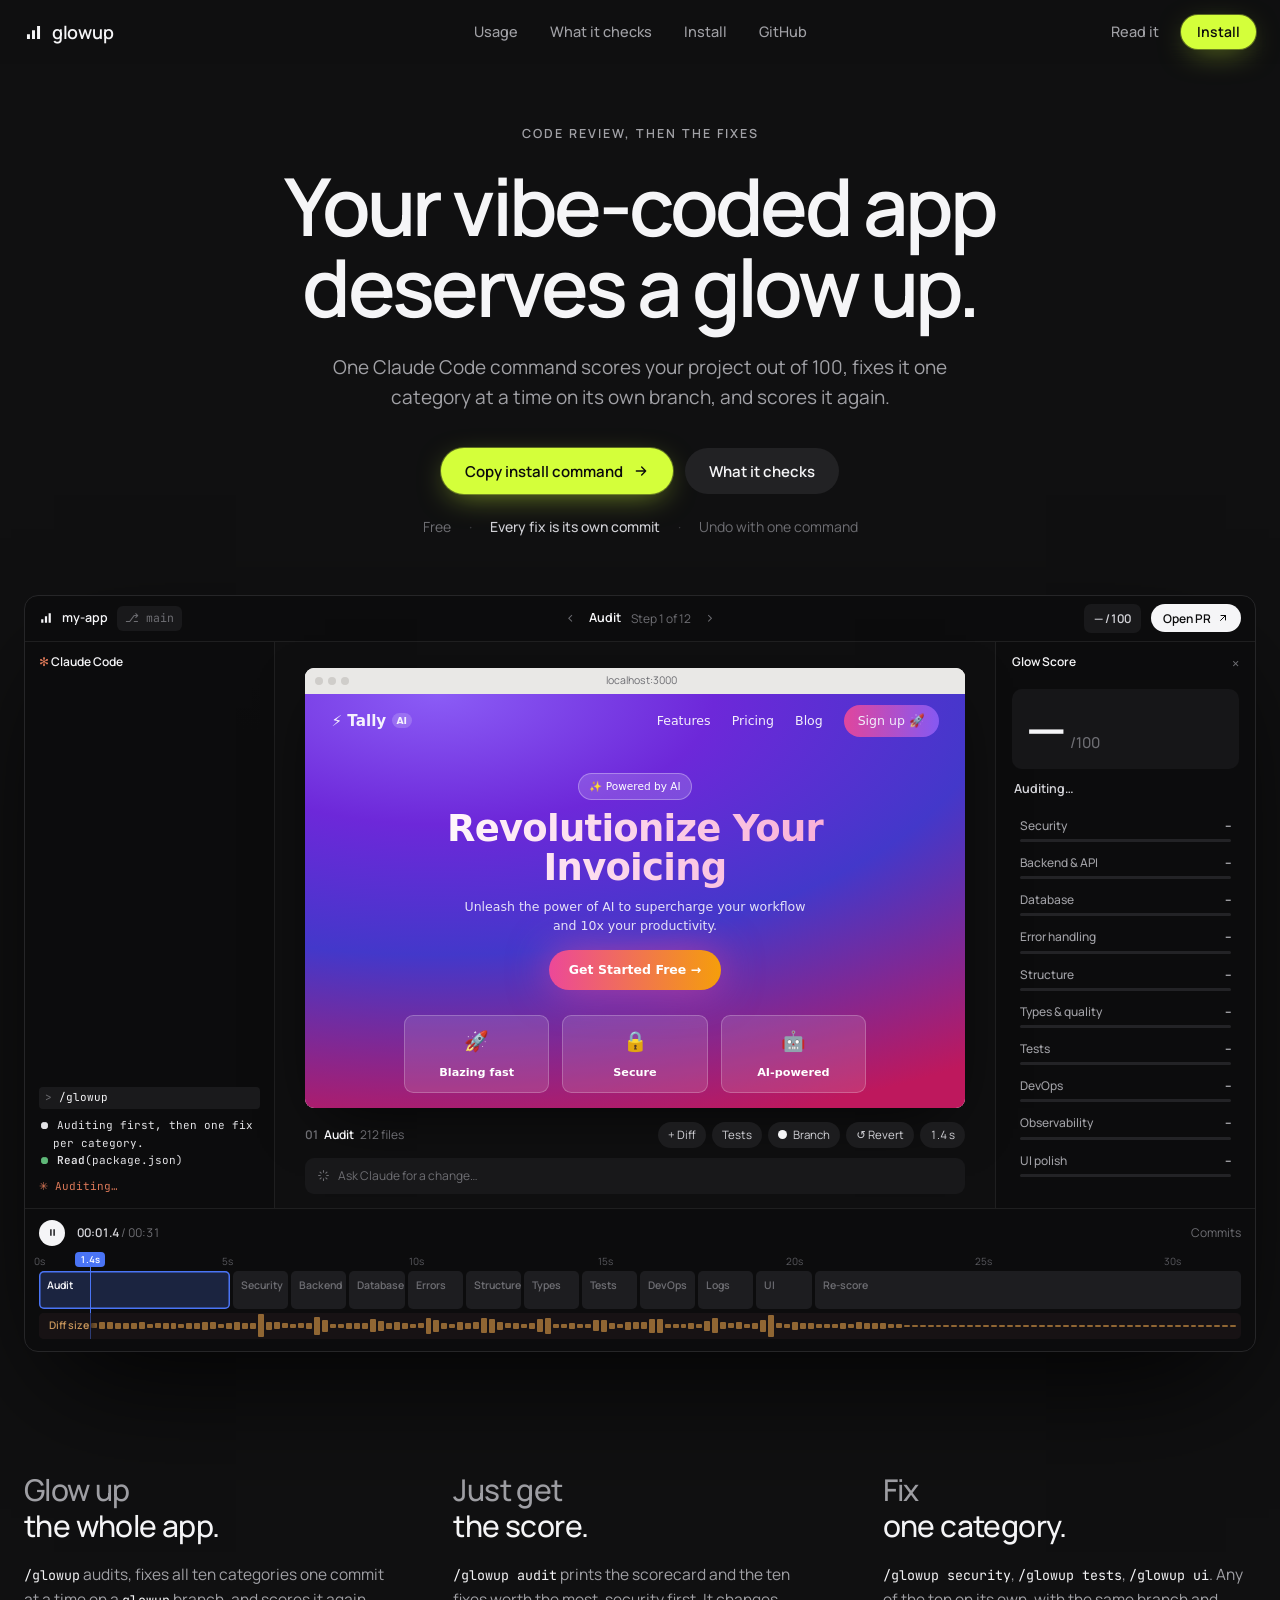
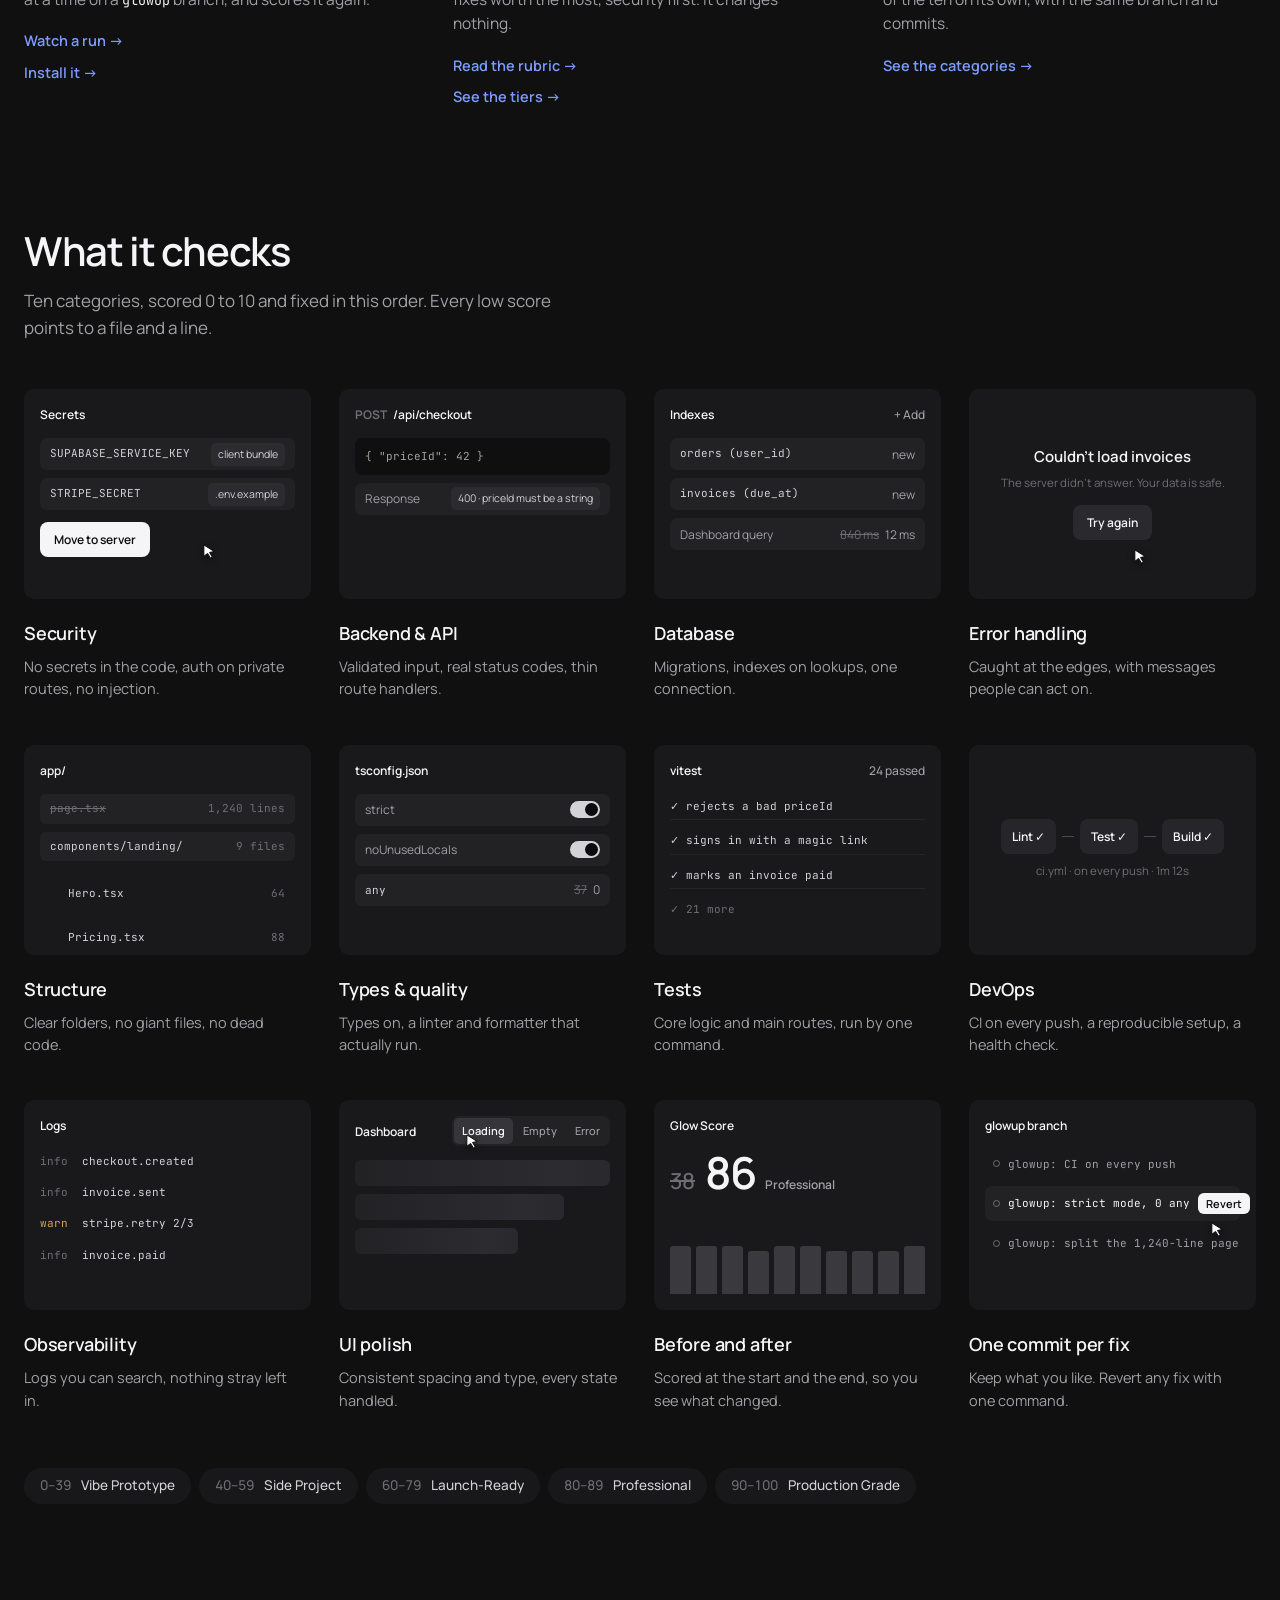
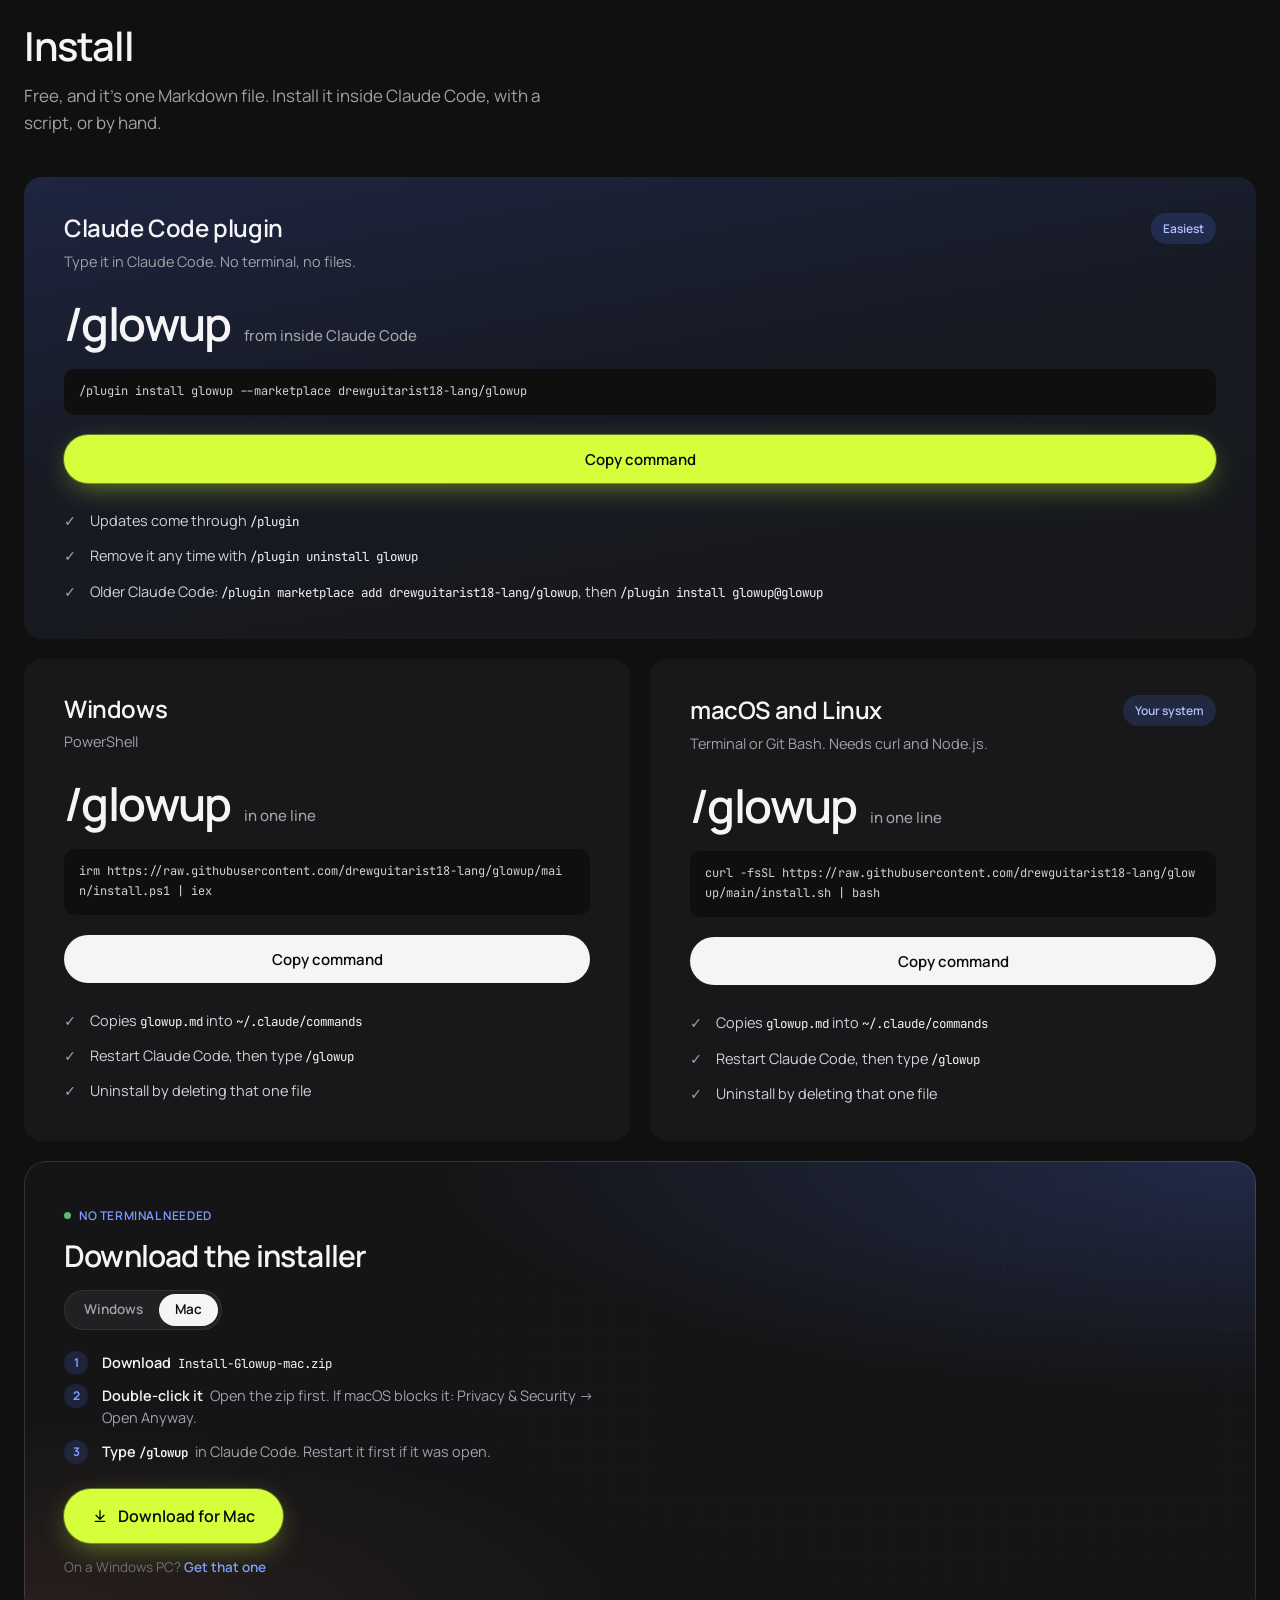
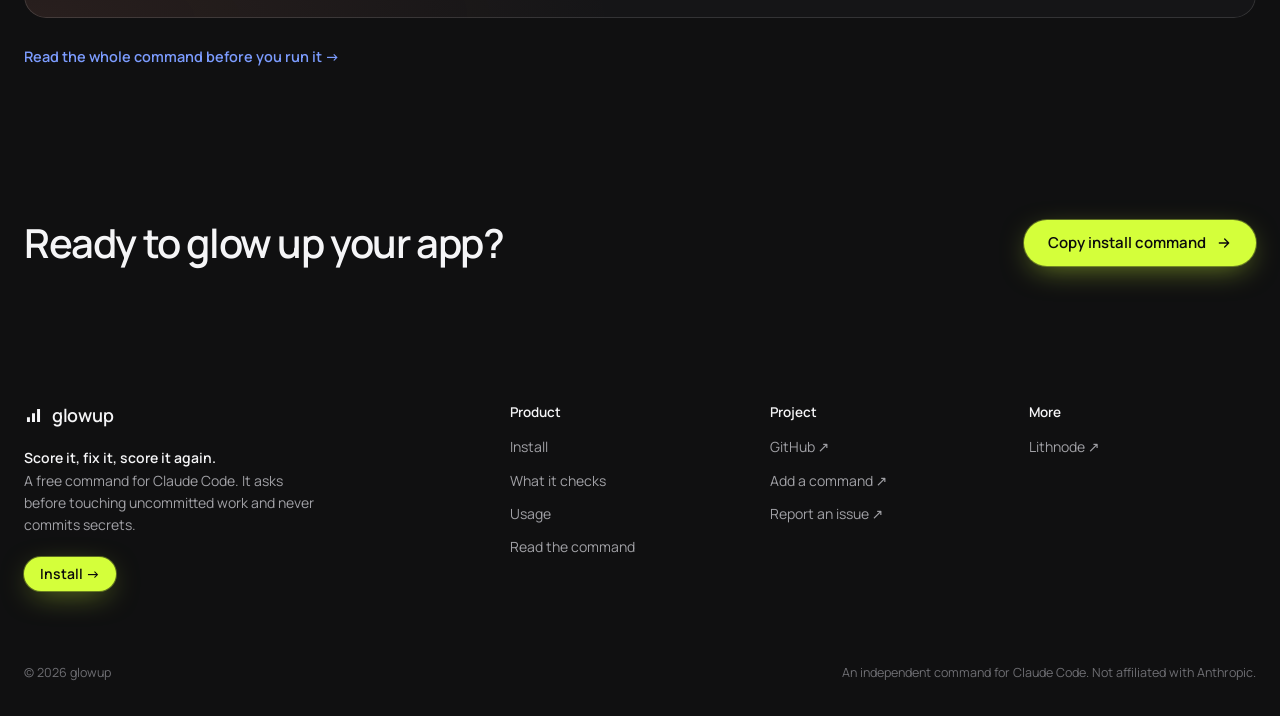
==== site/index.html @ 8f9631ab "Site: install buttons in an off-palette lime Every install call to action (header, hero, plugin card" ====
<!doctype html>
<html lang="en">
<head>
  <meta charset="utf-8">
  <meta name="viewport" content="width=device-width, initial-scale=1">
  <title>glowup · Your vibe-coded app deserves a glow up</title>
  <meta name="description" content="glowup is a Claude Code command that scores your project out of 100, fixes it one category at a time on its own git branch, and scores it again.">
  <meta property="og:type" content="website">
  <meta property="og:title" content="glowup · Your vibe-coded app deserves a glow up">
  <meta property="og:description" content="One Claude Code command scores your project out of 100, fixes it category by category on its own branch, and scores it again.">
  <meta property="og:url" content="https://glowup-swart-nu.vercel.app/">
  <meta name="theme-color" content="#101011">
  <link rel="icon" href="favicon.svg" type="image/svg+xml">
  <link rel="preconnect" href="https://fonts.googleapis.com">
  <link rel="preconnect" href="https://fonts.gstatic.com" crossorigin>
  <link rel="preconnect" href="https://api.fontshare.com" crossorigin>
  <link rel="stylesheet" href="https://api.fontshare.com/v2/css?f[]=general-sans@400,500,600&display=swap">
  <link rel="stylesheet" href="https://fonts.googleapis.com/css2?family=Manrope:wght@400..700&family=JetBrains+Mono:wght@400;500;600&display=swap">
  <link rel="stylesheet" href="styles.css?v=46">
</head>
<body>
<a class="skip" href="#main">Skip to content</a>

<header class="site">
  <div class="wrap">
    <a class="brand" href="./">
      <svg viewBox="0 0 32 32" aria-hidden="true"><path d="M5 19h5v8H5zM13.5 12h5v15h-5zM22 5h5v22h-5z" fill="currentColor"/></svg>
      glowup
    </a>
    <nav aria-label="Sections">
      <a href="#ways">Usage</a>
      <a href="#checks">What it checks</a>
      <a href="#install">Install</a>
      <a href="https://github.com/drewguitarist18-lang/glowup">GitHub</a>
    </nav>
    <div class="head-r">
      <a class="head-link" href="https://github.com/drewguitarist18-lang/glowup/blob/main/features/glowup.md">Read it</a>
      <a class="btn btn-go btn-sm" href="#install">Install</a>
    </div>
  </div>
</header>

<main id="main">

  <section class="hero">
    <div class="wrap">
      <p class="eyebrow">Code review, then the fixes</p>
      <h1>Your vibe-coded app<br> deserves a glow up.</h1>
      <p class="lede">One Claude Code command scores your project out of 100, fixes it one category at a time on its own branch, and scores it again.</p>
      <div class="actions">
        <button type="button" class="btn btn-go" data-copy-install><span>Copy install command</span><svg class="i" viewBox="0 0 24 24"><path d="M5 12h14M13 6l6 6-6 6"/></svg></button>
        <a class="btn btn-dark" href="#checks">What it checks</a>
      </div>
      <p class="trust"><span>Free</span><b>Every fix is its own commit</b><span>Undo with one command</span></p>
    </div>

    <!-- The product shot: Claude Code on the left, your app in the middle, the score on the
         right, the run on a timeline. site.js plays it on a loop; click the timeline to jump. -->
    <div class="wrap">
      <figure class="studio" id="studio">
        <div class="topbar">
          <div class="tb-l">
            <svg viewBox="0 0 32 32" aria-hidden="true"><path d="M5 19h5v8H5zM13.5 12h5v15h-5zM22 5h5v22h-5z" fill="currentColor"/></svg>
            <b>my-app</b>
            <span class="tb-br" data-branch>main</span>
          </div>
          <div class="tb-c"><span class="chev">‹</span><b data-step-name>Audit</b><span class="tb-of" data-step-of>Step 1 of 12</span><span class="chev">›</span></div>
          <div class="tb-r">
            <span class="tb-pill" data-score-pill>— /100</span>
            <span class="tb-btn">Open PR <svg class="i" viewBox="0 0 24 24"><path d="M7 17 17 7M8 7h9v9"/></svg></span>
          </div>
        </div>

        <div class="body">
          <!-- left: Claude Code -->
          <div class="cc" aria-hidden="true">
            <p class="rail-h"><span class="star">✻</span> Claude Code</p>
            <div class="cc-log"><div class="lines" data-lines></div></div>
            <div class="spin" data-spin><span class="star" data-star>✻</span> <span data-spin-text>Auditing…</span></div>
          </div>

          <!-- middle: your app -->
          <div class="stage">
            <div class="browser" aria-hidden="true">
              <div class="b-bar"><span class="b-dots"><i></i><i></i><i></i></span><span class="b-url">localhost:3000</span></div>
              <div class="app">
                <!-- before: the template look -->
                <div class="v v-before">
                  <div class="bn"><b>⚡ Tally<em>AI</em></b><span>Features</span><span>Pricing</span><span>Blog</span><i>Sign up 🚀</i></div>
                  <div class="bh">
                    <p class="bbadge">✨ Powered by AI</p>
                    <p class="bt">Revolutionize Your Invoicing</p>
                    <p class="bs">Unleash the power of AI to supercharge your workflow and 10x your productivity.</p>
                    <p class="bbtn">Get Started Free →</p>
                  </div>
                  <div class="bc"><p><span>🚀</span>Blazing fast</p><p><span>🔒</span>Secure</p><p><span>🤖</span>AI-powered</p></div>
                </div>
                <!-- after: the glowed-up look -->
                <div class="v v-after" data-after>
                  <div class="an"><b><i class="an-logo"></i>Tally</b><span class="an-nav"><span>Product</span><span>Pricing</span><span>Customers</span></span><span class="an-r"><span>Log in</span><i>Start free</i></span></div>
                  <div class="ah">
                    <p class="ae">Invoicing, without the chasing</p>
                    <p class="at">Your invoices deserve<br>to get paid on time.</p>
                    <p class="as">Send one in a minute. Tally chases the late ones for you.</p>
                    <p class="acta"><span>Start free →</span><em>See how it works</em></p>
                    <p class="atr">Free for 3 clients <i>·</i> <b>No card needed</b> <i>·</i> Cancel anytime</p>
                  </div>
                  <div class="ashot">
                    <p class="arh"><b>Invoices</b><span>March</span><em>New invoice</em></p>
                    <p class="row"><span>Northwind</span><b>$4,200</b><i class="ok">Paid</i></p>
                    <p class="row"><span>Bluebird Co.</span><b>$1,850</b><i class="due">Due Fri</i></p>
                    <p class="row"><span>Harbor Studio</span><b>$960</b><i class="ok">Paid</i></p>
                  </div>
                </div>
                <div class="pins" data-pins></div>
              </div>
            </div>
            <div class="toolbar" aria-hidden="true">
              <span class="tl-name"><b data-tool-num>01</b> <span data-tool-name>Audit</span> <em data-tool-files>212 files</em></span>
              <span class="chip">+ Diff</span><span class="chip">Tests</span><span class="chip"><i class="sw"></i>Branch</span><span class="chip">↺ Revert</span><span class="chip" data-tool-time>0.0 s</span>
            </div>
            <div class="ask" aria-hidden="true"><svg class="i" viewBox="0 0 24 24"><path d="M12 3v3M12 18v3M3 12h3M18 12h3M5.6 5.6l2.1 2.1M16.3 16.3l2.1 2.1M5.6 18.4l2.1-2.1M16.3 7.7l2.1-2.1"/></svg>Ask Claude for a change…</div>
          </div>

          <!-- right: the score -->
          <aside class="panel" aria-label="Glow Score">
            <p class="panel-h"><span>Glow Score</span><span class="x">×</span></p>
            <div class="total"><b data-score>—</b><span>/100</span></div>
            <p class="tier"><span data-tier>Auditing</span><em data-delta></em></p>
            <ol class="rows" data-rows></ol>
          </aside>
        </div>

        <div class="timeline">
          <div class="transport">
            <button type="button" class="play" data-play aria-label="Pause">
              <svg class="i" viewBox="0 0 24 24" data-icon-pause><path d="M7 5h3v14H7zM14 5h3v14h-3z" fill="currentColor" stroke="none"/></svg>
              <svg class="i" viewBox="0 0 24 24" data-icon-play hidden><path d="M8 5v14l11-7z" fill="currentColor" stroke="none"/></svg>
            </button>
            <span class="clock"><b data-clock>00:00.0</b> / <span data-total>00:42</span></span>
            <span class="tr-r">Commits</span>
          </div>
          <div class="tracks">
            <div class="ruler" data-ruler></div>
            <ol class="clips" data-cells></ol>
            <div class="wave" data-wave><span class="wave-l">Diff size</span></div>
            <span class="playhead" data-playhead aria-hidden="true"><em data-ph-label>0.0s</em></span>
          </div>
        </div>
      </figure>
    </div>
  </section>

  <section class="sec" id="ways">
    <div class="wrap">
      <div class="ways">
        <div>
          <h2><span>Glow up</span> the whole app.</h2>
          <p><code>/glowup</code> audits, fixes all ten categories one commit at a time on a <code>glowup</code> branch, and scores it again.</p>
          <p class="links"><a href="#studio">Watch a run</a><a href="#install">Install it</a></p>
        </div>
        <div>
          <h2><span>Just get</span> the score.</h2>
          <p><code>/glowup audit</code> prints the scorecard and the ten fixes worth the most, security first. It changes nothing.</p>
          <p class="links"><a href="https://github.com/drewguitarist18-lang/glowup/blob/main/features/glowup.md">Read the rubric</a><a href="#tiers">See the tiers</a></p>
        </div>
        <div>
          <h2><span>Fix</span> one category.</h2>
          <p><code>/glowup security</code>, <code>/glowup tests</code>, <code>/glowup ui</code>. Any of the ten on its own, with the same branch and commits.</p>
          <p class="links"><a href="#checks">See the categories</a></p>
        </div>
      </div>
    </div>
  </section>

  <section class="sec" id="checks">
    <div class="wrap">
      <h2 class="h2">What it checks</h2>
      <p class="sub">Ten categories, scored 0 to 10 and fixed in this order. Every low score points to a file and a line.</p>
      <ol class="tiles">
        <li>
          <div class="tile" aria-hidden="true">
            <p class="t-h">Secrets</p>
            <p class="t-row"><code>SUPABASE_SERVICE_KEY</code><span class="t-tag">client bundle</span></p>
            <p class="t-row"><code>STRIPE_SECRET</code><span class="t-tag">.env.example</span></p>
            <p class="t-btn hot">Move to server</p>
            <svg class="cur" style="left:62%;top:74%" viewBox="0 0 16 16"><path d="M2 1l11 7-5 1 3 5-2 1-3-5-4 3z"/></svg>
          </div>
          <h3>Security</h3><p>No secrets in the code, auth on private routes, no injection.</p>
        </li>
        <li>
          <div class="tile" aria-hidden="true">
            <p class="t-h"><span><b class="t-verb">POST</b>/api/checkout</span></p>
            <p class="t-code">{ "priceId": 42 }</p>
            <p class="t-row"><span>Response</span><span class="t-tag">400 · priceId must be a string</span></p>
          </div>
          <h3>Backend &amp; API</h3><p>Validated input, real status codes, thin route handlers.</p>
        </li>
        <li>
          <div class="tile" aria-hidden="true">
            <p class="t-h">Indexes <span class="t-add">+ Add</span></p>
            <p class="t-row"><code>orders (user_id)</code><span>new</span></p>
            <p class="t-row"><code>invoices (due_at)</code><span>new</span></p>
            <p class="t-row"><span>Dashboard query</span><span><s>840 ms</s> 12 ms</span></p>
          </div>
          <h3>Database</h3><p>Migrations, indexes on lookups, one connection.</p>
        </li>
        <li>
          <div class="tile t-center" aria-hidden="true">
            <p class="t-big">Couldn’t load invoices</p>
            <p class="t-small">The server didn’t answer. Your data is safe.</p>
            <p class="t-btn">Try again</p>
            <svg class="cur" style="left:57%;top:76%" viewBox="0 0 16 16"><path d="M2 1l11 7-5 1 3 5-2 1-3-5-4 3z"/></svg>
          </div>
          <h3>Error handling</h3><p>Caught at the edges, with messages people can act on.</p>
        </li>
        <li>
          <div class="tile" aria-hidden="true">
            <p class="t-h">app/</p>
            <p class="t-file"><s>page.tsx</s><span>1,240 lines</span></p>
            <p class="t-file">components/landing/<span>9 files</span></p>
            <p class="t-file sub">Hero.tsx<span>64</span></p>
            <p class="t-file sub">Pricing.tsx<span>88</span></p>
          </div>
          <h3>Structure</h3><p>Clear folders, no giant files, no dead code.</p>
        </li>
        <li>
          <div class="tile" aria-hidden="true">
            <p class="t-h">tsconfig.json</p>
            <p class="t-row"><span>strict</span><span class="t-sw on"><i></i></span></p>
            <p class="t-row"><span>noUnusedLocals</span><span class="t-sw on"><i></i></span></p>
            <p class="t-row"><span><code>any</code></span><span><s>37</s> 0</span></p>
          </div>
          <h3>Types &amp; quality</h3><p>Types on, a linter and formatter that actually run.</p>
        </li>
        <li>
          <div class="tile" aria-hidden="true">
            <p class="t-h">vitest <span class="t-add">24 passed</span></p>
            <p class="t-test">✓ rejects a bad priceId</p>
            <p class="t-test">✓ signs in with a magic link</p>
            <p class="t-test">✓ marks an invoice paid</p>
            <p class="t-test dim">✓ 21 more</p>
          </div>
          <h3>Tests</h3><p>Core logic and main routes, run by one command.</p>
        </li>
        <li>
          <div class="tile t-center" aria-hidden="true">
            <p class="t-pipe"><span>Lint ✓</span><i></i><span>Test ✓</span><i></i><span>Build ✓</span></p>
            <p class="t-small">ci.yml · on every push · 1m 12s</p>
          </div>
          <h3>DevOps</h3><p>CI on every push, a reproducible setup, a health check.</p>
        </li>
        <li>
          <div class="tile" aria-hidden="true">
            <p class="t-h">Logs</p>
            <p class="t-log"><span>info</span>checkout.created</p>
            <p class="t-log"><span>info</span>invoice.sent</p>
            <p class="t-log warn"><span>warn</span>stripe.retry 2/3</p>
            <p class="t-log"><span>info</span>invoice.paid</p>
          </div>
          <h3>Observability</h3><p>Logs you can search, nothing stray left in.</p>
        </li>
        <li>
          <div class="tile" aria-hidden="true">
            <p class="t-h">Dashboard <span class="t-seg"><b>Loading</b><span>Empty</span><span>Error</span></span></p>
            <p class="t-skel w1"></p><p class="t-skel w2"></p><p class="t-skel w3"></p>
            <svg class="cur" style="left:44%;top:16%" viewBox="0 0 16 16"><path d="M2 1l11 7-5 1 3 5-2 1-3-5-4 3z"/></svg>
          </div>
          <h3>UI polish</h3><p>Consistent spacing and type, every state handled.</p>
        </li>
        <li>
          <div class="tile" aria-hidden="true">
            <p class="t-h">Glow Score</p>
            <p class="t-score"><s>38</s><b>86</b><span>Professional</span></p>
            <p class="t-bars"><i style="--v:.9"></i><i style="--v:.9"></i><i style="--v:.9"></i><i style="--v:.8"></i><i style="--v:.9"></i><i style="--v:.9"></i><i style="--v:.8"></i><i style="--v:.8"></i><i style="--v:.8"></i><i style="--v:.9"></i></p>
          </div>
          <h3>Before and after</h3><p>Scored at the start and the end, so you see what changed.</p>
        </li>
        <li>
          <div class="tile" aria-hidden="true">
            <p class="t-h">glowup branch</p>
            <p class="t-commit"><i></i>glowup: CI on every push</p>
            <p class="t-commit hl"><i></i>glowup: strict mode, 0 any<span>Revert</span></p>
            <p class="t-commit"><i></i>glowup: split the 1,240-line page</p>
            <svg class="cur" style="left:84%;top:58%" viewBox="0 0 16 16"><path d="M2 1l11 7-5 1 3 5-2 1-3-5-4 3z"/></svg>
          </div>
          <h3>One commit per fix</h3><p>Keep what you like. Revert any fix with one command.</p>
        </li>
      </ol>
      <ol class="tiers" id="tiers" aria-label="Tiers">
        <li><span>0–39</span>Vibe Prototype</li>
        <li><span>40–59</span>Side Project</li>
        <li><span>60–79</span>Launch-Ready</li>
        <li><span>80–89</span>Professional</li>
        <li><span>90–100</span>Production Grade</li>
      </ol>
    </div>
  </section>

  <section class="sec" id="install">
    <div class="wrap">
      <h2 class="h2">Install</h2>
      <p class="sub">Free, and it’s one Markdown file. Install it inside Claude Code, with a script, or by hand.</p>
      <div class="plans">
        <div class="plan plan-rec">
          <p class="plan-top"><b>Claude Code plugin</b><span class="badge">Easiest</span></p>
          <p class="plan-sub">Type it in Claude Code. No terminal, no files.</p>
          <p class="plan-big">/glowup <span>from inside Claude Code</span></p>
          <pre><code data-cmd="plugin">/plugin install glowup --marketplace drewguitarist18-lang/glowup</code></pre>
          <button type="button" class="btn btn-wide btn-go" data-copy="plugin"><span>Copy command</span></button>
          <ul>
            <li>Updates come through <code>/plugin</code></li>
            <li>Remove it any time with <code>/plugin uninstall glowup</code></li>
            <li>Older Claude Code: <code>/plugin marketplace add drewguitarist18-lang/glowup</code>, then <code>/plugin install glowup@glowup</code></li>
          </ul>
        </div>
        <div class="plan" data-os-card="win">
          <p class="plan-top"><b>Windows</b><span class="badge" hidden>Your system</span></p>
          <p class="plan-sub">PowerShell</p>
          <p class="plan-big">/glowup <span>in one line</span></p>
          <pre><code data-cmd="win">irm https://raw.githubusercontent.com/drewguitarist18-lang/glowup/main/install.ps1 | iex</code></pre>
          <button type="button" class="btn btn-wide" data-copy="win"><span>Copy command</span></button>
          <ul>
            <li>Copies <code>glowup.md</code> into <code>~/.claude/commands</code></li>
            <li>Restart Claude Code, then type <code>/glowup</code></li>
            <li>Uninstall by deleting that one file</li>
          </ul>
        </div>
        <div class="plan" data-os-card="unix">
          <p class="plan-top"><b>macOS and Linux</b><span class="badge" hidden>Your system</span></p>
          <p class="plan-sub">Terminal or Git Bash. Needs curl and Node.js.</p>
          <p class="plan-big">/glowup <span>in one line</span></p>
          <pre><code data-cmd="unix">curl -fsSL https://raw.githubusercontent.com/drewguitarist18-lang/glowup/main/install.sh | bash</code></pre>
          <button type="button" class="btn btn-wide" data-copy="unix"><span>Copy command</span></button>
          <ul>
            <li>Copies <code>glowup.md</code> into <code>~/.claude/commands</code></li>
            <li>Restart Claude Code, then type <code>/glowup</code></li>
            <li>Uninstall by deleting that one file</li>
          </ul>
        </div>
      </div>
      <div class="dl" data-os="win">
        <div class="dl-copy">
          <span class="dl-eye"><i></i>No terminal needed</span>
          <h3>Download the installer</h3>
          <div class="dl-tabs" role="tablist" aria-label="Your system">
            <button type="button" role="tab" data-dl-tab="win" aria-selected="true">Windows</button>
            <button type="button" role="tab" data-dl-tab="mac" aria-selected="false">Mac</button>
          </div>
          <ol class="dl-steps">
            <li><b>Download</b> <span data-dl-only="win"><code>Install-Glowup.cmd</code></span><span data-dl-only="mac"><code>Install-Glowup-mac.zip</code></span></li>
            <li><b>Double-click it</b> <span data-dl-only="win">If Windows warns you, click More info → Run anyway.</span><span data-dl-only="mac">Open the zip first. If macOS blocks it: Privacy &amp; Security → Open Anyway.</span></li>
            <li><b>Type <code>/glowup</code></b> in Claude Code. Restart it first if it was open.</li>
          </ol>
          <a class="btn btn-go dl-go" href="downloads/Install-Glowup.cmd" download data-dl-go>
            <span class="dl-fill" aria-hidden="true"></span>
            <svg class="i" viewBox="0 0 24 24"><path d="M12 4v12M6 11l6 6 6-6M5 20h14"/></svg>
            <span data-dl-label>Download for Windows</span>
          </a>
          <p class="dl-alt">On a <span data-dl-only="win">Mac</span><span data-dl-only="mac">Windows PC</span>? <button type="button" data-dl-swap>Get that one</button></p>
        </div>
        <div class="dl-viz" aria-hidden="true">
          <div class="dl-win">
            <div class="dl-bar"><i></i><i></i><i></i><span>Installing Glowup</span></div>
            <div class="dl-stage">
              <div class="dl-node dl-src">
                <div class="dl-file"><span data-dl-only="win">.cmd</span><span data-dl-only="mac">.zip</span></div>
                <small>Downloads</small>
              </div>
              <div class="dl-path"><span class="dl-dot"></span></div>
              <div class="dl-node dl-dst">
                <div class="dl-folder"><span class="dl-md">.md</span><svg class="dl-ok" viewBox="0 0 24 24"><path d="M5 12.5l4.5 4.5L19 7.5"/></svg></div>
                <small>~/.claude/commands</small>
              </div>
            </div>
            <div class="dl-term"><span class="dl-p">&gt;</span> <span class="dl-type">/glowup</span><span class="dl-caret"></span></div>
          </div>
        </div>
      </div>
      <p class="fine-l"><a href="https://github.com/drewguitarist18-lang/glowup/blob/main/features/glowup.md">Read the whole command before you run it</a></p>
    </div>
  </section>

  <section class="cta">
    <div class="wrap">
      <h2>Ready to glow up your app?</h2>
      <button type="button" class="btn btn-go" data-copy-install><span>Copy install command</span><svg class="i" viewBox="0 0 24 24"><path d="M5 12h14M13 6l6 6-6 6"/></svg></button>
    </div>
  </section>
</main>

<footer class="foot">
  <div class="wrap">
    <div class="foot-brand">
      <a class="brand" href="./"><svg viewBox="0 0 32 32" aria-hidden="true"><path d="M5 19h5v8H5zM13.5 12h5v15h-5zM22 5h5v22h-5z" fill="currentColor"/></svg>glowup</a>
      <p><b>Score it, fix it, score it again.</b><br>A free command for Claude Code. It asks before touching uncommitted work and never commits secrets.</p>
      <a class="btn btn-go btn-sm" href="#install">Install →</a>
    </div>
    <div class="foot-col">
      <h2>Product</h2>
      <a href="#install">Install</a>
      <a href="#checks">What it checks</a>
      <a href="#ways">Usage</a>
      <a href="https://github.com/drewguitarist18-lang/glowup/blob/main/features/glowup.md">Read the command</a>
    </div>
    <div class="foot-col">
      <h2>Project</h2>
      <a href="https://github.com/drewguitarist18-lang/glowup">GitHub ↗</a>
      <a href="https://github.com/drewguitarist18-lang/glowup/blob/main/CONTRIBUTING.md">Add a command ↗</a>
      <a href="https://github.com/drewguitarist18-lang/glowup/issues">Report an issue ↗</a>
    </div>
    <div class="foot-col">
      <h2>More</h2>
      <a href="https://lithnode.com">Lithnode ↗</a>
    </div>
  </div>
  <div class="wrap foot-base">
    <span>© 2026 glowup</span>
    <span>An independent command for Claude Code. Not affiliated with Anthropic.</span>
  </div>
</footer>

<script src="site.js?v=45"></script>
</body>
</html>
---- site/styles.css ----
/* glowup. Monochrome page, one blue for links and the highlighted card; the colour lives
   inside the product shot. Plain CSS, no build step. */
:root {
  --bg: #101011;
  --card: #18181a;
  --tile: #19191b;
  --line: rgba(255, 255, 255, .08);
  --line-2: rgba(255, 255, 255, .13);
  --fg: #f5f5f7;
  --fg-2: #d2d2d7;
  --mute: #a1a1a6;
  --mute-2: #6e6e73;
  --blue: #4a74f5;
  --link: #7c9cff;
  --head: "General Sans", "Manrope", system-ui, sans-serif;
  --body: "Manrope", system-ui, -apple-system, "Segoe UI", sans-serif;
  --mono: "JetBrains Mono", ui-monospace, "Cascadia Mono", Consolas, monospace;
  --cc-orange: #d97757;
  --green: #5fb878;
  --red: #e06c6c;
  /* Install buttons only. Deliberately off-palette: nothing else on the page is this colour, so they're what the eye lands on. */
  --go: #d4ff3a;
  --go-hover: #e3ff75;
  color-scheme: dark;
}

* { box-sizing: border-box; }
html { -webkit-text-size-adjust: 100%; }
body { margin: 0; background: var(--bg); color: var(--fg); font: 400 16px/1.6 var(--body); -webkit-font-smoothing: antialiased; -moz-osx-font-smoothing: grayscale; overflow-x: hidden; }
a { color: inherit; text-decoration: none; }
code { font-family: var(--mono); font-size: .86em; color: var(--fg); }
h1, h2, h3 { font-family: var(--head); margin: 0; }
p { margin: 0; }
ol, ul { margin: 0; padding: 0; list-style: none; }
button { font: inherit; color: inherit; cursor: pointer; }
[hidden] { display: none !important; }
:focus-visible { outline: 2px solid var(--fg); outline-offset: 3px; border-radius: 6px; }
.i { width: 16px; height: 16px; fill: none; stroke: currentColor; stroke-width: 2; stroke-linecap: round; stroke-linejoin: round; flex: none; }
.skip { position: absolute; left: -9999px; top: 8px; background: var(--fg); color: var(--bg); padding: 8px 14px; border-radius: 999px; z-index: 10; }
.skip:focus { left: 16px; }

.wrap { width: 100%; max-width: 1280px; margin: 0 auto; padding: 0 24px; }

/* buttons */
.btn { display: inline-flex; align-items: center; justify-content: center; gap: 10px; height: 46px; padding: 0 24px; border-radius: 999px; border: 0; font: 600 15px/1 var(--body); white-space: nowrap; transition: background-color .15s, transform .15s; }
.btn:active { transform: scale(.98); }
.btn-light { background: var(--fg); color: #0b0b0c; }
.btn-light:hover { background: #fff; }
.btn-dark { background: #222224; color: var(--fg); }
.btn-dark:hover { background: #2b2b2e; }
.btn-sm { height: 34px; padding: 0 16px; font-size: 14px; }
.btn-wide { width: 100%; height: 48px; background: var(--fg); color: #0b0b0c; }
.btn-wide:hover { background: #fff; }
.btn.btn-go { background: var(--go); color: #0b0b0c; box-shadow: 0 0 0 1px rgba(212, 255, 58, .35), 0 8px 30px -8px rgba(212, 255, 58, .55); }
.btn.btn-go:hover { background: var(--go-hover); transform: translateY(-1px); }
.btn.btn-go.done { background: var(--go-hover); }
.btn.done span::after { content: " ✓"; }

/* header */
header.site { position: sticky; top: 0; z-index: 20; background: rgba(16, 16, 17, .8); backdrop-filter: saturate(1.4) blur(14px); -webkit-backdrop-filter: saturate(1.4) blur(14px); }
header.site .wrap { display: grid; grid-template-columns: 1fr auto 1fr; align-items: center; height: 64px; }
.brand { display: inline-flex; align-items: center; gap: 9px; font: 600 18px/1 var(--head); letter-spacing: -.3px; }
.brand svg { width: 19px; height: 19px; }
header nav { display: flex; gap: 32px; font-size: 14.5px; font-weight: 500; color: var(--mute); }
header nav a:hover, .head-link:hover { color: var(--fg); }
.head-r { display: flex; align-items: center; justify-content: flex-end; gap: 22px; }
.head-link { font-size: 14.5px; font-weight: 500; color: var(--mute); }

/* hero */
.hero { padding: 64px 0 0; text-align: center; }
.eyebrow { font: 600 12.5px/1 var(--body); letter-spacing: 2px; text-transform: uppercase; color: var(--mute); margin-bottom: 24px; }
.hero h1 { font-size: 80px; font-weight: 600; letter-spacing: -3.6px; line-height: 1.02; }
.lede { max-width: 640px; margin: 24px auto 0; font-size: 19px; line-height: 1.6; color: var(--mute); }
.actions { display: flex; justify-content: center; gap: 12px; margin-top: 36px; flex-wrap: wrap; }
.trust { display: flex; justify-content: center; gap: 18px; margin-top: 22px; font-size: 14px; color: var(--mute-2); flex-wrap: wrap; }
.trust b { font-weight: 500; color: var(--fg-2); }
.trust > * + *::before { content: "·"; margin-right: 18px; color: #3a3a3d; }

/* ============ the studio ============ */
.studio { position: relative; margin: 56px 0 0; border-radius: 14px; overflow: hidden; background: #0c0c0d; border: 1px solid #262628; box-shadow: 0 50px 120px -30px rgba(0, 0, 0, .9); text-align: left; font-size: 12px; }
.topbar { display: grid; grid-template-columns: 1fr auto 1fr; align-items: center; height: 46px; padding: 0 14px; border-bottom: 1px solid var(--line); }
.tb-l { display: flex; align-items: center; gap: 9px; }
.tb-l svg { width: 14px; height: 14px; }
.tb-l b { font-weight: 600; font-size: 12.5px; }
.tb-br { color: var(--mute-2); font-size: 11.5px; padding: 3px 8px; border-radius: 6px; background: #19191b; font-family: var(--mono); }
.tb-br::before { content: "⎇ "; }
.tb-c { display: flex; align-items: center; gap: 10px; color: var(--mute); }
.tb-c b { color: var(--fg); font-weight: 600; font-size: 12.5px; }
.tb-of { color: var(--mute-2); }
.chev { color: var(--mute-2); font-size: 15px; padding: 0 4px; }
.tb-r { display: flex; justify-content: flex-end; align-items: center; gap: 10px; }
.tb-pill { padding: 5px 10px; border-radius: 7px; background: #19191b; color: var(--fg-2); font-weight: 600; font-variant-numeric: tabular-nums; }
.tb-btn { display: inline-flex; align-items: center; gap: 6px; height: 28px; padding: 0 12px; border-radius: 999px; background: var(--fg); color: #0b0b0c; font-weight: 600; }
.tb-btn .i { width: 12px; height: 12px; }

.studio .body { display: grid; grid-template-columns: 250px minmax(0, 1fr) 260px; height: 566px; }

/* left rail: Claude Code */
.cc { display: flex; flex-direction: column; min-width: 0; min-height: 0; padding: 14px 14px 12px; border-right: 1px solid var(--line); font: 400 11px/1.6 var(--mono); color: #e2e2e5; }
.rail-h { font: 600 12px/1 var(--body); color: var(--fg); margin-bottom: 12px; }
.star { color: var(--cc-orange); }
.cc-log { position: relative; flex: 1; min-height: 0; overflow: hidden; display: flex; flex-direction: column; justify-content: flex-end; }
.cc-log::before { content: ""; position: absolute; inset: 0 0 auto; height: 50px; background: linear-gradient(#0c0c0d, transparent); z-index: 1; }
.lines p { white-space: pre-wrap; word-break: break-word; }
.lines .gap { height: 8px; }
.lines .you { background: #1a1a1c; border-radius: 4px; padding: 2px 6px; color: var(--fg); }
.lines .you::before { content: "> "; color: var(--mute-2); }
.lines .dot { padding-left: 2ch; text-indent: -2ch; }
.lines .dot::before { content: "⏺ "; color: var(--green); }
.lines .dot.say::before { color: #e2e2e5; }
.lines .out { color: #7c7c82; padding-left: 4ch; text-indent: -2ch; }
.lines .out::before { content: "⎿ "; }
.lines .add { color: var(--green); padding-left: 2ch; }
.lines .del { color: var(--red); padding-left: 2ch; }
.lines .tool { font-weight: 600; }
.lines .hl { font-weight: 600; color: var(--fg); }
.lines .up { color: var(--green); }
.lines .new { animation: rise .26s ease-out; }
@keyframes rise { from { opacity: 0; transform: translateY(5px); } }
.spin { margin-top: 8px; color: var(--cc-orange); min-height: 18px; }
.spin.idle { visibility: hidden; }

/* middle: the stage */
.stage { display: flex; flex-direction: column; min-width: 0; padding: 26px 30px 14px; background: #0f0f10; }
.browser { flex: 1; min-height: 0; display: flex; flex-direction: column; border-radius: 9px; overflow: hidden; background: #fff; box-shadow: 0 20px 60px -20px rgba(0, 0, 0, .8); }
.b-bar { display: flex; align-items: center; height: 26px; padding: 0 10px; background: #e9e8e6; color: #6b6b70; gap: 12px; flex: none; }
.b-dots { display: flex; gap: 5px; }
.b-dots i { width: 8px; height: 8px; border-radius: 50%; background: #cfcdca; }
.b-url { flex: 1; text-align: center; font-size: 10.5px; margin-right: 34px; }
.app { position: relative; flex: 1; min-height: 0; container-type: size; overflow: hidden; }
.v { position: absolute; inset: 0; }

/* before: the AI-template look */
.v-before { background: radial-gradient(120% 90% at 20% 0%, #8b5cf6 0%, #6d28d9 35%, #4338ca 70%, #be185d 120%); color: #fff; font-family: system-ui, "Segoe UI", sans-serif; text-align: center; }
.bn { display: flex; align-items: center; gap: 3.2cqw; padding: 2.6cqh 4cqw; font-size: 1.9cqw; opacity: .92; }
.bn b { margin-right: auto; font-size: 2.3cqw; }
.bn em { font-style: normal; font-size: 1.4cqw; padding: .2em .5em; margin-left: .6em; border-radius: 99px; background: rgba(255, 255, 255, .2); vertical-align: middle; }
.bn i { font-style: normal; padding: .5em 1.1em; border-radius: 99px; background: linear-gradient(90deg, #ec4899, #8b5cf6); }
.bh { padding-top: 6cqh; }
.bbadge { display: inline-block; font-size: 1.6cqw; padding: .4em 1em; border-radius: 99px; background: rgba(255, 255, 255, .16); border: 1px solid rgba(255, 255, 255, .3); }
.bt { font-size: 5.6cqw; font-weight: 800; letter-spacing: -.02em; line-height: 1.05; margin: 2.4cqh auto 0; max-width: 70%; background: linear-gradient(90deg, #fff, #f9a8d4); -webkit-background-clip: text; background-clip: text; color: transparent; }
.bs { font-size: 1.9cqw; opacity: .85; max-width: 52%; margin: 2.4cqh auto 0; line-height: 1.5; }
.bbtn { display: inline-block; margin-top: 3.6cqh; font-size: 1.9cqw; font-weight: 700; padding: .8em 1.6em; border-radius: 99px; background: linear-gradient(90deg, #ec4899, #f59e0b); box-shadow: 0 0 40px rgba(236, 72, 153, .6); }
.bc { display: flex; justify-content: center; gap: 2cqw; margin-top: 6cqh; }
.bc p { width: 22cqw; padding: 2.4cqh 0; border-radius: 1.4cqw; background: rgba(255, 255, 255, .12); border: 1px solid rgba(255, 255, 255, .22); font-size: 1.7cqw; font-weight: 600; }
.bc span { display: block; font-size: 3cqw; margin-bottom: .3em; }

/* after: the glowed-up look */
.v-after { background: #101011; color: #f5f5f7; font-family: var(--body); text-align: center; clip-path: inset(0 calc(100% - var(--wipe, 0) * 100%) 0 0); }
.v-after::after { content: ""; position: absolute; top: 0; bottom: 0; left: calc(var(--wipe, 0) * 100%); width: 2px; background: var(--blue); box-shadow: 0 0 18px var(--blue); opacity: var(--edge, 0); }
.v-after::before { content: ""; position: absolute; inset: 0; z-index: 3; pointer-events: none; background: radial-gradient(70% 60% at 50% 38%, rgba(124, 156, 255, .5), transparent 70%), rgba(255, 255, 255, .14); opacity: var(--flash, 0); }
.ah, .ashot { transform: translateY(calc((1 - var(--pop, 1)) * 5cqh)) scale(calc(.96 + .04 * var(--pop, 1))); opacity: calc(.15 + .85 * var(--pop, 1)); }
.an { display: grid; grid-template-columns: 1fr auto 1fr; align-items: center; padding: 2.6cqh 4.4cqw; font-size: 1.55cqw; color: #a1a1a6; }
.an b { display: flex; align-items: center; gap: .5em; font: 600 2.1cqw/1 var(--head); color: #f5f5f7; letter-spacing: -.02em; }
.an-logo { width: 1.1em; height: 1.1em; border-radius: .3em; background: #f5f5f7; display: inline-block; }
.an-nav { display: flex; gap: 2.8cqw; }
.an-r { display: flex; justify-content: flex-end; align-items: center; gap: 2cqw; }
.an-r i { font-style: normal; font-weight: 600; color: #0b0b0c; background: #f5f5f7; padding: .55em 1.1em; border-radius: 99px; }
.ah { padding-top: 6cqh; }
.ae { font-size: 1.15cqw; font-weight: 600; letter-spacing: .16em; text-transform: uppercase; color: #a1a1a6; }
.at { margin-top: 2.4cqh; font: 600 5.4cqw/1.02 var(--head); letter-spacing: -.045em; }
.as { margin: 2.4cqh auto 0; max-width: 56%; font-size: 1.75cqw; line-height: 1.55; color: #a1a1a6; }
.acta { display: flex; justify-content: center; gap: 1.2cqw; margin-top: 3.6cqh; font-size: 1.6cqw; font-weight: 600; }
.acta span, .acta em { font-style: normal; padding: .8em 1.5em; border-radius: 99px; }
.acta span { background: #f5f5f7; color: #0b0b0c; }
.acta em { background: #222224; color: #f5f5f7; }
.atr { margin-top: 2.6cqh; font-size: 1.3cqw; color: #6e6e73; }
.atr b { font-weight: 500; color: #d2d2d7; }
.atr i { font-style: normal; margin: 0 .8em; color: #3a3a3d; }
.ashot { position: absolute; left: 12cqw; right: 12cqw; top: 76cqh; height: 40cqh; border-radius: 1.2cqw 1.2cqw 0 0; background: #0c0c0d; border: 1px solid #262628; border-bottom: 0; padding: 2cqh 2.4cqw; font-size: 1.45cqw; text-align: left; box-shadow: 0 -2cqw 6cqw -2cqw rgba(0, 0, 0, .6); }
.arh { display: flex; align-items: center; gap: 1.4cqw; padding-bottom: 1.6cqh; color: #6e6e73; }
.arh b { color: #f5f5f7; font-weight: 600; }
.arh em { margin-left: auto; font-style: normal; font-weight: 600; color: #0b0b0c; background: #f5f5f7; padding: .4em .9em; border-radius: 99px; }
.row { display: grid; grid-template-columns: 1fr auto 8cqw; gap: 1.6cqw; align-items: center; padding: 1.4cqh 0; border-top: 1px solid rgba(255, 255, 255, .07); color: #d2d2d7; }
.row b { font-weight: 600; color: #f5f5f7; font-variant-numeric: tabular-nums; }
.row i { font-style: normal; font-size: 1.2cqw; font-weight: 600; text-align: center; padding: .3em 0; border-radius: 99px; background: #1f1f22; color: #a1a1a6; }
.row .ok { color: #f5f5f7; }

/* issue pins on the app */
.pins { position: absolute; inset: 0; pointer-events: none; }
.pin { position: absolute; transform: translate(-50%, -50%) scale(var(--s, 0)); transition: transform .3s cubic-bezier(.3, 1.5, .5, 1), opacity .4s; display: flex; align-items: center; }
.pin i { width: 2.6cqw; height: 2.6cqw; min-width: 16px; min-height: 16px; border-radius: 50%; display: grid; place-items: center; font: 700 10px/1 var(--body); font-style: normal; color: #fff; background: #e5484d; box-shadow: 0 0 0 3px rgba(229, 72, 77, .28), 0 4px 10px rgba(0, 0, 0, .35); }
.pin b { position: absolute; left: calc(100% + 6px); white-space: nowrap; font: 600 11px/1 var(--body); color: #fff; background: #111113; padding: 6px 9px; border-radius: 7px; opacity: 0; transform: translateX(-4px); transition: opacity .2s, transform .2s; box-shadow: 0 6px 18px rgba(0, 0, 0, .4); }
.pin b span { color: var(--mute); font-weight: 500; margin-left: 6px; }
.pin.left b { left: auto; right: calc(100% + 6px); transform: translateX(4px); }
.pin.open { --s: 1; }
.pin.on b { opacity: 1; transform: none; }
.pin.on i { background: var(--blue); box-shadow: 0 0 0 4px rgba(74, 116, 245, .3), 0 4px 10px rgba(0, 0, 0, .35); }
.pin.fixed { --s: .0; opacity: 0; }

.toolbar { display: flex; align-items: center; gap: 6px; margin-top: 14px; flex: none; color: var(--fg-2); }
.tl-name { margin-right: auto; display: flex; gap: 6px; align-items: baseline; white-space: nowrap; overflow: hidden; }
.tl-name b { color: var(--mute-2); font-weight: 600; }
.tl-name > span { font-weight: 600; color: var(--fg); }
.tl-name em { font-style: normal; color: var(--mute-2); }
.chip { display: inline-flex; align-items: center; gap: 6px; height: 26px; padding: 0 10px; border-radius: 999px; background: #1c1c1e; color: var(--fg-2); white-space: nowrap; font-size: 11.5px; font-variant-numeric: tabular-nums; }
.chip .sw { width: 9px; height: 9px; border-radius: 50%; background: var(--fg); }
.ask { display: flex; align-items: center; gap: 8px; margin-top: 10px; height: 36px; padding: 0 12px; border-radius: 9px; background: #18181a; color: var(--mute-2); flex: none; }
.ask .i { width: 13px; height: 13px; }

/* right: the score */
.panel { display: flex; flex-direction: column; min-height: 0; padding: 14px 16px 14px; border-left: 1px solid var(--line); }
.panel-h { display: flex; justify-content: space-between; font: 600 12px/1 var(--body); color: var(--fg); }
.panel-h .x { color: var(--mute-2); font-weight: 400; font-size: 15px; }
.total { display: flex; align-items: baseline; gap: 5px; margin-top: 18px; padding: 14px; border-radius: 10px; background: #161618; }
.total b { font: 600 52px/1 var(--head); letter-spacing: -2px; font-variant-numeric: tabular-nums; }
.total span { font: 500 15px/1 var(--head); color: var(--mute-2); }
.tier { display: flex; justify-content: space-between; margin: 10px 2px 0; font-weight: 600; color: var(--fg-2); font-size: 12.5px; }
.tier em { font-style: normal; color: var(--green); }
.panel { overflow: hidden; }
.rows { margin-top: 12px; display: flex; flex-direction: column; gap: 1px; flex: 1; min-height: 0; }
.rows li { display: grid; grid-template-columns: 1fr auto; gap: 4px 8px; align-items: center; padding: 5px 8px; border-radius: 7px; color: var(--mute); font-weight: 500; transition: background-color .2s; }
.rows li b { color: var(--fg-2); font-weight: 600; font-variant-numeric: tabular-nums; }
.rows li b s { color: var(--mute-2); font-weight: 500; margin-right: 4px; text-decoration: none; }
.rows li b s::after { content: " →"; }
.track { grid-column: 1 / -1; height: 3px; border-radius: 3px; background: #232326; overflow: hidden; }
.fill { display: block; height: 100%; border-radius: inherit; background: #55555a; transition: width .6s cubic-bezier(.2, .8, .2, 1), background-color .3s; }
.rows li.done { color: var(--fg-2); }
.rows li.done .fill { background: var(--fg); }
.rows li.now { background: #18213a; color: var(--fg); box-shadow: inset 0 0 0 1px rgba(74, 116, 245, .55); }
.rows li.now .fill { background: var(--blue); }

/* timeline */
.timeline { border-top: 1px solid var(--line); padding: 8px 14px 12px; }
.transport { display: flex; align-items: center; gap: 12px; height: 32px; }
.play { width: 26px; height: 26px; display: grid; place-items: center; border: 0; border-radius: 50%; background: var(--fg); color: #0b0b0c; }
.play .i { width: 11px; height: 11px; }
.clock { color: var(--mute-2); font-variant-numeric: tabular-nums; }
.clock b { color: var(--fg-2); font-weight: 600; }
.tr-r { margin-left: auto; color: var(--mute-2); }
.tracks { position: relative; margin-top: 4px; }
.ruler { position: relative; height: 18px; color: #5a5a5f; font-size: 10px; }
.ruler span { position: absolute; top: 0; transform: translateX(-50%); }
.clips { display: flex; gap: 3px; height: 38px; }
.clips li { min-width: 0; }
.clips button { width: 100%; height: 100%; border: 0; border-radius: 5px; padding: 0 8px; text-align: left; background: #1d1d20; color: var(--mute-2); font: 600 10.5px/1 var(--body); white-space: nowrap; overflow: hidden; text-overflow: ellipsis; display: flex; flex-direction: column; justify-content: center; gap: 6px; transition: background-color .2s, color .2s, box-shadow .2s; }
.clips button i { display: block; height: 4px; border-radius: 2px; background: repeating-linear-gradient(90deg, #333337 0 6px, transparent 6px 9px); }
.clips button:hover { background: #26262a; color: var(--fg-2); }
.clips button.past { background: #232327; color: var(--fg-2); }
.clips button.past i { background: repeating-linear-gradient(90deg, #6a6a70 0 6px, transparent 6px 9px); }
.clips button.now { background: #1b2440; color: var(--fg); box-shadow: inset 0 0 0 1.5px var(--blue); }
.clips button.now i { background: repeating-linear-gradient(90deg, #8aa5ff 0 6px, transparent 6px 9px); }
.wave { position: relative; display: flex; align-items: center; gap: 2px; height: 26px; margin-top: 4px; padding: 0 4px; border-radius: 5px; background: #171214; overflow: hidden; }
.wave-l { position: absolute; left: 0; top: 0; bottom: 0; z-index: 1; display: flex; align-items: center; padding: 0 10px; background: linear-gradient(90deg, #171214 75%, transparent); color: #c7955a; font-weight: 600; font-size: 10.5px; }
.wave i { flex: 1; min-width: 1px; background: #b8823e; border-radius: 1px; opacity: .75; }
.playhead { position: absolute; top: 0; bottom: 0; left: 0; width: 1.5px; background: var(--blue); pointer-events: none; }
.playhead em { position: absolute; top: -1px; left: 50%; transform: translateX(-50%); font: 600 9.5px/1 var(--body); font-style: normal; color: #fff; background: var(--blue); padding: 3px 5px; border-radius: 4px; white-space: nowrap; font-variant-numeric: tabular-nums; }

/* ============ sections ============ */
.sec { padding: 120px 0 0; }
.h2 { font-size: 40px; font-weight: 600; letter-spacing: -1.4px; line-height: 1.1; }
.sub { max-width: 560px; margin-top: 14px; color: var(--mute); font-size: 17px; }

.ways { display: grid; grid-template-columns: repeat(3, 1fr); gap: 56px; }
.ways h2 { font-size: 30px; font-weight: 500; letter-spacing: -.6px; line-height: 1.2; }
.ways h2 span { display: block; color: var(--mute); }
.ways p { margin-top: 18px; color: var(--mute); font-size: 15.5px; max-width: 360px; }
.links { display: flex; flex-direction: column; gap: 8px; }
.links a { color: var(--link); font-weight: 600; font-size: 14.5px; }
.links a::after { content: " →"; }
.links a:hover { color: #a9bdff; }

.tiles { display: grid; grid-template-columns: repeat(4, minmax(0, 1fr)); gap: 44px 28px; margin-top: 48px; }
.tiles h3 { margin-top: 20px; font-size: 18px; font-weight: 600; letter-spacing: -.2px; }
.tiles li > p { margin-top: 8px; font-size: 14.5px; line-height: 1.55; color: var(--mute); max-width: 280px; }
.tile { position: relative; height: 210px; border-radius: 10px; background: var(--tile); padding: 16px; overflow: hidden; display: flex; flex-direction: column; gap: 8px; font-size: 12px; color: var(--fg-2); }
.tile.t-center { align-items: center; justify-content: center; text-align: center; }
.t-h { display: flex; align-items: center; justify-content: space-between; font-weight: 600; color: var(--fg); margin-bottom: 6px; }
.t-verb { color: var(--mute-2); margin-right: 6px; }
.t-add { color: var(--mute); font-weight: 500; }
.t-row { display: flex; align-items: center; justify-content: space-between; gap: 8px; height: 32px; padding: 0 10px; border-radius: 7px; background: #222225; color: var(--fg-2); }
.t-row code { font-size: 11px; color: var(--fg-2); white-space: nowrap; overflow: hidden; text-overflow: ellipsis; }
.t-row span { color: var(--mute); white-space: nowrap; }
.t-row s { color: var(--mute-2); margin-right: 4px; }
.t-tag { font-size: 10.5px; padding: 3px 7px; border-radius: 5px; background: #2c2c30; color: var(--fg-2) !important; }
.t-code { font: 11px/1.5 var(--mono); padding: 10px; border-radius: 7px; background: #0f0f10; color: var(--mute); }
.t-btn { align-self: flex-start; margin-top: 4px; padding: 8px 14px; border-radius: 8px; background: #2a2a2e; color: var(--fg); font-weight: 600; }
.t-center .t-btn { align-self: center; }
.t-btn.hot { background: var(--fg); color: #0b0b0c; }
.t-big { font: 600 15px/1.2 var(--head); color: var(--fg); }
.t-small { color: var(--mute-2); font-size: 11.5px; }
.t-file { display: flex; justify-content: space-between; padding: 6px 10px; border-radius: 6px; font-family: var(--mono); font-size: 11px; color: var(--fg-2); background: #222225; }
.t-file s { color: var(--mute-2); }
.t-file span { color: var(--mute-2); }
.t-file.sub { margin-left: 18px; background: transparent; padding-top: 2px; padding-bottom: 2px; }
.t-sw { width: 30px; height: 17px; border-radius: 99px; background: #3a3a3e; position: relative; }
.t-sw i { position: absolute; top: 2px; left: 2px; width: 13px; height: 13px; border-radius: 50%; background: #fff; }
.t-sw.on { background: var(--fg-2); }
.t-sw.on i { left: 15px; background: #0b0b0c; }
.t-test { font: 11px/1.4 var(--mono); padding: 5px 0; border-bottom: 1px solid #242427; color: var(--fg-2); }
.t-test.dim { color: var(--mute-2); border: 0; }
.t-pipe { display: flex; align-items: center; gap: 6px; }
.t-pipe span { padding: 8px 11px; border-radius: 8px; background: #26262a; font-weight: 600; color: var(--fg); }
.t-pipe i { width: 12px; height: 1px; background: #4a4a4f; }
.t-log { font: 11px/1.4 var(--mono); color: var(--fg-2); padding: 4px 0; }
.t-log span { display: inline-block; width: 42px; color: var(--mute-2); }
.t-log.warn span { color: #d9a557; }
.t-seg { display: inline-flex; gap: 2px; padding: 2px; border-radius: 7px; background: #222225; font-weight: 500; font-size: 11px; }
.t-seg > * { padding: 4px 8px; border-radius: 5px; color: var(--mute); }
.t-seg b { background: #36363a; color: var(--fg); font-weight: 600; }
.t-skel { height: 26px; border-radius: 6px; background: linear-gradient(90deg, #222225 0%, #2c2c30 40%, #222225 80%); background-size: 200% 100%; animation: shimmer 1.8s linear infinite; }
.t-skel.w2 { width: 82%; }
.t-skel.w3 { width: 64%; }
@keyframes shimmer { to { background-position: -200% 0; } }
.t-score { display: flex; align-items: baseline; gap: 10px; }
.t-score s { color: var(--mute-2); font: 500 22px/1 var(--head); }
.t-score b { font: 600 44px/1 var(--head); letter-spacing: -1.5px; color: var(--fg); }
.t-score span { color: var(--mute); font-weight: 600; }
.t-bars { display: flex; align-items: flex-end; gap: 5px; height: 54px; margin-top: auto; }
.t-bars i { flex: 1; height: calc(var(--v) * 100%); border-radius: 3px 3px 0 0; background: #3a3a3e; }
.t-commit { display: flex; align-items: center; gap: 8px; padding: 7px 8px; border-radius: 7px; font: 11px/1.3 var(--mono); color: var(--mute); white-space: nowrap; }
.t-commit i { width: 7px; height: 7px; border-radius: 50%; border: 1.5px solid var(--mute-2); flex: none; }
.t-commit.hl { background: #222225; color: var(--fg); }
.t-commit span { margin-left: auto; font: 600 11px/1 var(--body); padding: 5px 8px; border-radius: 6px; background: var(--fg); color: #0b0b0c; }
.cur { position: absolute; width: 15px; height: 15px; fill: #fff; stroke: #0b0b0c; stroke-width: 1; filter: drop-shadow(0 2px 3px rgba(0, 0, 0, .5)); }

.tiers { display: flex; flex-wrap: wrap; gap: 8px; margin-top: 56px; }
.tiers li { display: inline-flex; gap: 10px; align-items: center; height: 36px; padding: 0 16px; border-radius: 999px; background: #18181a; font-size: 13.5px; font-weight: 500; color: var(--fg-2); }
.tiers span { color: var(--mute-2); font-variant-numeric: tabular-nums; }

/* install, laid out like pricing cards */
.plans { display: grid; grid-template-columns: repeat(2, minmax(0, 1fr)); gap: 20px; margin-top: 40px; }
.plan { position: relative; display: flex; flex-direction: column; min-width: 0; padding: 36px 40px; border-radius: 18px; background: #18181a; }
.plan-rec { grid-column: 1 / -1; background: linear-gradient(170deg, #1d2540 0%, #171a24 45%, #18181a 100%); }
.plan-rec li::before { color: var(--link); }
.plan.mine .badge { display: inline-block !important; }
/* The installer download: copy and steps on the left, a looping "file lands in the folder" scene on the right. */
.dl { position: relative; display: grid; grid-template-columns: 1fr 1fr; gap: 40px; align-items: center; margin-top: 20px; padding: 40px; border-radius: 22px; overflow: hidden; isolation: isolate;
  background: radial-gradient(120% 90% at 100% 0%, rgba(74, 116, 245, .22), transparent 55%), radial-gradient(80% 70% at 0% 100%, rgba(217, 119, 87, .10), transparent 60%), #151517;
  box-shadow: inset 0 0 0 1px var(--line-2); }
.dl::before { content: ""; position: absolute; inset: 0; z-index: -1; opacity: .35; background-image: linear-gradient(var(--line) 1px, transparent 1px), linear-gradient(90deg, var(--line) 1px, transparent 1px); background-size: 28px 28px; mask-image: radial-gradient(70% 80% at 80% 40%, #000, transparent 75%); -webkit-mask-image: radial-gradient(70% 80% at 80% 40%, #000, transparent 75%); }
.dl [data-dl-only] { display: none; }
.dl[data-os="win"] [data-dl-only="win"], .dl[data-os="mac"] [data-dl-only="mac"] { display: inline; }
.dl-eye { display: inline-flex; align-items: center; gap: 8px; font: 600 12px/1 var(--body); letter-spacing: .6px; text-transform: uppercase; color: var(--link); }
.dl-eye i { width: 7px; height: 7px; border-radius: 50%; background: var(--green); box-shadow: 0 0 0 0 rgba(95, 184, 120, .6); animation: dl-ping 2s infinite; }
.dl h3 { margin: 12px 0 18px; font: 600 30px/1.1 var(--head); letter-spacing: -.8px; }
.dl-tabs { display: inline-flex; padding: 4px; border-radius: 999px; background: rgba(255, 255, 255, .05); box-shadow: inset 0 0 0 1px var(--line); }
.dl-tabs button { height: 32px; padding: 0 16px; border: 0; border-radius: 999px; background: none; color: var(--mute); font: 600 13.5px/1 var(--body); cursor: pointer; transition: background-color .2s, color .2s; }
.dl-tabs button[aria-selected="true"] { background: var(--fg); color: #0b0b0c; }
.dl-steps { list-style: none; counter-reset: s; margin: 22px 0 26px; padding: 0; display: grid; gap: 12px; }
.dl-steps li { counter-increment: s; position: relative; padding-left: 38px; color: var(--mute); font-size: 14.5px; line-height: 1.5; }
.dl-steps li::before { content: counter(s); position: absolute; left: 0; top: -1px; width: 24px; height: 24px; display: grid; place-items: center; border-radius: 50%; background: rgba(74, 116, 245, .16); color: var(--link); font: 700 12px/1 var(--body); }
.dl-steps b { color: var(--fg); font-weight: 600; margin-right: 4px; }
.dl-go { position: relative; overflow: hidden; height: 54px; padding: 0 28px; background: var(--blue); color: #fff; font-size: 16px; box-shadow: 0 10px 40px -10px rgba(74, 116, 245, .8); }
.dl-go:hover { background: #5b82ff; transform: translateY(-1px); }
.dl-go > :not(.dl-fill) { position: relative; }
.dl-fill { position: absolute; inset: 0; transform: scaleX(0); transform-origin: left; background: rgba(255, 255, 255, .22); }
.btn.btn-go.dl-go .dl-fill { background: rgba(255, 255, 255, .45); }
.btn.btn-go.dl-go.done { background: var(--green); color: #0b0b0c; box-shadow: 0 10px 40px -10px rgba(95, 184, 120, .8); }
.dl-go.going .dl-fill { transition: transform .9s cubic-bezier(.3, .7, .2, 1); transform: scaleX(1); }
.dl-go.done { background: var(--green); box-shadow: 0 10px 40px -10px rgba(95, 184, 120, .8); }
.dl-alt { margin-top: 14px; color: var(--mute-2); font-size: 13.5px; }
.dl-alt button { border: 0; padding: 0; background: none; color: var(--link); font: inherit; font-weight: 600; cursor: pointer; }

.dl-win { border-radius: 14px; background: rgba(12, 12, 13, .85); box-shadow: inset 0 0 0 1px var(--line-2), 0 30px 80px -20px rgba(0, 0, 0, .8); backdrop-filter: blur(6px); }
.dl-bar { display: flex; align-items: center; gap: 6px; height: 36px; padding: 0 14px; border-bottom: 1px solid var(--line); font: 600 11.5px/1 var(--body); color: var(--mute); }
.dl-bar i { width: 9px; height: 9px; border-radius: 50%; background: #2c2c30; }
.dl-bar span { margin-left: 8px; }
.dl-stage { display: grid; grid-template-columns: auto 1fr auto; align-items: center; gap: 10px; padding: 34px 26px 26px; }
.dl-node { display: grid; justify-items: center; gap: 10px; }
.dl-node small { font: 500 11px/1 var(--mono); color: var(--mute-2); white-space: nowrap; }
.dl-file { position: relative; width: 54px; height: 66px; border-radius: 8px 16px 8px 8px; display: grid; place-items: end center; padding-bottom: 10px; background: linear-gradient(160deg, #2a2a2f, #1c1c20); box-shadow: inset 0 0 0 1px var(--line-2); font: 700 11px/1 var(--mono); color: var(--fg-2); animation: dl-lift 4.8s infinite; }
.dl-path { position: relative; height: 2px; background: repeating-linear-gradient(90deg, var(--line-2) 0 6px, transparent 6px 12px); }
.dl-dot { position: absolute; top: 50%; left: 0; width: 12px; height: 12px; margin: -6px 0 0 -6px; border-radius: 50%; background: var(--link); box-shadow: 0 0 14px 4px rgba(124, 156, 255, .7); opacity: 0; animation: dl-fly 4.8s infinite; }
.dl-folder { position: relative; width: 78px; height: 58px; border-radius: 6px 10px 10px 10px; background: linear-gradient(170deg, #2b3555, #1d2440); box-shadow: inset 0 0 0 1px rgba(124, 156, 255, .3); animation: dl-glow 4.8s infinite; }
.dl-folder::before { content: ""; position: absolute; left: 0; top: -8px; width: 32px; height: 10px; border-radius: 5px 5px 0 0; background: #2b3555; }
.dl-md { position: absolute; left: 50%; top: 50%; translate: -50% -50%; padding: 4px 7px; border-radius: 5px; background: var(--fg); color: #0b0b0c; font: 700 11px/1 var(--mono); opacity: 0; animation: dl-drop 4.8s infinite; }
.dl-ok { position: absolute; right: -8px; bottom: -8px; width: 24px; height: 24px; padding: 4px; border-radius: 50%; background: var(--green); fill: none; stroke: #0b0b0c; stroke-width: 3; stroke-linecap: round; stroke-linejoin: round; opacity: 0; transform: scale(.4); animation: dl-check 4.8s infinite; }
.dl-term { display: flex; align-items: center; gap: 8px; margin: 0 14px 14px; padding: 12px 14px; border-radius: 9px; background: #18181a; font: 500 13px/1 var(--mono); color: var(--fg); }
.dl-p { color: var(--cc-orange); }
.dl-type { display: inline-block; overflow: hidden; white-space: nowrap; width: 0; animation: dl-type 4.8s steps(7) infinite; }
.dl-caret { width: 7px; height: 15px; margin-left: -4px; background: var(--fg-2); animation: dl-blink 1s steps(1) infinite; }

@keyframes dl-ping { 70%, 100% { box-shadow: 0 0 0 8px rgba(95, 184, 120, 0); } }
@keyframes dl-lift { 0%, 8% { transform: none; } 14% { transform: translateY(-6px); } 22%, 100% { transform: none; } }
@keyframes dl-fly { 0%, 12% { left: 0; opacity: 0; } 15% { opacity: 1; } 40% { left: 100%; opacity: 1; } 44%, 100% { left: 100%; opacity: 0; } }
@keyframes dl-glow { 0%, 40% { box-shadow: inset 0 0 0 1px rgba(124, 156, 255, .3); } 46% { box-shadow: inset 0 0 0 1px rgba(124, 156, 255, .9), 0 0 30px rgba(74, 116, 245, .6); } 60%, 100% { box-shadow: inset 0 0 0 1px rgba(124, 156, 255, .3); } }
@keyframes dl-drop { 0%, 40% { opacity: 0; translate: -50% -110%; } 48% { opacity: 1; translate: -50% -50%; } 92% { opacity: 1; translate: -50% -50%; } 100% { opacity: 0; translate: -50% -50%; } }
@keyframes dl-check { 0%, 48% { opacity: 0; transform: scale(.4); } 54% { opacity: 1; transform: scale(1.15); } 58%, 92% { opacity: 1; transform: scale(1); } 100% { opacity: 0; transform: scale(1); } }
@keyframes dl-type { 0%, 58% { width: 0; } 74%, 94% { width: 7ch; } 100% { width: 0; } }
@keyframes dl-blink { 50% { opacity: 0; } }
.plan-top { display: flex; justify-content: space-between; align-items: center; }
.plan-top b { font: 600 24px/1.2 var(--head); letter-spacing: -.4px; }
.badge { font-size: 12px; font-weight: 600; color: #aebfff; padding: 6px 12px; border-radius: 999px; background: rgba(74, 116, 245, .18); }
.plan-sub { margin-top: 6px; color: var(--mute); font-size: 14.5px; }
.plan-big { margin-top: 28px; font: 600 46px/1 var(--head); letter-spacing: -1.6px; }
.plan-big span { font: 500 15px/1 var(--body); letter-spacing: 0; color: var(--mute); margin-left: 6px; }
.plan pre { margin: 22px 0 20px; padding: 13px 15px; border-radius: 10px; background: #0f0f10; font-size: 12px; line-height: 1.6; }
.plan pre code { font-size: inherit; white-space: pre-wrap; word-break: break-all; color: var(--fg-2); }
.plan ul { margin-top: 26px; display: flex; flex-direction: column; gap: 12px; font-size: 14.5px; color: var(--fg-2); }
.plan li { position: relative; padding-left: 26px; }
.plan li::before { content: "✓"; position: absolute; left: 0; color: var(--mute); }
.fine-l { margin-top: 26px; }
.fine-l a { color: var(--link); font-weight: 600; font-size: 14.5px; }
.fine-l a::after { content: " →"; }

.cta { padding: 150px 0 140px; }
.cta .wrap { display: flex; align-items: center; justify-content: space-between; gap: 32px; }
.cta h2 { font-size: 40px; font-weight: 600; letter-spacing: -1.4px; line-height: 1.1; }

/* footer */
.foot { padding: 0 0 36px; font-size: 14px; }
.foot > .wrap:first-child { display: grid; grid-template-columns: 2fr 1fr 1fr 1fr; gap: 32px; }
.foot-brand p { margin: 16px 0 20px; color: var(--mute); line-height: 1.6; max-width: 300px; }
.foot-brand p b { color: var(--fg); font-weight: 600; }
.foot-col { display: flex; flex-direction: column; gap: 11px; }
.foot-col h2 { font: 600 13.5px/1 var(--body); color: var(--fg); margin-bottom: 6px; }
.foot-col a { color: var(--mute); }
.foot-col a:hover { color: var(--fg); }
.foot-base { display: flex; justify-content: space-between; gap: 16px; margin-top: 72px; color: var(--mute-2); font-size: 12.5px; flex-wrap: wrap; }

/* ============ responsive ============ */
@media (max-width: 1180px) {
  .studio .body { grid-template-columns: 220px minmax(0, 1fr) 230px; }
  .stage { padding: 20px; }
  .tiles { grid-template-columns: repeat(3, minmax(0, 1fr)); }
}
@media (max-width: 960px) {
  header nav { display: none; }
  header.site .wrap { grid-template-columns: 1fr auto; }
  .hero h1 { font-size: 56px; letter-spacing: -2.2px; }
  .studio .body { grid-template-columns: 1fr; height: auto; }
  .cc { display: none; }
  .stage { padding: 16px; }
  .browser { flex: none; aspect-ratio: 16 / 10.5; }
  .panel { border-left: 0; border-top: 1px solid var(--line); }
  .rows { display: grid; grid-template-columns: 1fr 1fr; }
  .tb-c .tb-of, .tb-c .chev { display: none; }
  .ruler, .wave { display: none; }
  .clips { height: 32px; }
  .playhead em { display: none; }
  .ways { grid-template-columns: 1fr; gap: 48px; }
  .tiles { grid-template-columns: repeat(2, minmax(0, 1fr)); }
  .plans { grid-template-columns: 1fr; }
  .cta .wrap { flex-direction: column; align-items: flex-start; }
  .foot > .wrap:first-child { grid-template-columns: 1fr 1fr 1fr; }
  .foot-brand { grid-column: 1 / -1; }
}
@media (max-width: 600px) {
  .wrap { padding: 0 16px; }
  .head-link { display: none; }
  .hero { padding-top: 48px; }
  .hero h1 { font-size: 40px; letter-spacing: -1.4px; line-height: 1.06; }
  .hero h1 br { display: none; }
  .lede { font-size: 16px; }
  .actions .btn { width: 100%; }
  .trust { flex-direction: column; gap: 4px; }
  .trust > * + *::before { content: none; }
  .studio { margin-top: 44px; border-radius: 12px; }
  .topbar { grid-template-columns: 1fr auto; }
  .tb-c, .tb-btn { display: none; }
  .stage { padding: 10px; }
  .browser { aspect-ratio: 4 / 3.3; }
  .pin i { min-width: 13px; min-height: 13px; font-size: 8px; }
  .toolbar .chip:not([data-tool-time]) { display: none; }
  .ask { display: none; }
  .rows { grid-template-columns: 1fr; }
  .total b { font-size: 44px; }
  .clips button { font-size: 0; padding: 0 4px; }
  .pin b { font-size: 10px; padding: 5px 7px; }
  .sec { padding-top: 96px; }
  .h2, .cta h2 { font-size: 32px; letter-spacing: -1px; }
  .ways h2 { font-size: 26px; }
  .tiles { grid-template-columns: 1fr; gap: 36px; }
  .plan { padding: 28px 22px; }
  .dl { grid-template-columns: 1fr; gap: 28px; padding: 28px 20px; }
  .dl h3 { font-size: 26px; }
  .dl-go { width: 100%; }
  .dl-stage { padding: 28px 16px 22px; }
  .plan-big { font-size: 38px; }
  .foot > .wrap:first-child { grid-template-columns: 1fr 1fr; }
}

@media (prefers-reduced-motion: reduce) {
  *, *::before, *::after { animation: none !important; transition: none !important; }
}
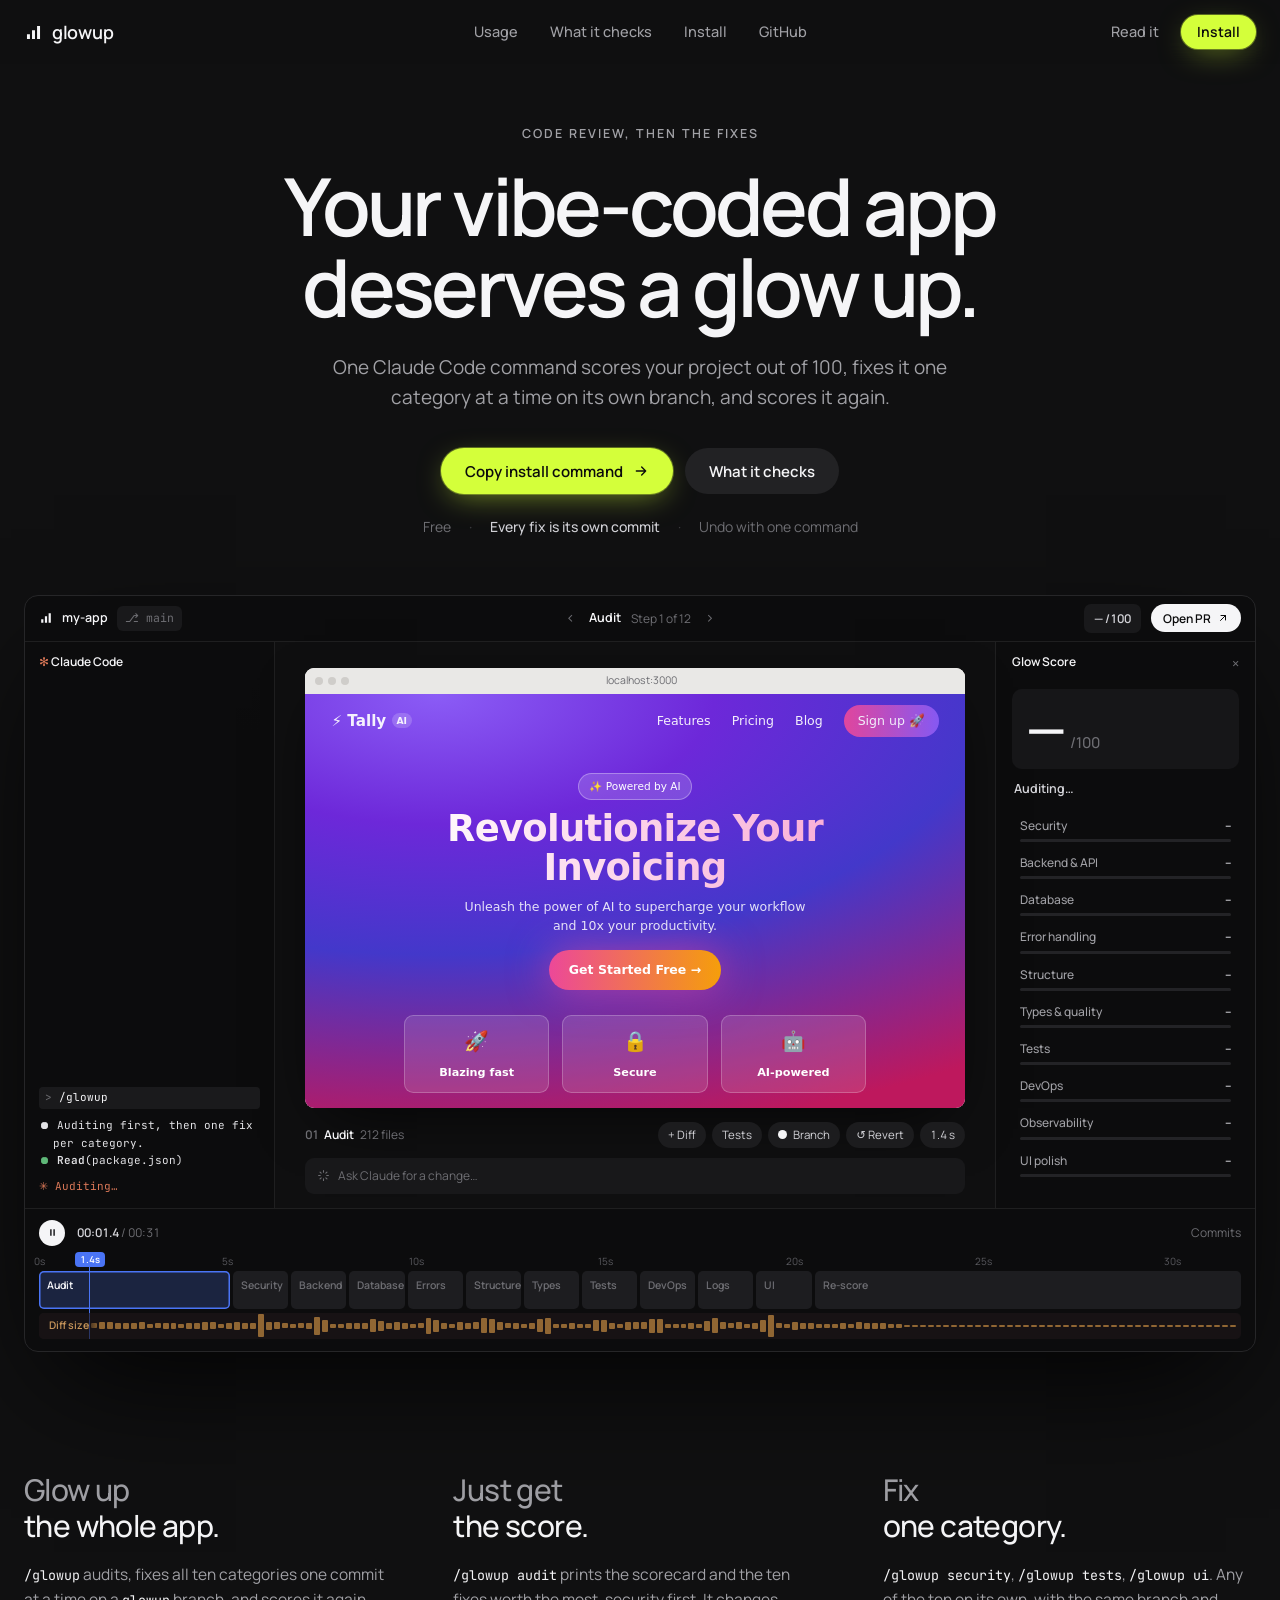
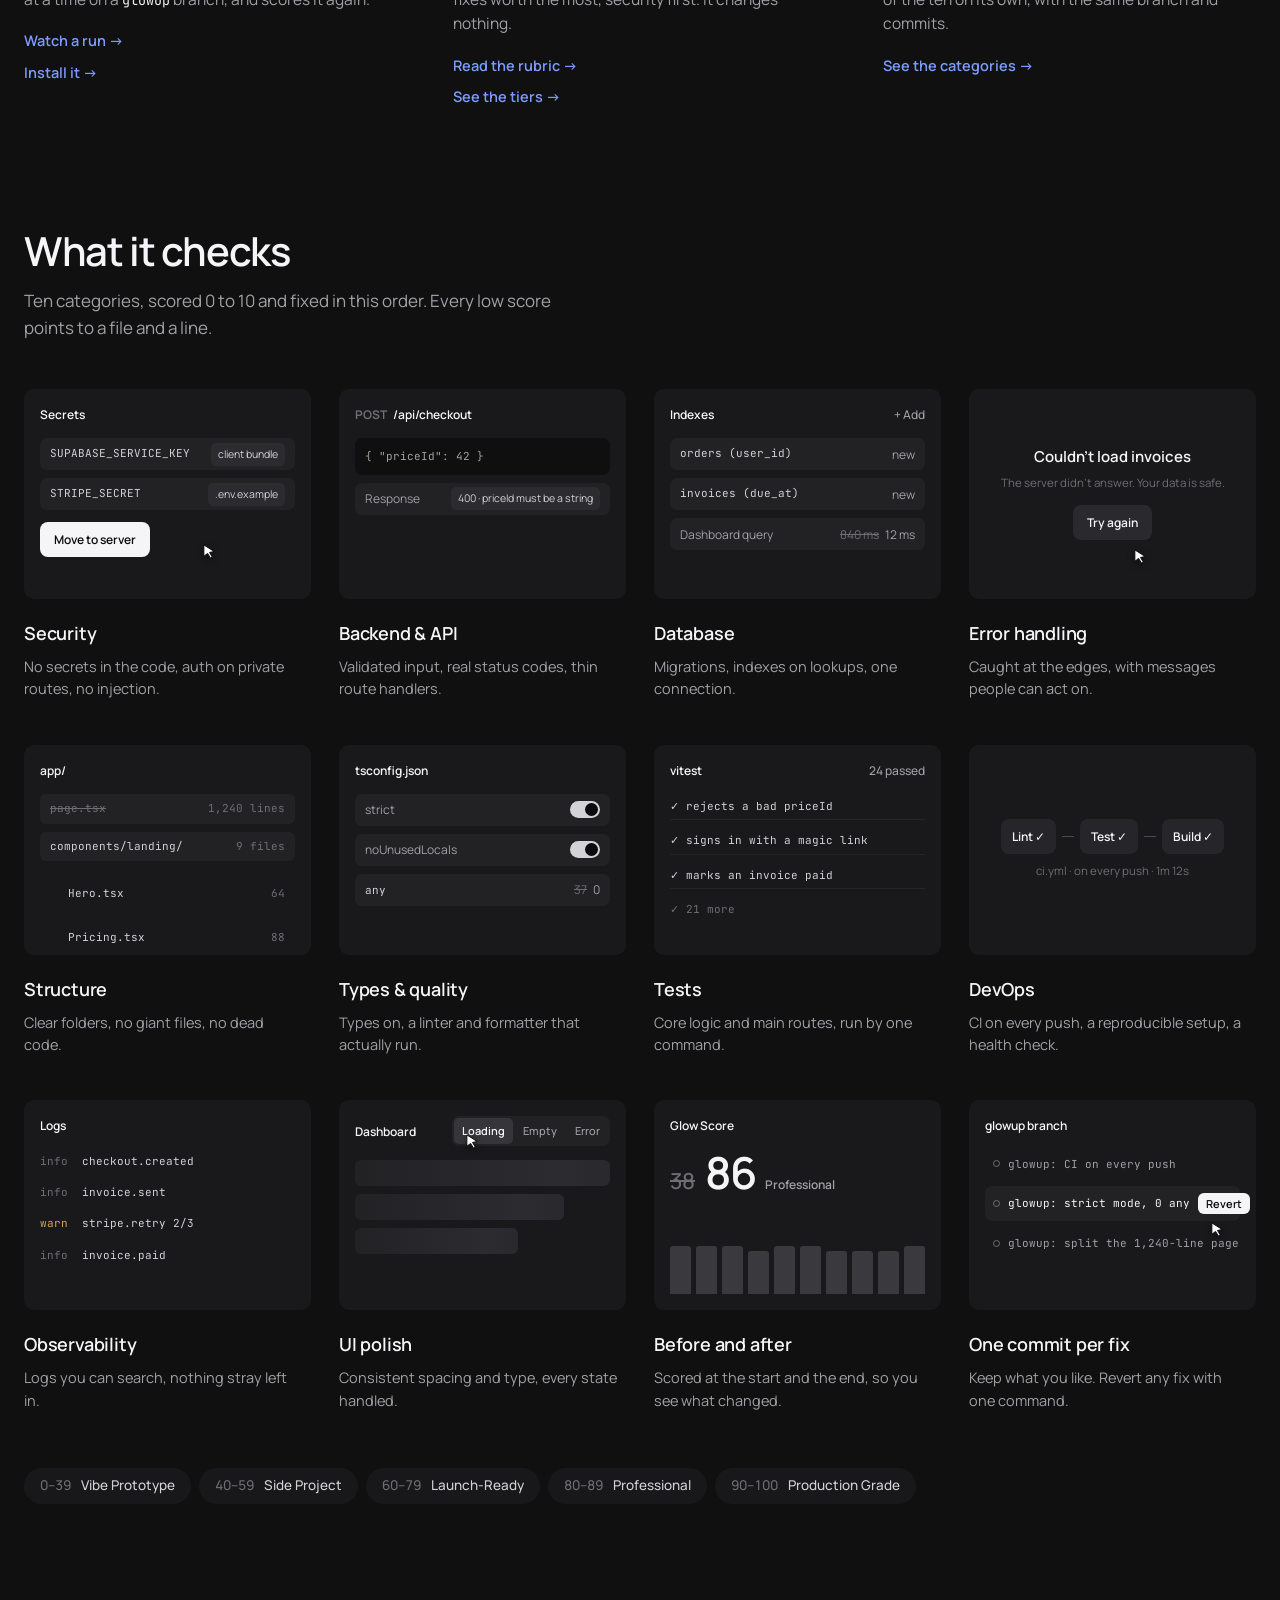
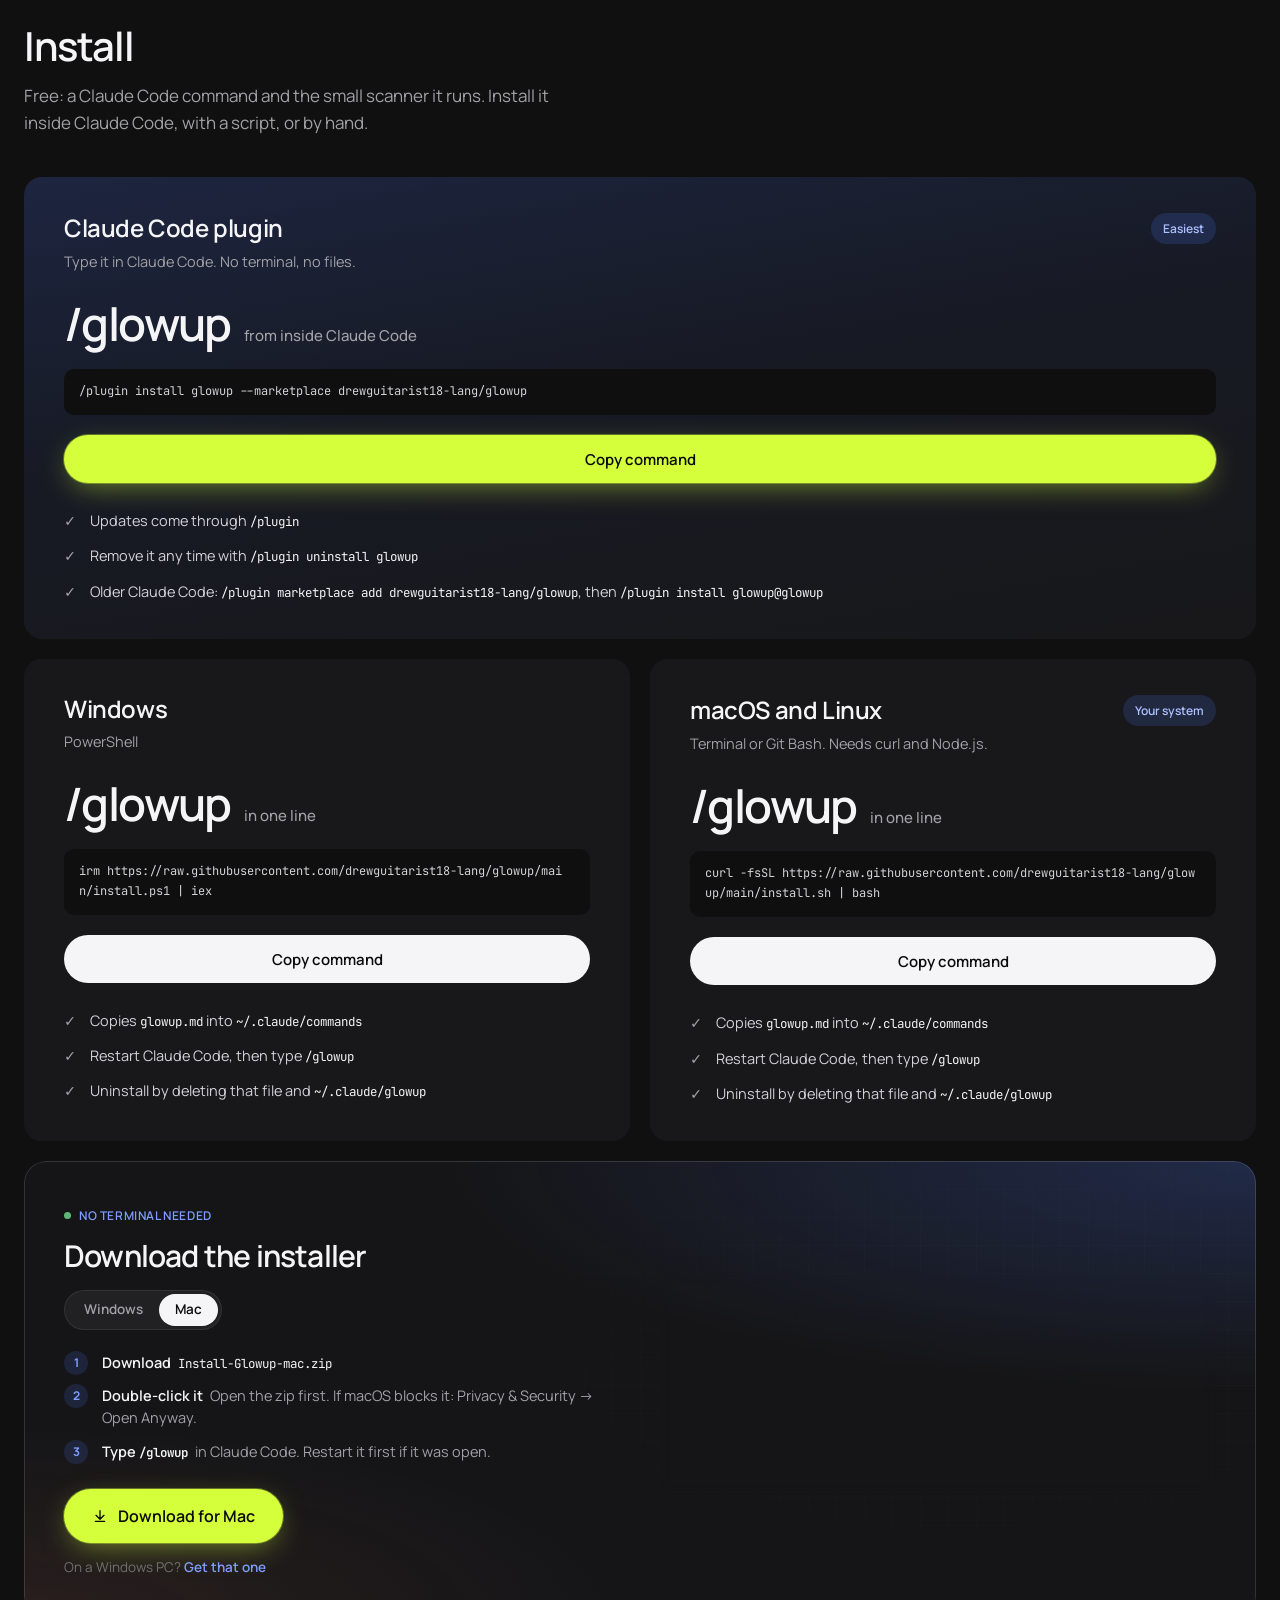
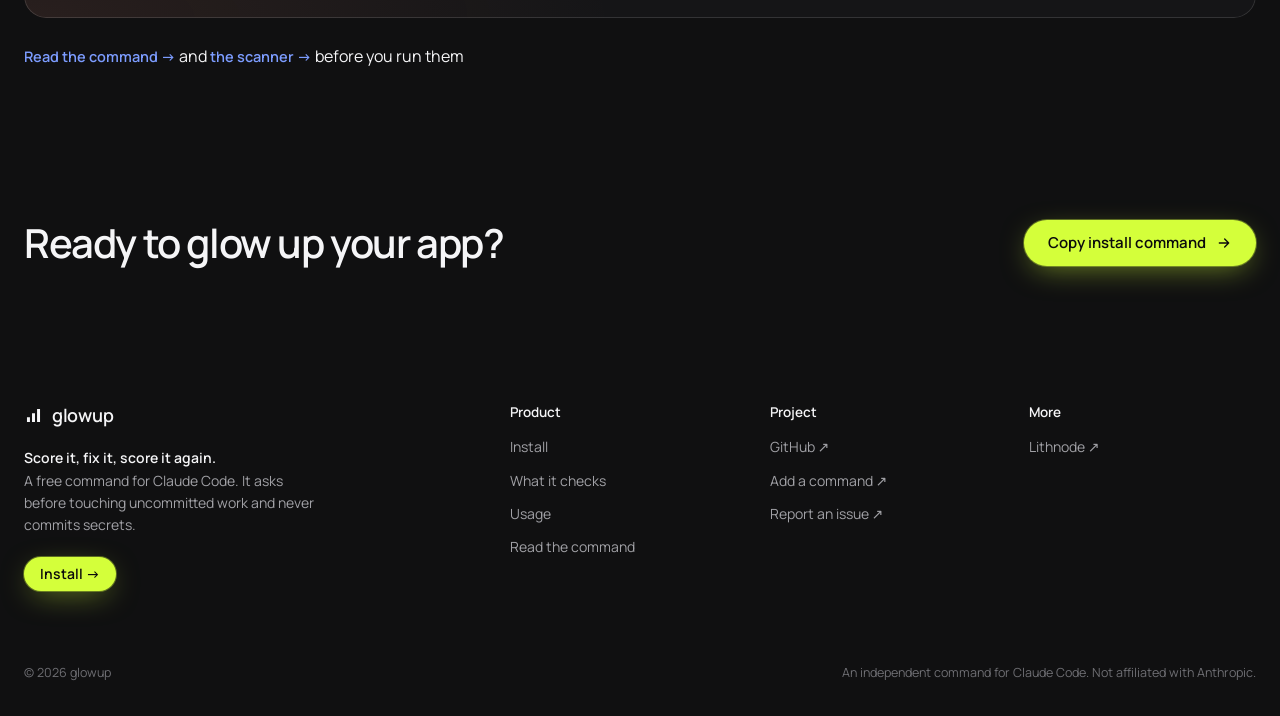
==== commit a1629f66: "glowup 1.1: a real scanner behind the score features/glowup-scan.mjs scores a project out of 100 wit" ====
--- a/site/index.html
+++ b/site/index.html
@@ -300,7 +300,7 @@
   <section class="sec" id="install">
     <div class="wrap">
       <h2 class="h2">Install</h2>
-      <p class="sub">Free, and it’s one Markdown file. Install it inside Claude Code, with a script, or by hand.</p>
+      <p class="sub">Free: a Claude Code command and the small scanner it runs. Install it inside Claude Code, with a script, or by hand.</p>
       <div class="plans">
         <div class="plan plan-rec">
           <p class="plan-top"><b>Claude Code plugin</b><span class="badge">Easiest</span></p>
@@ -323,7 +323,7 @@
           <ul>
             <li>Copies <code>glowup.md</code> into <code>~/.claude/commands</code></li>
             <li>Restart Claude Code, then type <code>/glowup</code></li>
-            <li>Uninstall by deleting that one file</li>
+            <li>Uninstall by deleting that file and <code>~/.claude/glowup</code></li>
           </ul>
         </div>
         <div class="plan" data-os-card="unix">
@@ -335,7 +335,7 @@
           <ul>
             <li>Copies <code>glowup.md</code> into <code>~/.claude/commands</code></li>
             <li>Restart Claude Code, then type <code>/glowup</code></li>
-            <li>Uninstall by deleting that one file</li>
+            <li>Uninstall by deleting that file and <code>~/.claude/glowup</code></li>
           </ul>
         </div>
       </div>
@@ -377,7 +377,7 @@
           </div>
         </div>
       </div>
-      <p class="fine-l"><a href="https://github.com/drewguitarist18-lang/glowup/blob/main/features/glowup.md">Read the whole command before you run it</a></p>
+      <p class="fine-l"><a href="https://github.com/drewguitarist18-lang/glowup/blob/main/features/glowup.md">Read the command</a> and <a href="https://github.com/drewguitarist18-lang/glowup/blob/main/features/glowup-scan.mjs">the scanner</a> before you run them</p>
     </div>
   </section>
 
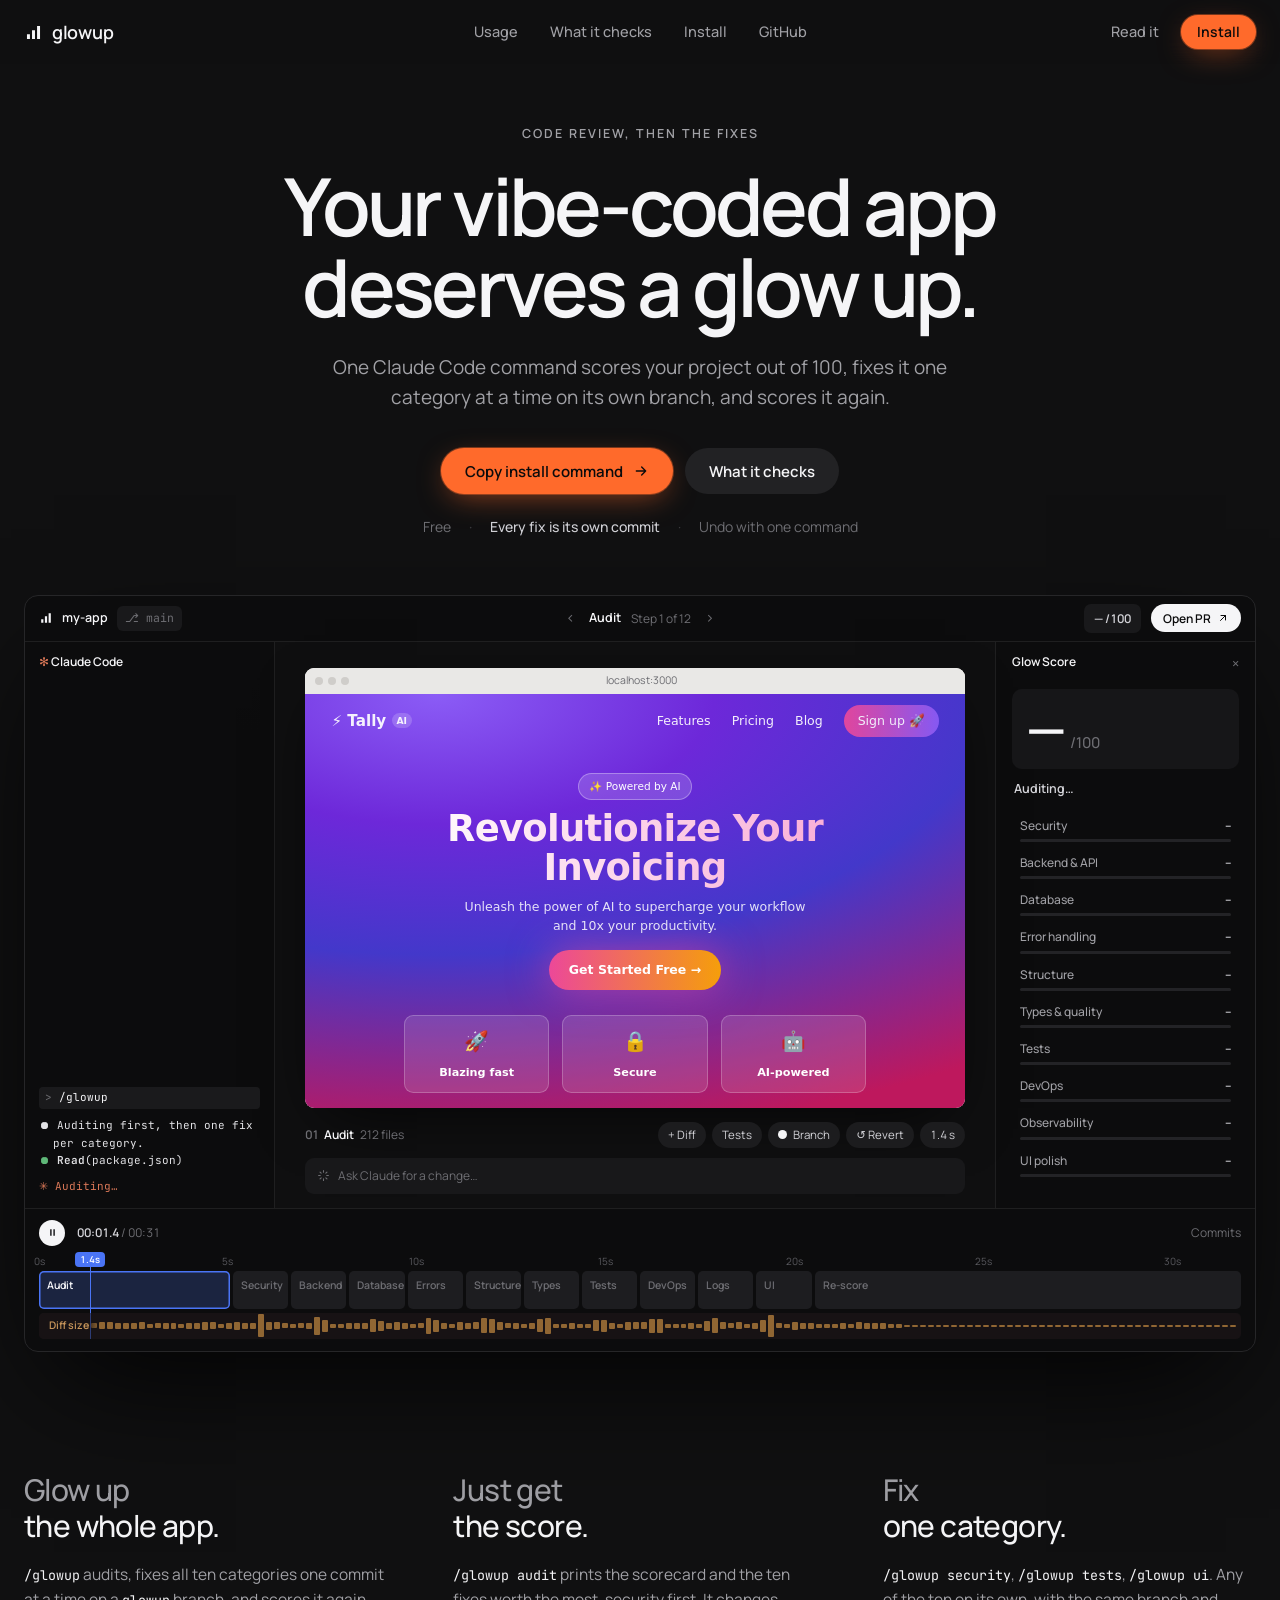
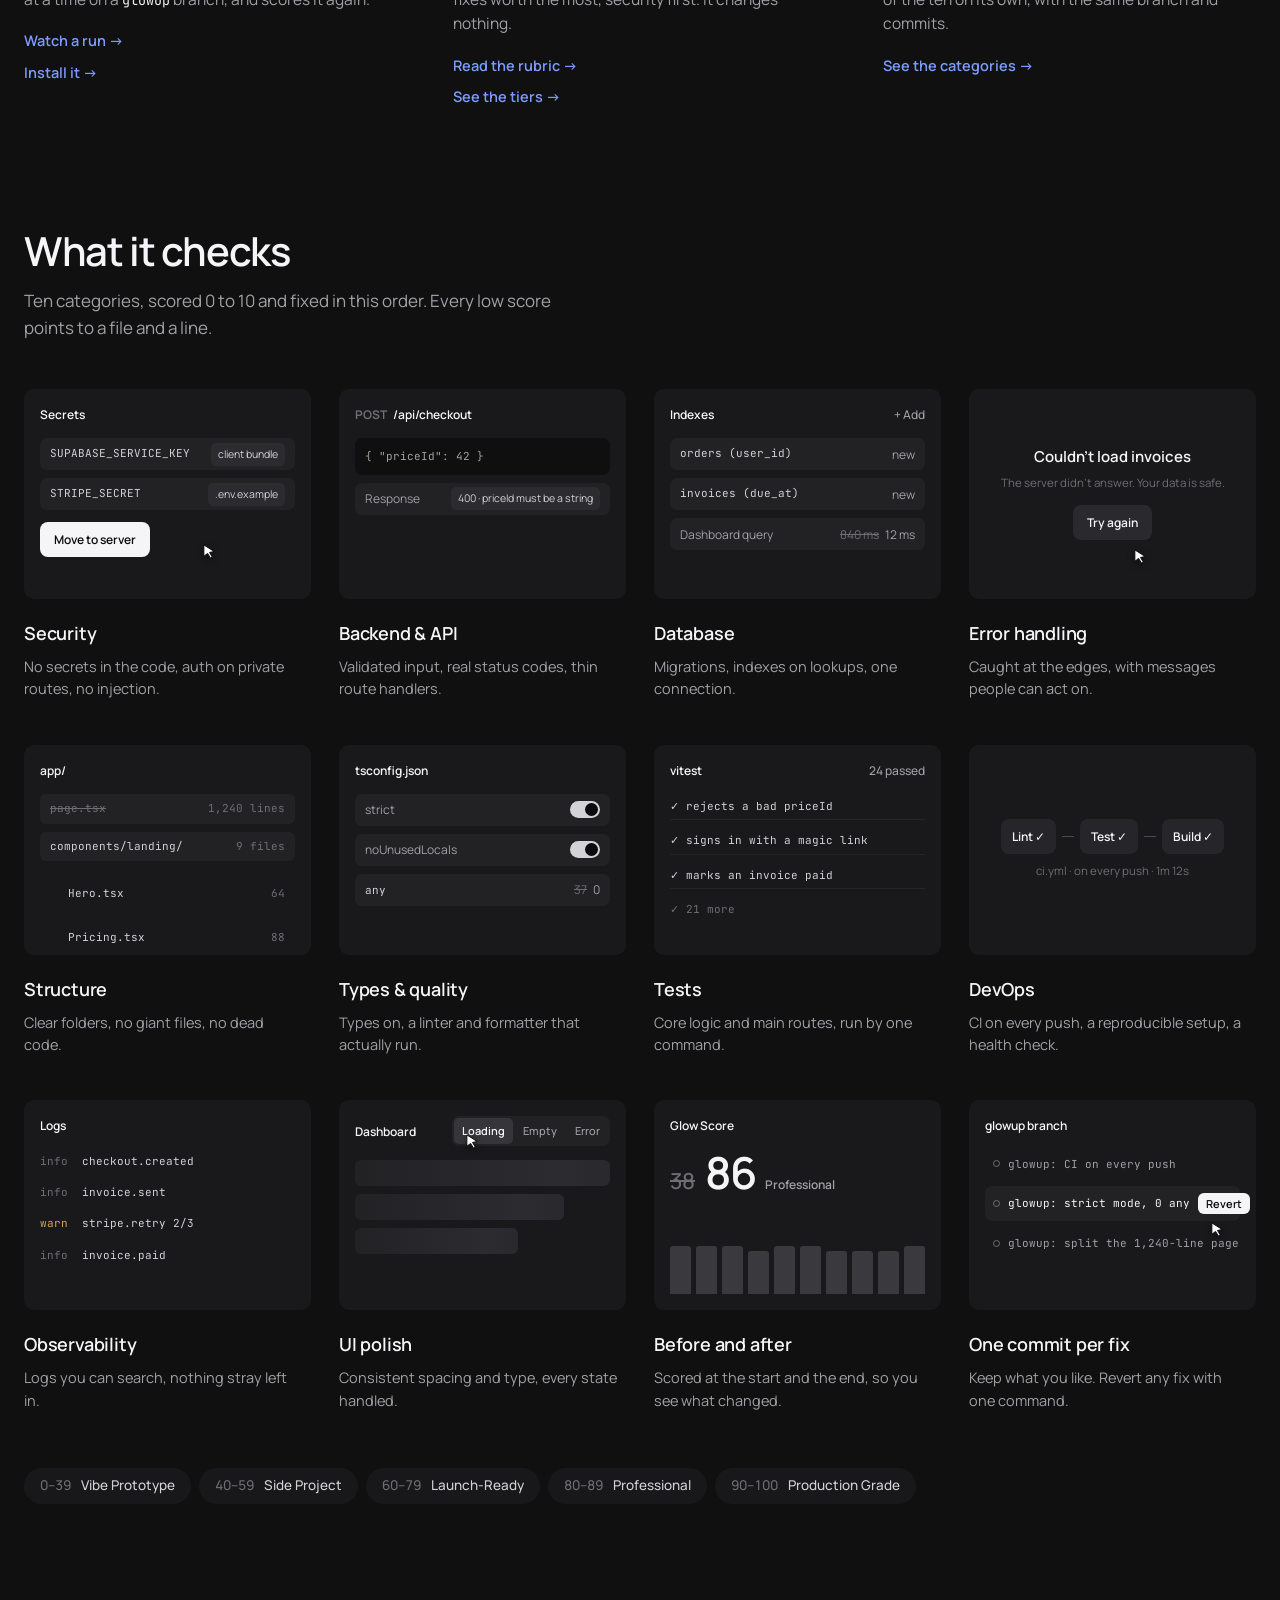
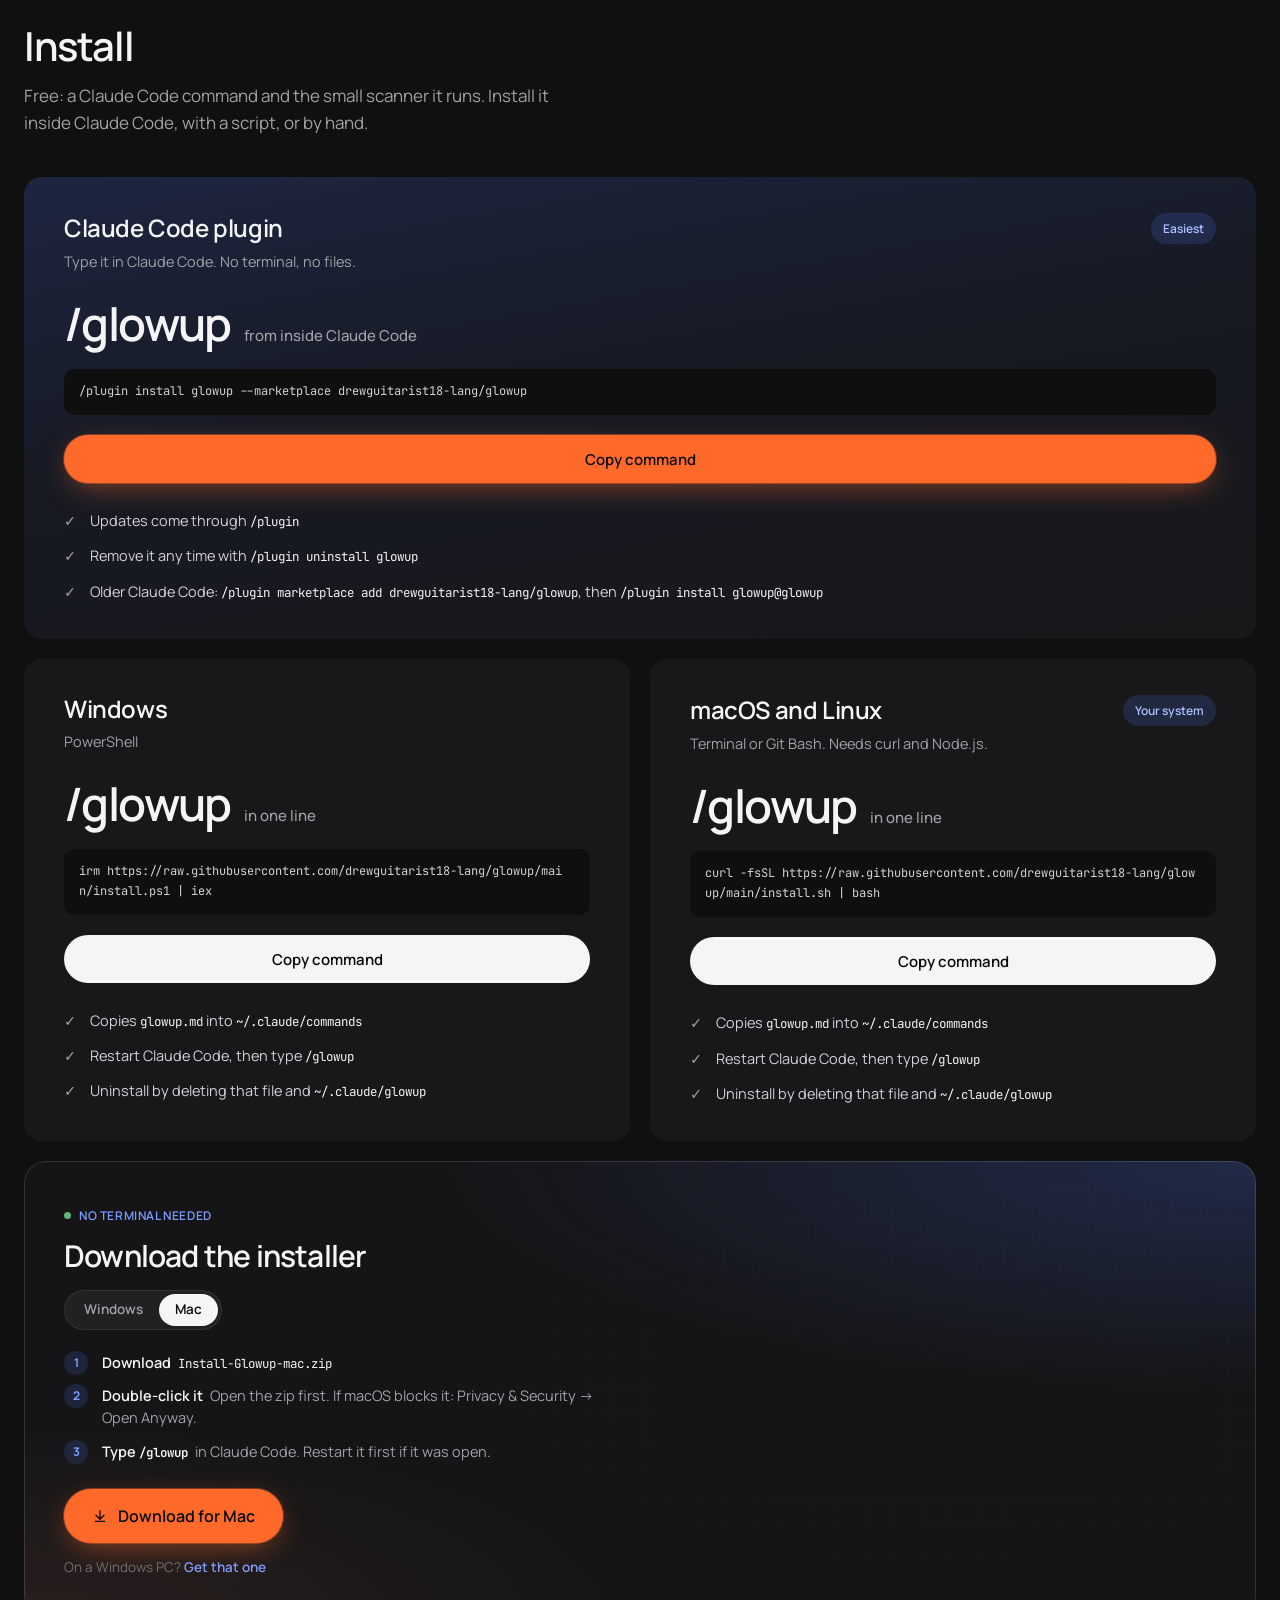
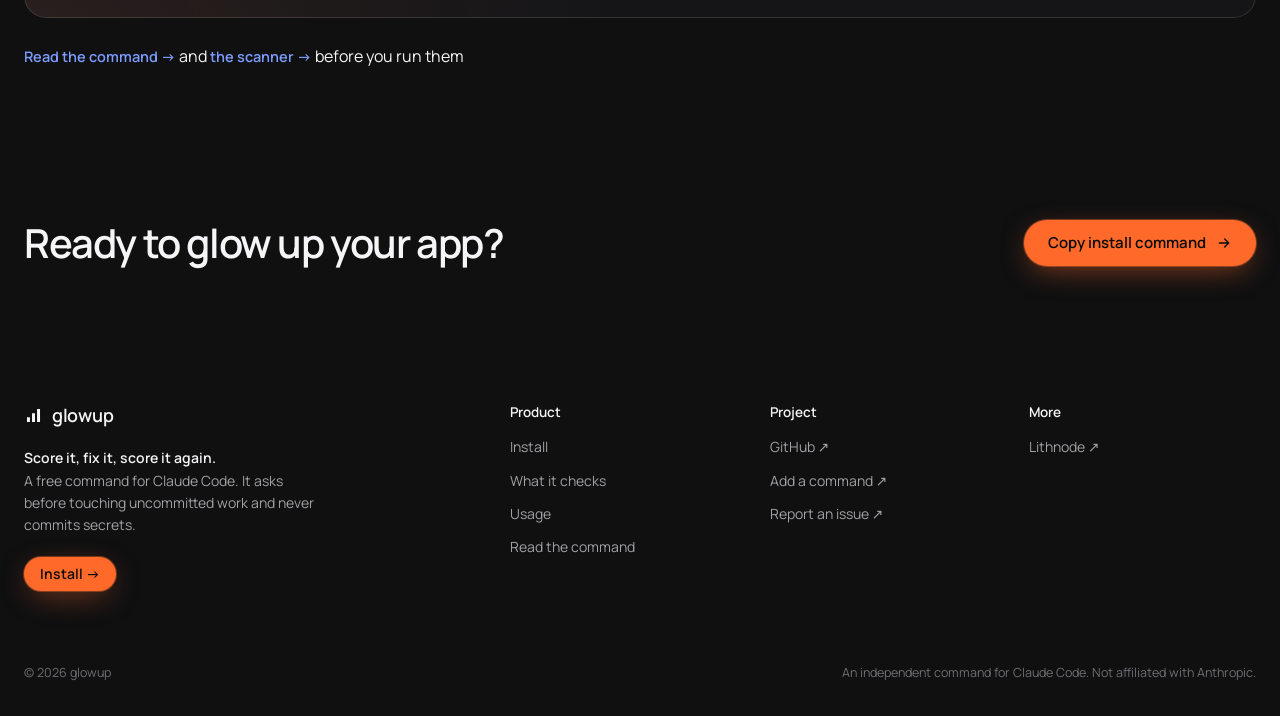
==== commit 655e706c: "Site: bump the stylesheet version so the new button colour loads Co-Authored-By: Claude Fable 5.2 <n" ====
--- a/site/index.html
+++ b/site/index.html
@@ -16,7 +16,7 @@
   <link rel="preconnect" href="https://api.fontshare.com" crossorigin>
   <link rel="stylesheet" href="https://api.fontshare.com/v2/css?f[]=general-sans@400,500,600&display=swap">
   <link rel="stylesheet" href="https://fonts.googleapis.com/css2?family=Manrope:wght@400..700&family=JetBrains+Mono:wght@400;500;600&display=swap">
-  <link rel="stylesheet" href="styles.css?v=46">
+  <link rel="stylesheet" href="styles.css?v=47">
 </head>
 <body>
 <a class="skip" href="#main">Skip to content</a>
--- a/site/styles.css
+++ b/site/styles.css
@@ -19,8 +19,8 @@
   --green: #5fb878;
   --red: #e06c6c;
   /* Install buttons only. Deliberately off-palette: nothing else on the page is this colour, so they're what the eye lands on. */
-  --go: #d4ff3a;
-  --go-hover: #e3ff75;
+  --go: #ff6a2b;
+  --go-hover: #ff8750;
   color-scheme: dark;
 }
 
@@ -51,7 +51,7 @@
 .btn-sm { height: 34px; padding: 0 16px; font-size: 14px; }
 .btn-wide { width: 100%; height: 48px; background: var(--fg); color: #0b0b0c; }
 .btn-wide:hover { background: #fff; }
-.btn.btn-go { background: var(--go); color: #0b0b0c; box-shadow: 0 0 0 1px rgba(212, 255, 58, .35), 0 8px 30px -8px rgba(212, 255, 58, .55); }
+.btn.btn-go { background: var(--go); color: #0b0b0c; box-shadow: 0 0 0 1px rgba(255, 106, 43, .4), 0 8px 30px -8px rgba(255, 106, 43, .6); }
 .btn.btn-go:hover { background: var(--go-hover); transform: translateY(-1px); }
 .btn.btn-go.done { background: var(--go-hover); }
 .btn.done span::after { content: " ✓"; }
@@ -346,7 +346,7 @@
 .dl-go > :not(.dl-fill) { position: relative; }
 .dl-fill { position: absolute; inset: 0; transform: scaleX(0); transform-origin: left; background: rgba(255, 255, 255, .22); }
 .btn.btn-go.dl-go .dl-fill { background: rgba(255, 255, 255, .45); }
-.btn.btn-go.dl-go.done { background: var(--green); color: #0b0b0c; box-shadow: 0 10px 40px -10px rgba(95, 184, 120, .8); }
+.btn.btn-go.dl-go.done { background: var(--go-hover); color: #0b0b0c; box-shadow: 0 10px 40px -10px rgba(255, 106, 43, .8); }
 .dl-go.going .dl-fill { transition: transform .9s cubic-bezier(.3, .7, .2, 1); transform: scaleX(1); }
 .dl-go.done { background: var(--green); box-shadow: 0 10px 40px -10px rgba(95, 184, 120, .8); }
 .dl-alt { margin-top: 14px; color: var(--mute-2); font-size: 13.5px; }
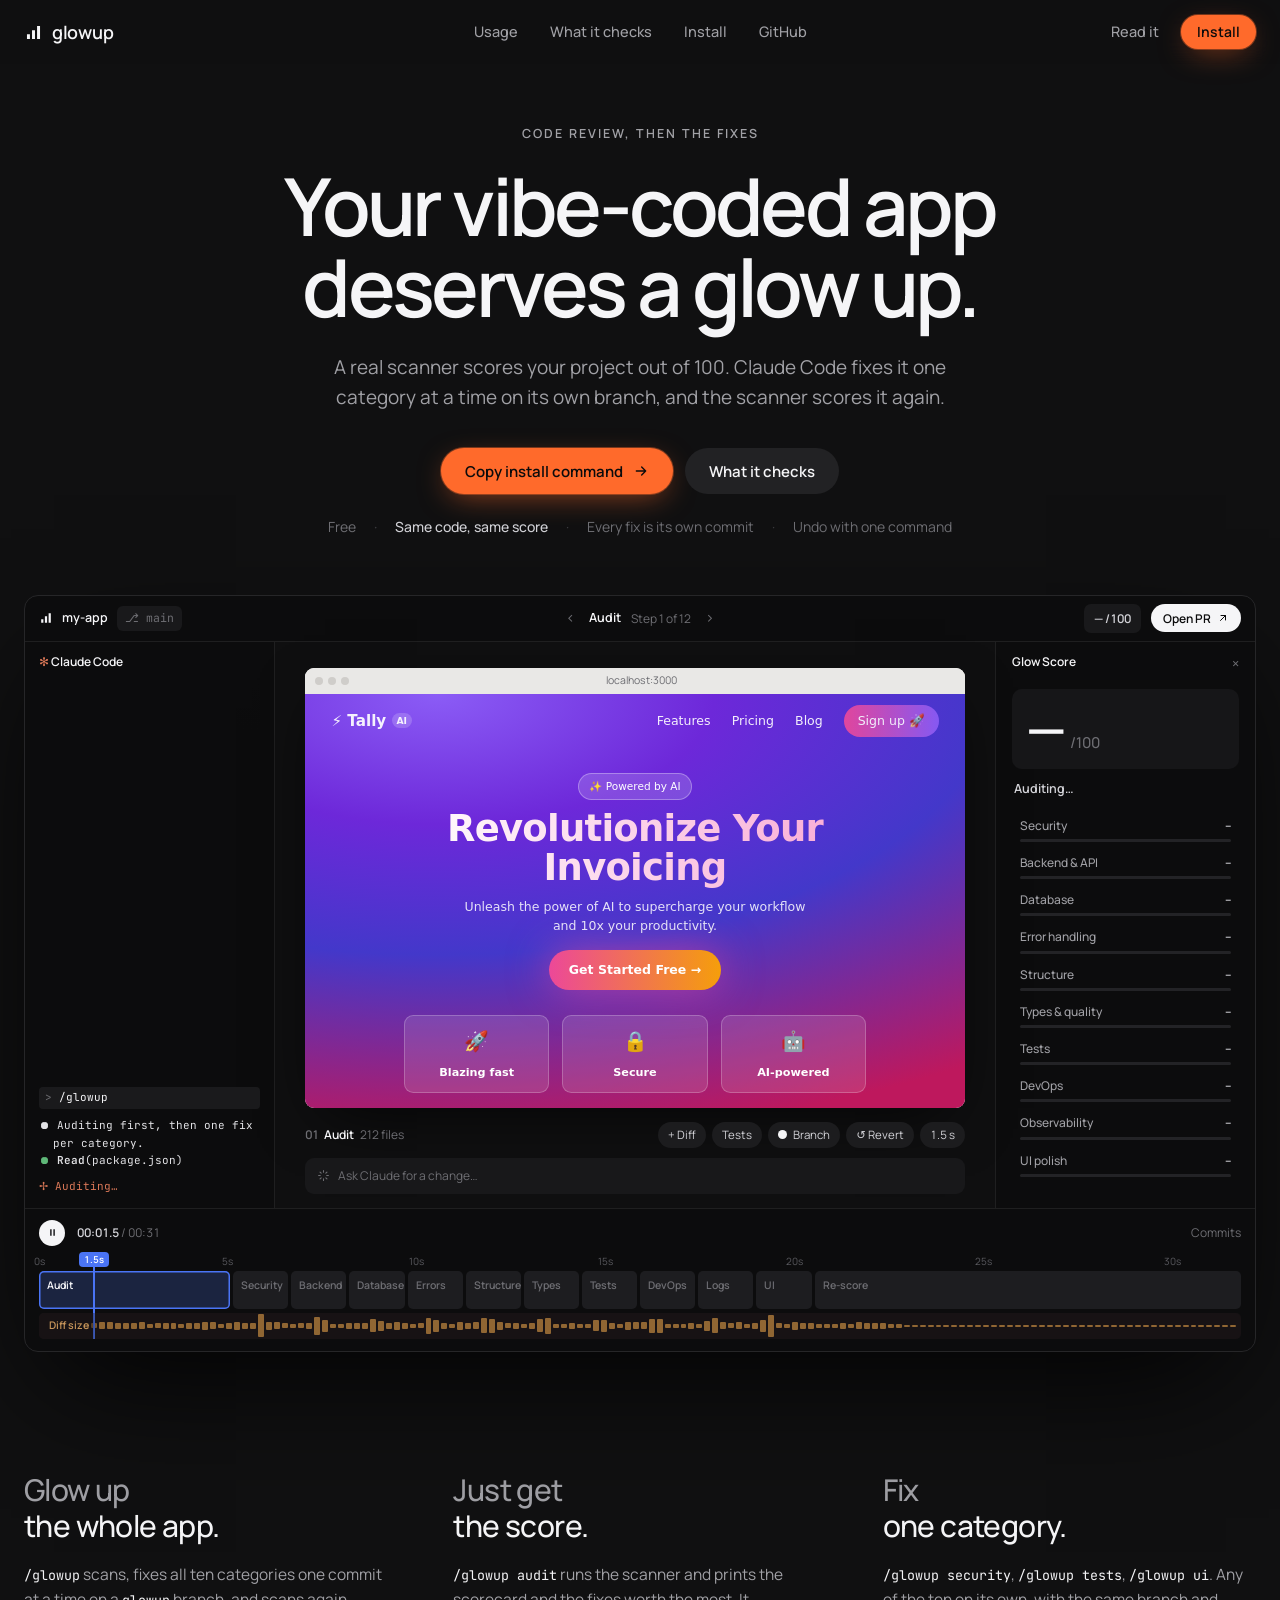
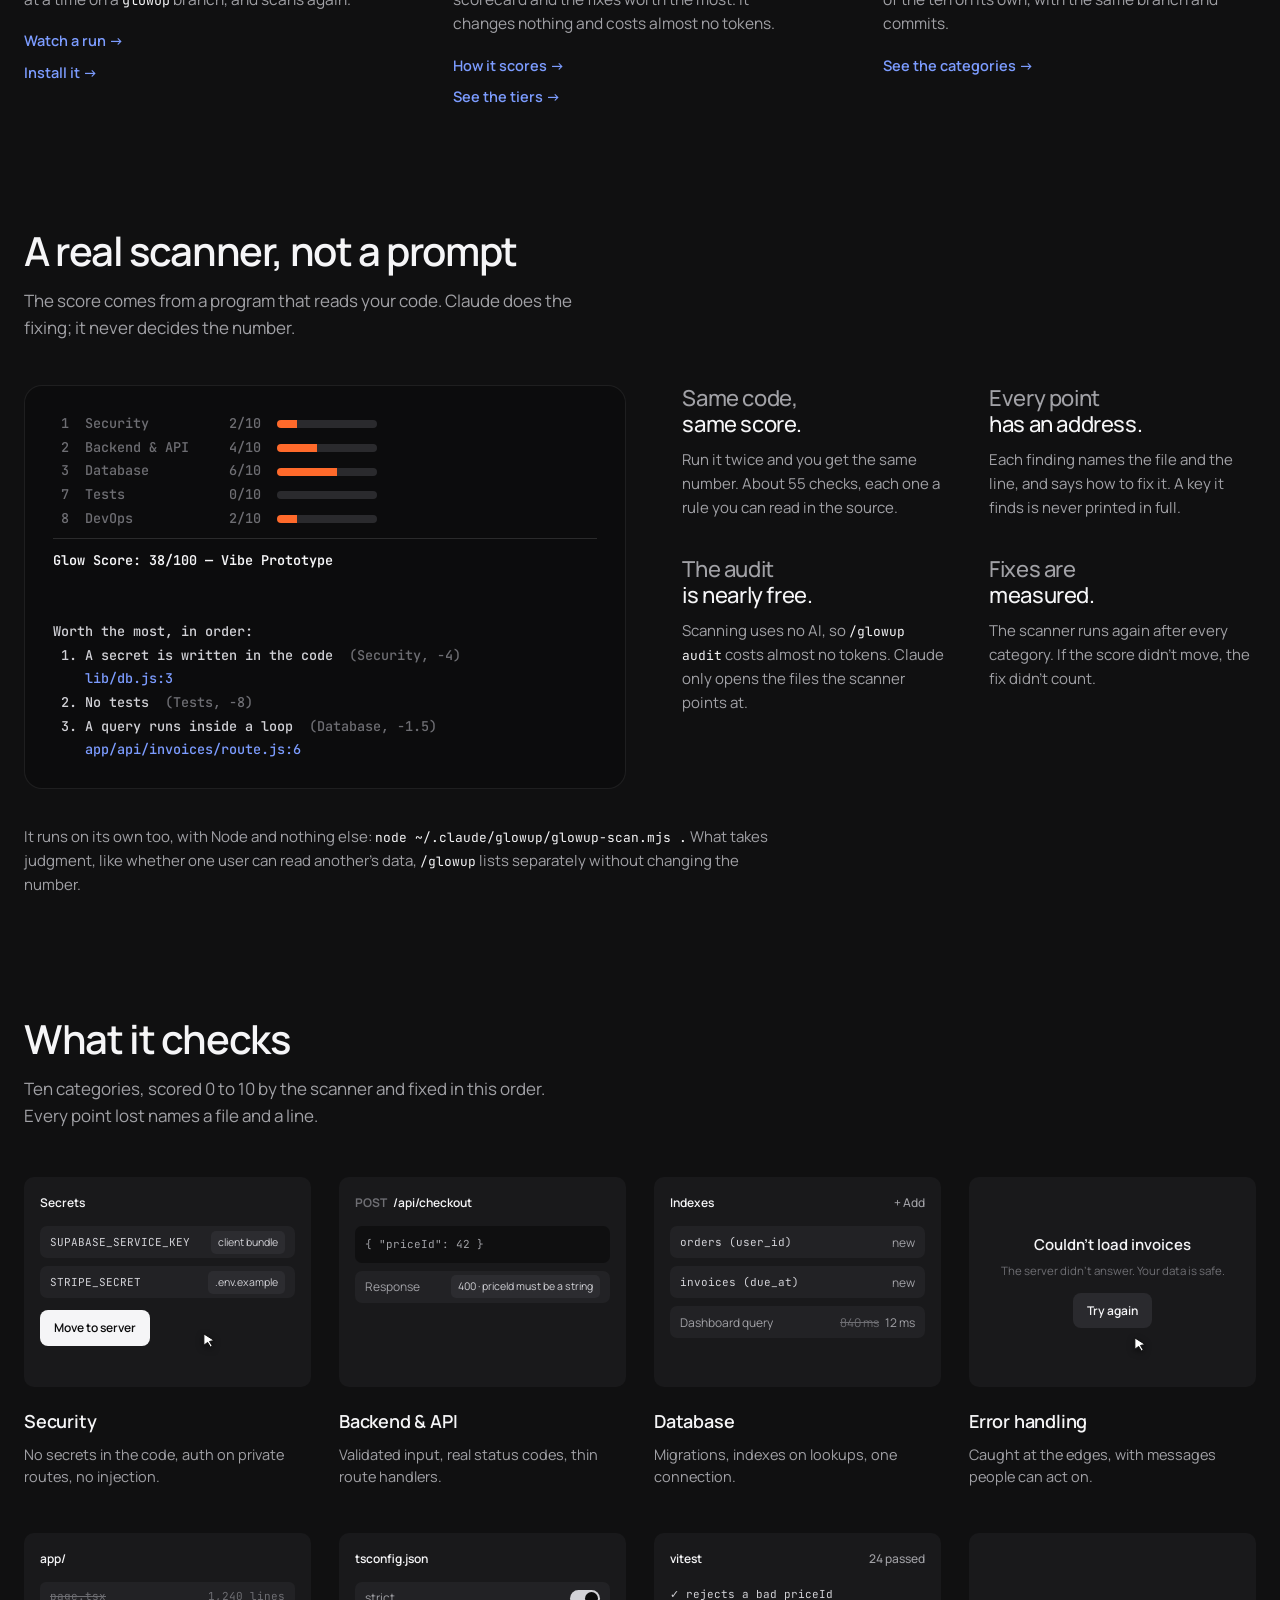
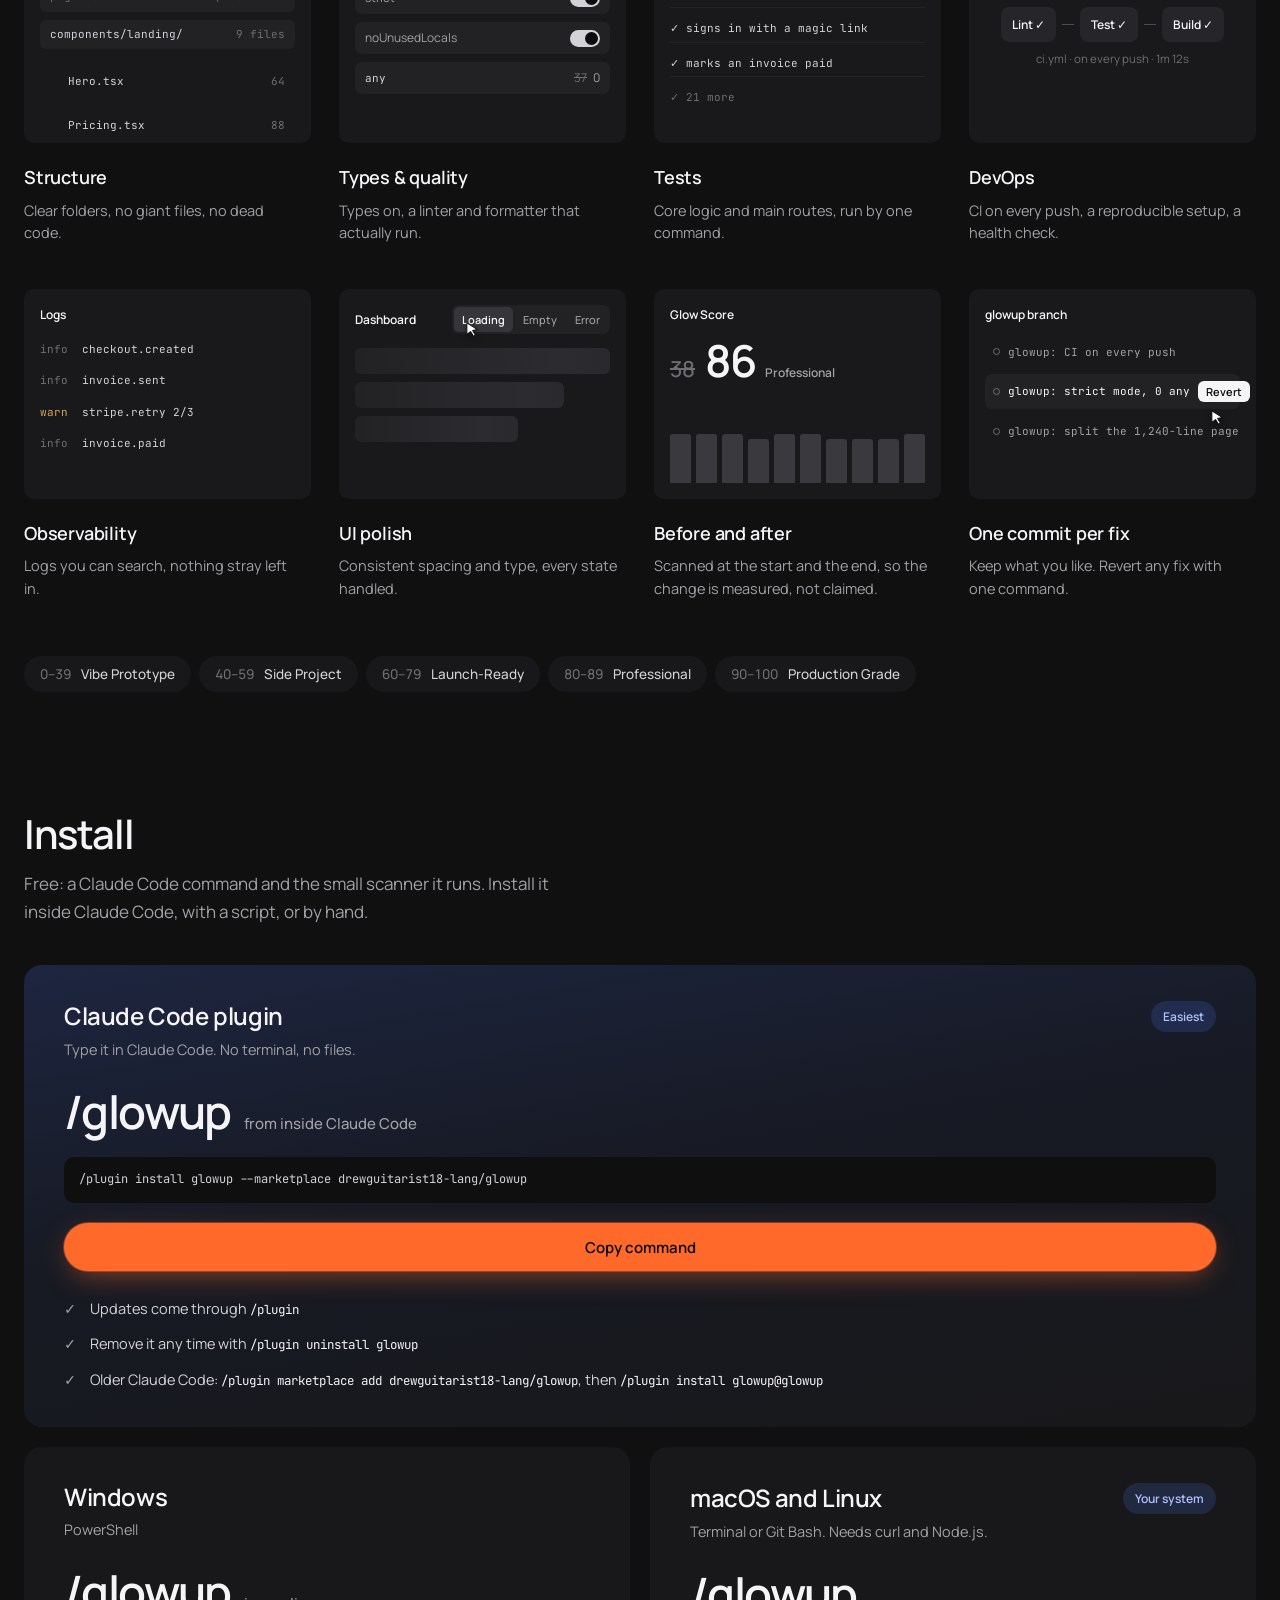
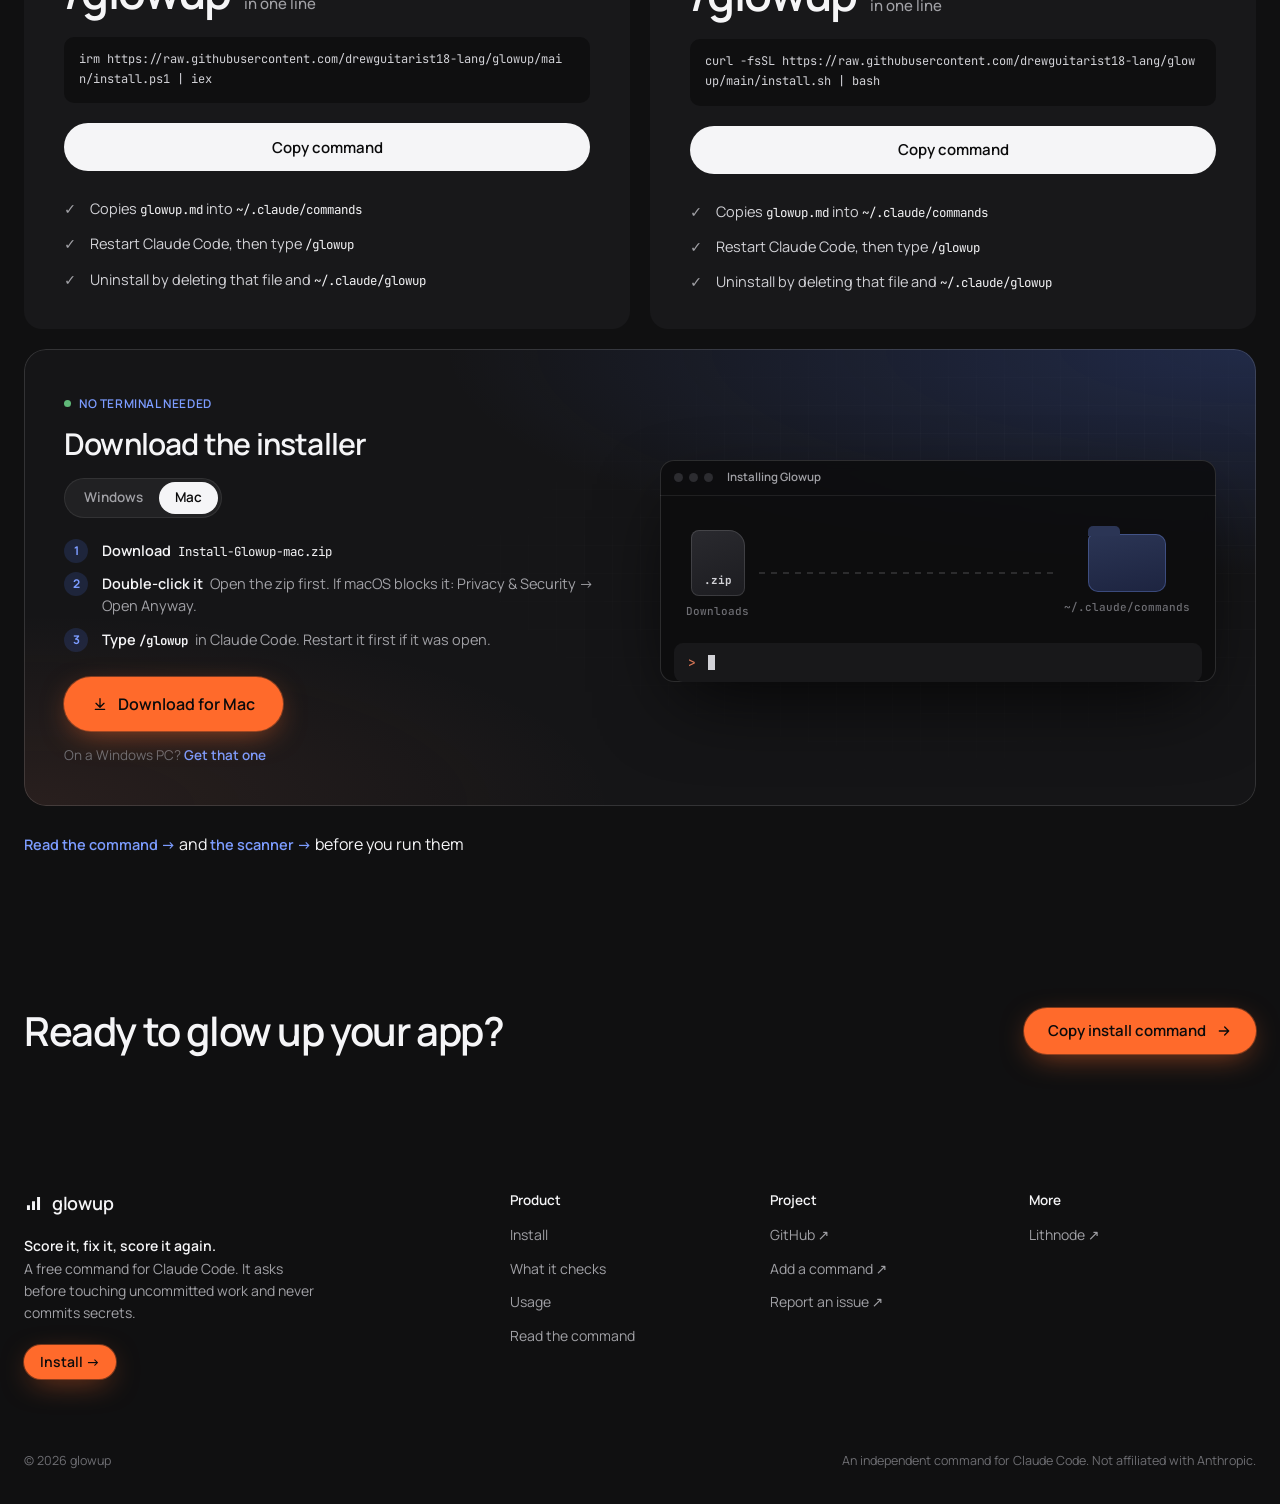
==== commit 06a31b0a: "Site: say how the scanner works, with what it prints Co-Authored-By: Claude Fable 5.2 <noreply@anthr" ====
--- a/site/index.html
+++ b/site/index.html
@@ -4,10 +4,10 @@
   <meta charset="utf-8">
   <meta name="viewport" content="width=device-width, initial-scale=1">
   <title>glowup · Your vibe-coded app deserves a glow up</title>
-  <meta name="description" content="glowup is a Claude Code command that scores your project out of 100, fixes it one category at a time on its own git branch, and scores it again.">
+  <meta name="description" content="glowup scans your project and scores it out of 100, then Claude Code fixes it one category at a time on its own git branch and the scanner scores it again.">
   <meta property="og:type" content="website">
   <meta property="og:title" content="glowup · Your vibe-coded app deserves a glow up">
-  <meta property="og:description" content="One Claude Code command scores your project out of 100, fixes it category by category on its own branch, and scores it again.">
+  <meta property="og:description" content="A real scanner scores your project out of 100. Claude Code fixes it category by category on its own branch, and the scanner scores it again.">
   <meta property="og:url" content="https://glowup-swart-nu.vercel.app/">
   <meta name="theme-color" content="#101011">
   <link rel="icon" href="favicon.svg" type="image/svg+xml">
@@ -16,7 +16,7 @@
   <link rel="preconnect" href="https://api.fontshare.com" crossorigin>
   <link rel="stylesheet" href="https://api.fontshare.com/v2/css?f[]=general-sans@400,500,600&display=swap">
   <link rel="stylesheet" href="https://fonts.googleapis.com/css2?family=Manrope:wght@400..700&family=JetBrains+Mono:wght@400;500;600&display=swap">
-  <link rel="stylesheet" href="styles.css?v=47">
+  <link rel="stylesheet" href="styles.css?v=48">
 </head>
 <body>
 <a class="skip" href="#main">Skip to content</a>
@@ -46,12 +46,12 @@
     <div class="wrap">
       <p class="eyebrow">Code review, then the fixes</p>
       <h1>Your vibe-coded app<br> deserves a glow up.</h1>
-      <p class="lede">One Claude Code command scores your project out of 100, fixes it one category at a time on its own branch, and scores it again.</p>
+      <p class="lede">A real scanner scores your project out of 100. Claude Code fixes it one category at a time on its own branch, and the scanner scores it again.</p>
       <div class="actions">
         <button type="button" class="btn btn-go" data-copy-install><span>Copy install command</span><svg class="i" viewBox="0 0 24 24"><path d="M5 12h14M13 6l6 6-6 6"/></svg></button>
         <a class="btn btn-dark" href="#checks">What it checks</a>
       </div>
-      <p class="trust"><span>Free</span><b>Every fix is its own commit</b><span>Undo with one command</span></p>
+      <p class="trust"><span>Free</span><b>Same code, same score</b><span>Every fix is its own commit</span><span>Undo with one command</span></p>
     </div>
 
     <!-- The product shot: Claude Code on the left, your app in the middle, the score on the
@@ -156,13 +156,13 @@
       <div class="ways">
         <div>
           <h2><span>Glow up</span> the whole app.</h2>
-          <p><code>/glowup</code> audits, fixes all ten categories one commit at a time on a <code>glowup</code> branch, and scores it again.</p>
+          <p><code>/glowup</code> scans, fixes all ten categories one commit at a time on a <code>glowup</code> branch, and scans again.</p>
           <p class="links"><a href="#studio">Watch a run</a><a href="#install">Install it</a></p>
         </div>
         <div>
           <h2><span>Just get</span> the score.</h2>
-          <p><code>/glowup audit</code> prints the scorecard and the ten fixes worth the most, security first. It changes nothing.</p>
-          <p class="links"><a href="https://github.com/drewguitarist18-lang/glowup/blob/main/features/glowup.md">Read the rubric</a><a href="#tiers">See the tiers</a></p>
+          <p><code>/glowup audit</code> runs the scanner and prints the scorecard and the fixes worth the most. It changes nothing and costs almost no tokens.</p>
+          <p class="links"><a href="#scanner">How it scores</a><a href="#tiers">See the tiers</a></p>
         </div>
         <div>
           <h2><span>Fix</span> one category.</h2>
@@ -173,10 +173,51 @@
     </div>
   </section>
 
+  <section class="sec" id="scanner">
+    <div class="wrap">
+      <h2 class="h2">A real scanner, not a prompt</h2>
+      <p class="sub">The score comes from a program that reads your code. Claude does the fixing; it never decides the number.</p>
+      <div class="scan">
+        <pre class="scan-out" aria-label="What the scanner prints"><span class="d"> 1  Security          2/10</span>  <i style="--n:2"></i>
+<span class="d"> 2  Backend &amp; API     4/10</span>  <i style="--n:4"></i>
+<span class="d"> 3  Database          6/10</span>  <i style="--n:6"></i>
+<span class="d"> 7  Tests             0/10</span>  <i style="--n:0"></i>
+<span class="d"> 8  DevOps            2/10</span>  <i style="--n:2"></i>
+<b>Glow Score: 38/100 — Vibe Prototype</b>
+
+Worth the most, in order:
+ 1. A secret is written in the code  <span class="d">(Security, −4)</span>
+    <u>lib/db.js:3</u>
+ 2. No tests  <span class="d">(Tests, −8)</span>
+ 3. A query runs inside a loop  <span class="d">(Database, −1.5)</span>
+    <u>app/api/invoices/route.js:6</u></pre>
+        <div class="ways scan-why">
+          <div>
+            <h2><span>Same code,</span> same score.</h2>
+            <p>Run it twice and you get the same number. About 55 checks, each one a rule you can read in the source.</p>
+          </div>
+          <div>
+            <h2><span>Every point</span> has an address.</h2>
+            <p>Each finding names the file and the line, and says how to fix it. A key it finds is never printed in full.</p>
+          </div>
+          <div>
+            <h2><span>The audit</span> is nearly free.</h2>
+            <p>Scanning uses no AI, so <code>/glowup audit</code> costs almost no tokens. Claude only opens the files the scanner points at.</p>
+          </div>
+          <div>
+            <h2><span>Fixes are</span> measured.</h2>
+            <p>The scanner runs again after every category. If the score didn't move, the fix didn't count.</p>
+          </div>
+        </div>
+      </div>
+      <p class="scan-note">It runs on its own too, with Node and nothing else: <code>node ~/.claude/glowup/glowup-scan.mjs .</code> What takes judgment, like whether one user can read another's data, <code>/glowup</code> lists separately without changing the number.</p>
+    </div>
+  </section>
+
   <section class="sec" id="checks">
     <div class="wrap">
       <h2 class="h2">What it checks</h2>
-      <p class="sub">Ten categories, scored 0 to 10 and fixed in this order. Every low score points to a file and a line.</p>
+      <p class="sub">Ten categories, scored 0 to 10 by the scanner and fixed in this order. Every point lost names a file and a line.</p>
       <ol class="tiles">
         <li>
           <div class="tile" aria-hidden="true">
@@ -274,7 +315,7 @@
             <p class="t-score"><s>38</s><b>86</b><span>Professional</span></p>
             <p class="t-bars"><i style="--v:.9"></i><i style="--v:.9"></i><i style="--v:.9"></i><i style="--v:.8"></i><i style="--v:.9"></i><i style="--v:.9"></i><i style="--v:.8"></i><i style="--v:.8"></i><i style="--v:.8"></i><i style="--v:.9"></i></p>
           </div>
-          <h3>Before and after</h3><p>Scored at the start and the end, so you see what changed.</p>
+          <h3>Before and after</h3><p>Scanned at the start and the end, so the change is measured, not claimed.</p>
         </li>
         <li>
           <div class="tile" aria-hidden="true">
--- a/site/styles.css
+++ b/site/styles.css
@@ -252,6 +252,18 @@
 .sub { max-width: 560px; margin-top: 14px; color: var(--mute); font-size: 17px; }
 
 .ways { display: grid; grid-template-columns: repeat(3, 1fr); gap: 56px; }
+/* the scanner: what it prints, and why that matters */
+.scan { display: grid; grid-template-columns: minmax(0, 1.05fr) minmax(0, 1fr); gap: 56px; align-items: start; margin-top: 44px; }
+.scan-out { margin: 0; padding: 26px 28px; border-radius: 18px; background: #0c0c0d; border: 1px solid var(--line); font: 500 13.5px/1.75 var(--mono); color: var(--fg-2); overflow-x: auto; white-space: pre; }
+.scan-out .d { color: var(--mute-2); }
+.scan-out b { display: block; margin-top: 8px; padding-top: 10px; border-top: 1px solid var(--line-2); color: var(--fg); font-weight: 600; }
+.scan-out u { color: var(--link); text-decoration: none; }
+.scan-out i { display: inline-block; width: 100px; height: 8px; border-radius: 4px; vertical-align: middle; background: linear-gradient(90deg, var(--go) calc(var(--n) * 10%), #2a2a2d calc(var(--n) * 10%)); }
+.ways.scan-why { grid-template-columns: repeat(2, 1fr); gap: 36px 40px; }
+.ways.scan-why h2 { font-size: 22px; letter-spacing: -.4px; }
+.ways.scan-why p { margin-top: 10px; font-size: 15px; }
+.scan-note { margin-top: 36px; max-width: 760px; color: var(--mute); font-size: 15px; }
+
 .ways h2 { font-size: 30px; font-weight: 500; letter-spacing: -.6px; line-height: 1.2; }
 .ways h2 span { display: block; color: var(--mute); }
 .ways p { margin-top: 18px; color: var(--mute); font-size: 15.5px; max-width: 360px; }
@@ -430,6 +442,9 @@
   .clips { height: 32px; }
   .playhead em { display: none; }
   .ways { grid-template-columns: 1fr; gap: 48px; }
+  .scan { grid-template-columns: 1fr; gap: 40px; }
+  .ways.scan-why { grid-template-columns: 1fr; gap: 28px; }
+  .scan-out { font-size: 12px; padding: 20px; }
   .tiles { grid-template-columns: repeat(2, minmax(0, 1fr)); }
   .plans { grid-template-columns: 1fr; }
   .cta .wrap { flex-direction: column; align-items: flex-start; }
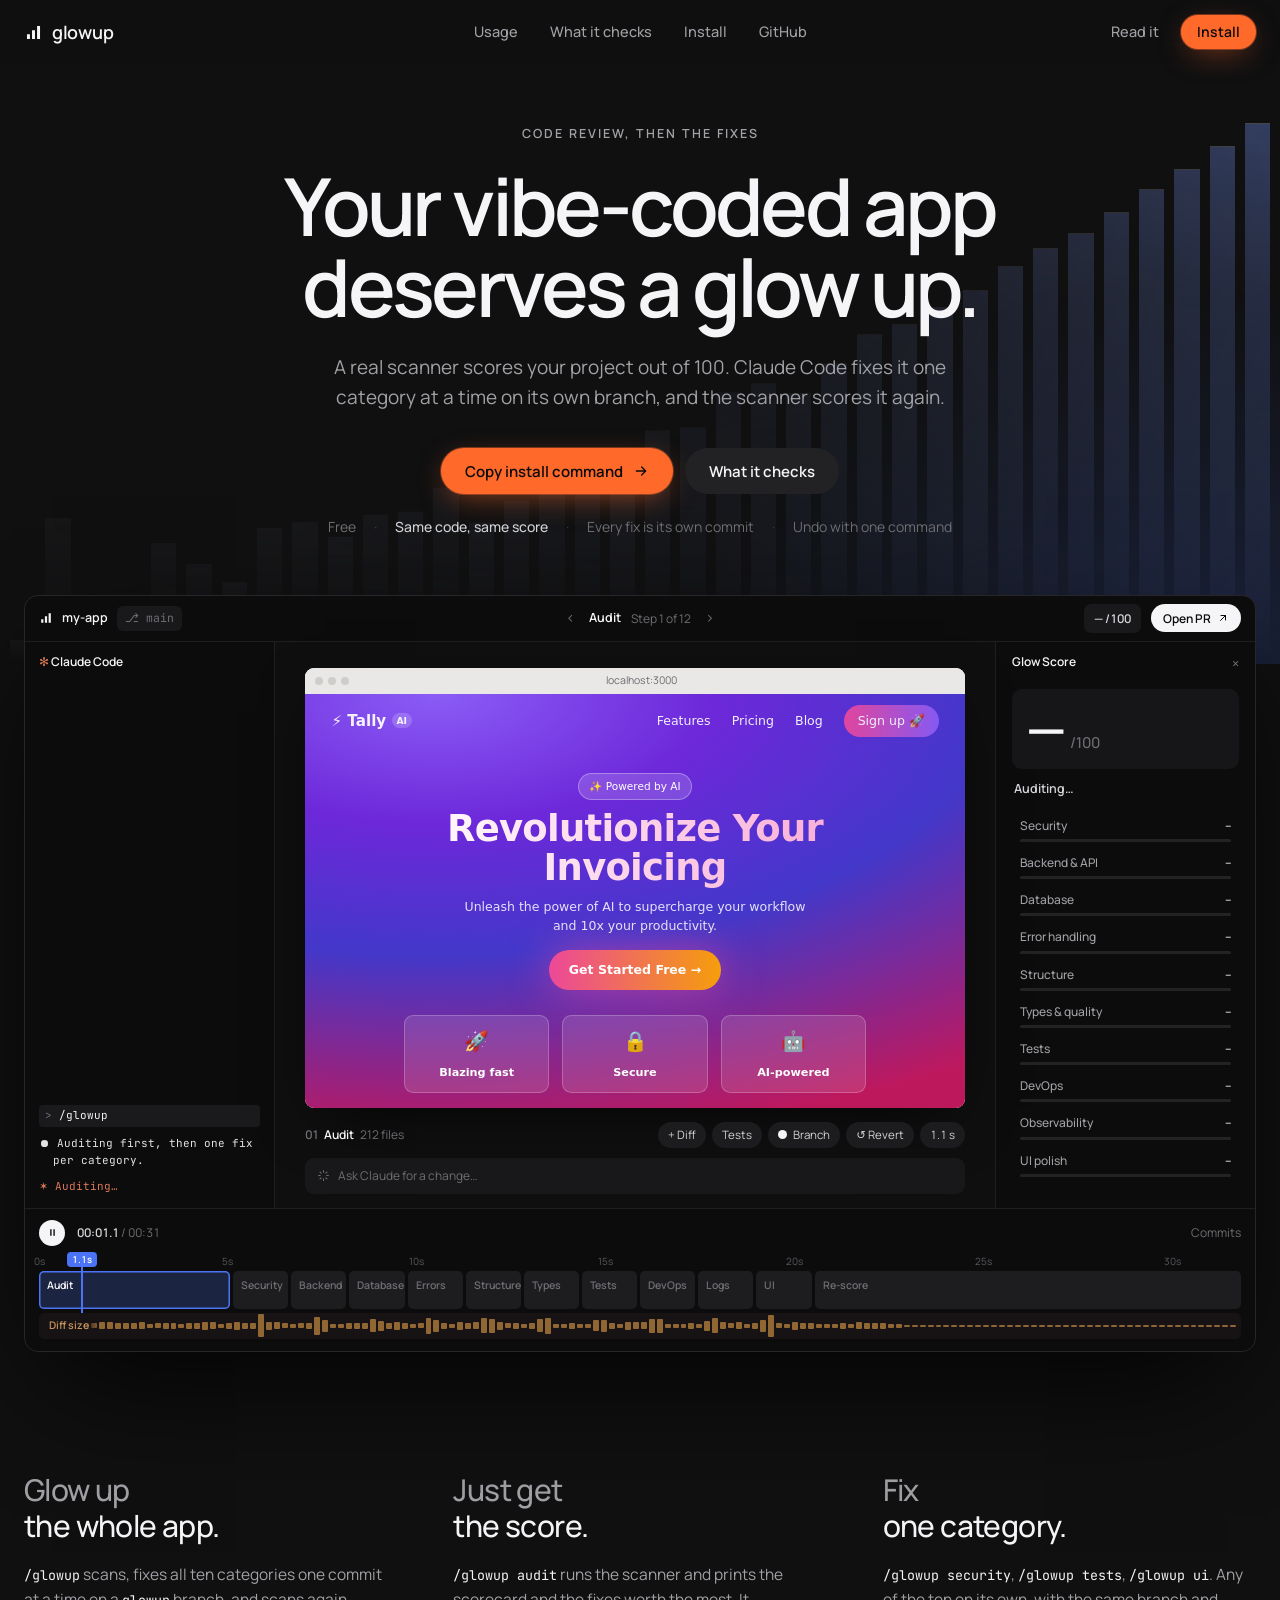
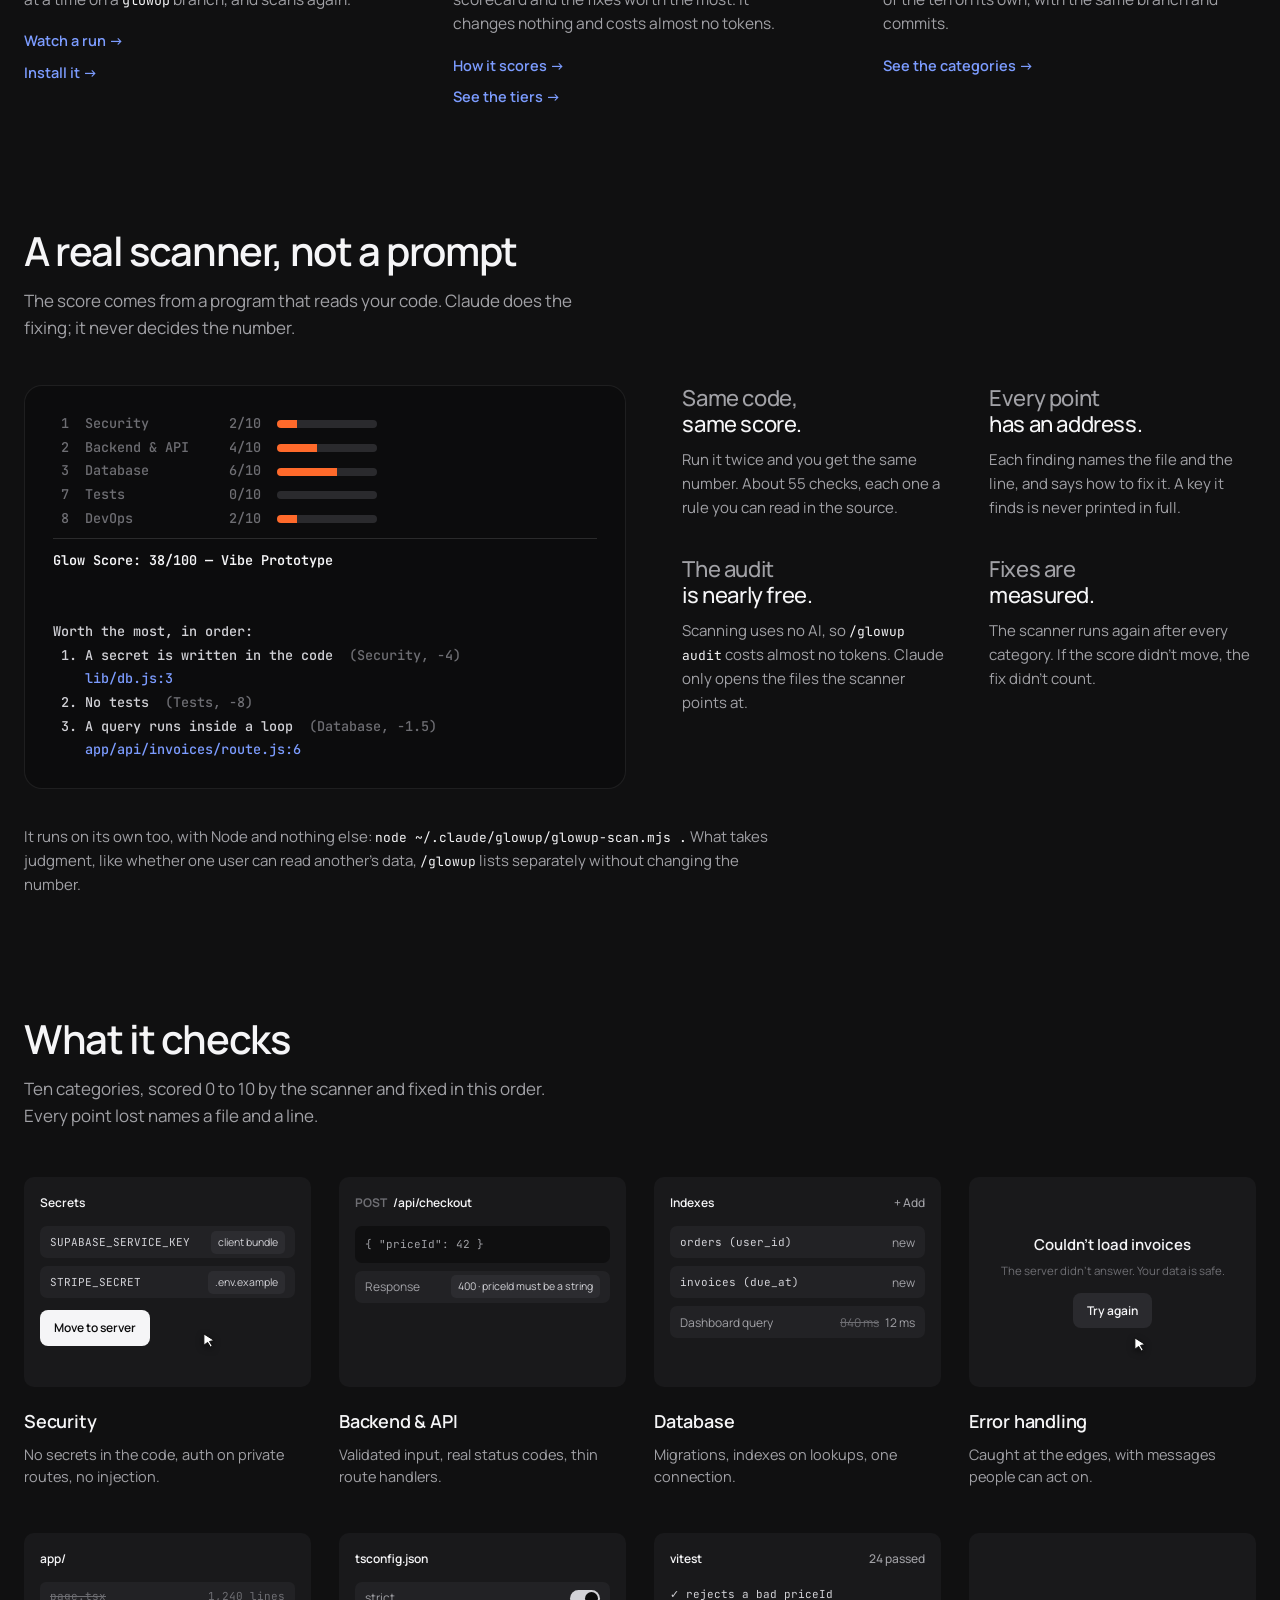
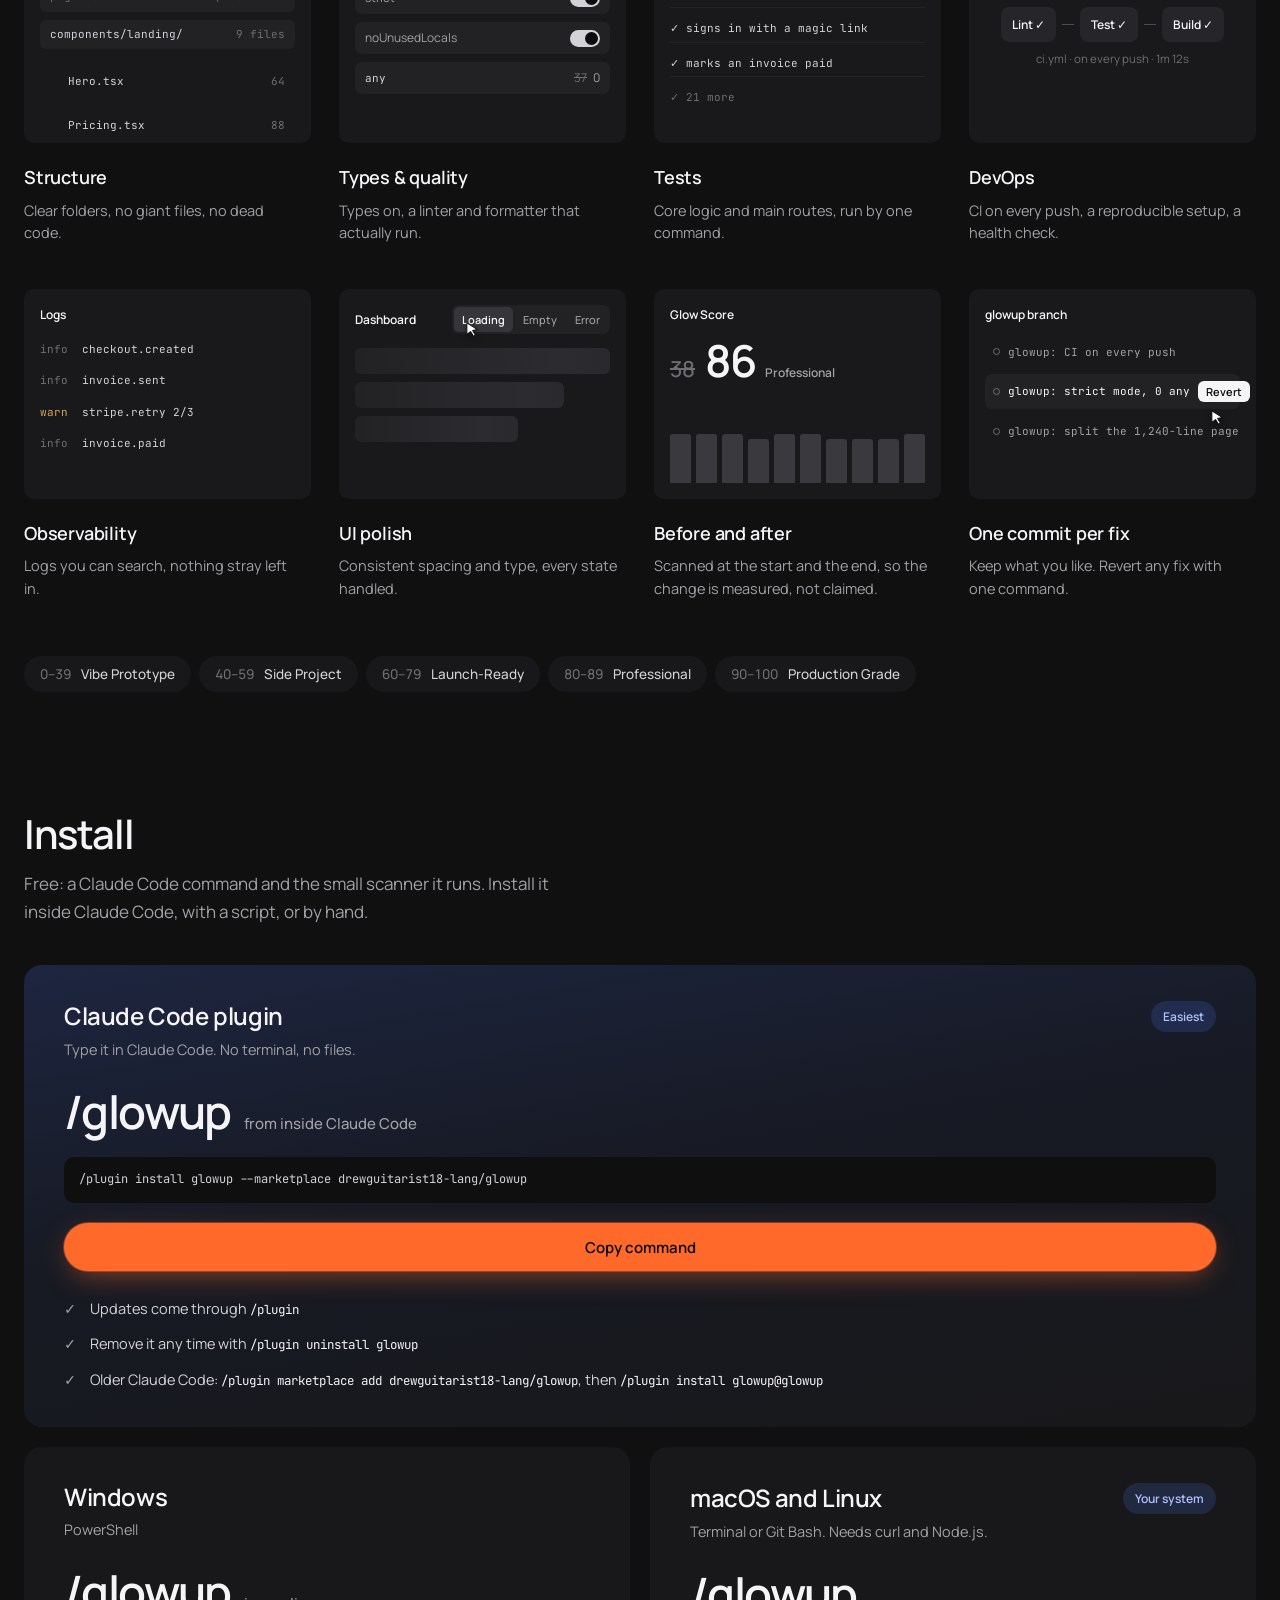
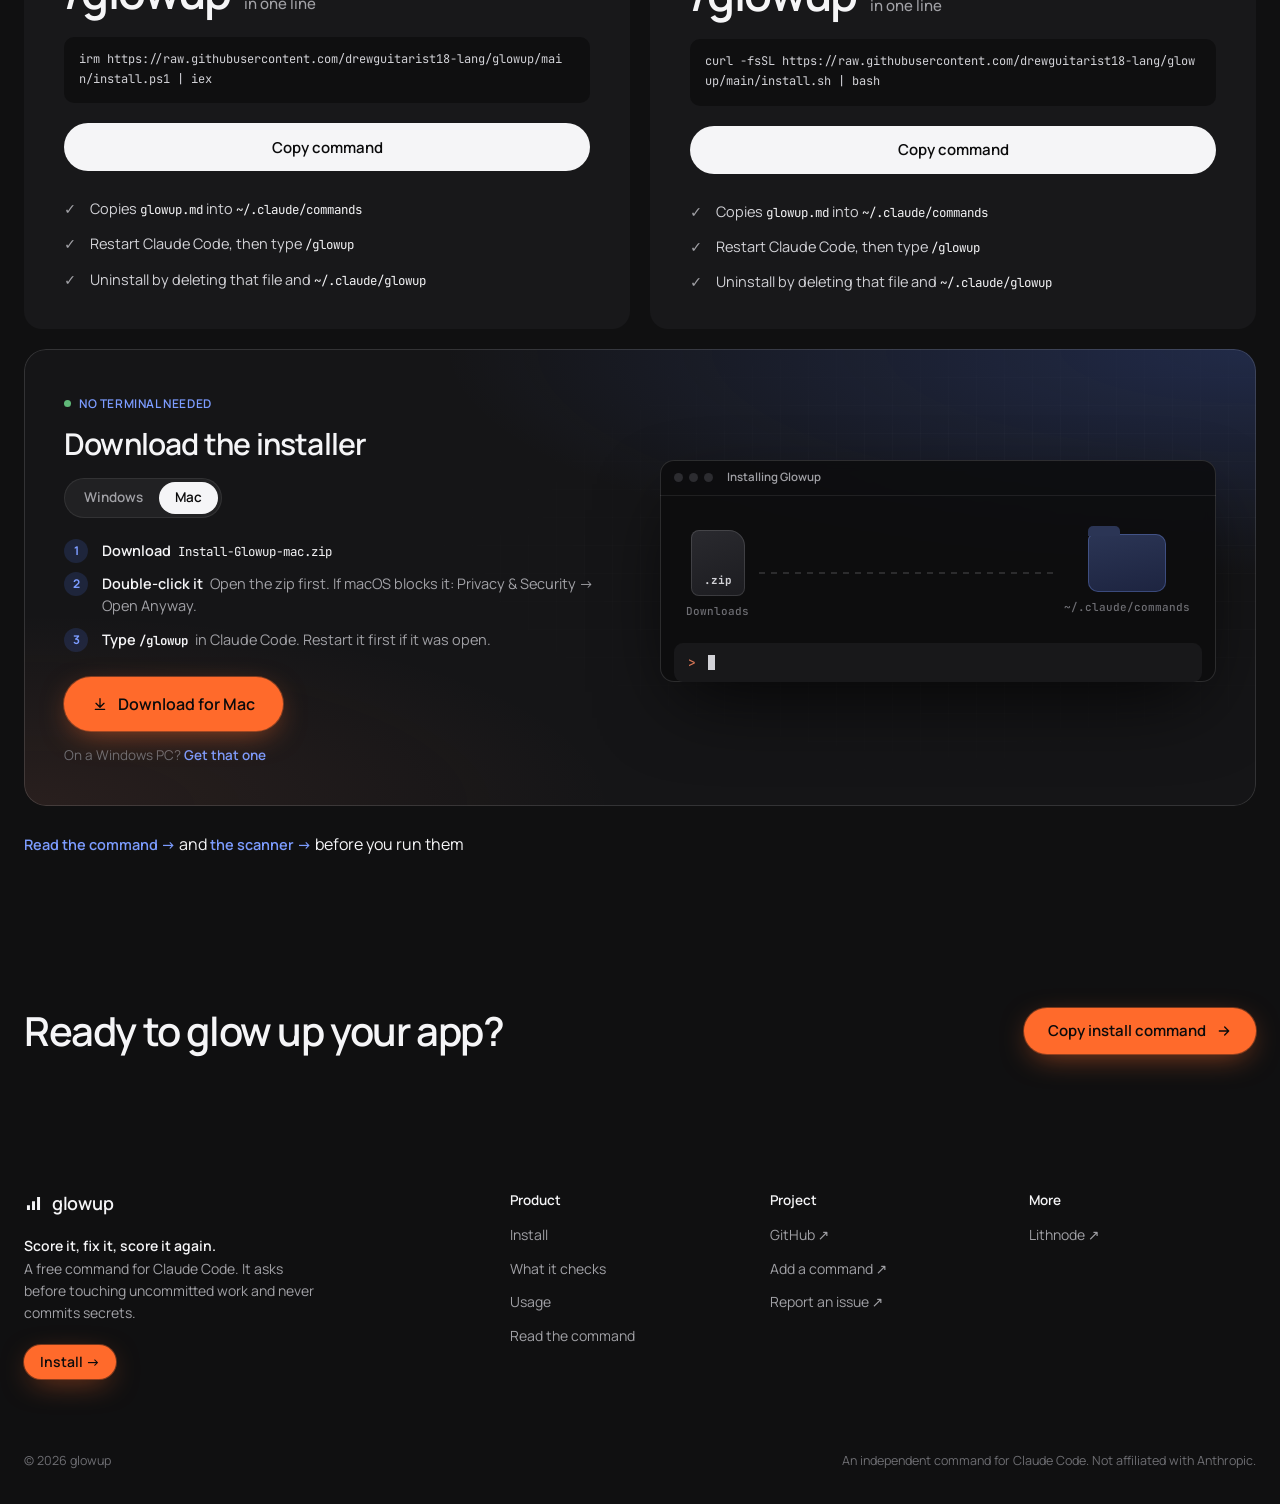
==== commit 347fa549: "Site: a faded backdrop of score bars climbing behind the hero Uneven grey bars on the left, a clean " ====
--- a/site/index.html
+++ b/site/index.html
@@ -16,7 +16,7 @@
   <link rel="preconnect" href="https://api.fontshare.com" crossorigin>
   <link rel="stylesheet" href="https://api.fontshare.com/v2/css?f[]=general-sans@400,500,600&display=swap">
   <link rel="stylesheet" href="https://fonts.googleapis.com/css2?family=Manrope:wght@400..700&family=JetBrains+Mono:wght@400;500;600&display=swap">
-  <link rel="stylesheet" href="styles.css?v=48">
+  <link rel="stylesheet" href="styles.css?v=49">
 </head>
 <body>
 <a class="skip" href="#main">Skip to content</a>
@@ -43,6 +43,8 @@
 <main id="main">
 
   <section class="hero">
+    <!-- Backdrop: the score climbing. Uneven grey bars on the left, a clean lit climb on the right. -->
+    <div class="rise" aria-hidden="true"><i style="--h:4.0%;--t:0.000"></i><i style="--h:24.4%;--t:0.029"></i><i style="--h:9.2%;--t:0.057"></i><i style="--h:8.1%;--t:0.086"></i><i style="--h:20.2%;--t:0.114"></i><i style="--h:16.7%;--t:0.143"></i><i style="--h:13.6%;--t:0.171"></i><i style="--h:22.7%;--t:0.200"></i><i style="--h:23.6%;--t:0.229"></i><i style="--h:21.2%;--t:0.257"></i><i style="--h:24.8%;--t:0.286"></i><i style="--h:25.4%;--t:0.314"></i><i style="--h:29.4%;--t:0.343"></i><i style="--h:23.5%;--t:0.371"></i><i style="--h:27.1%;--t:0.400"></i><i style="--h:33.0%;--t:0.429"></i><i style="--h:34.8%;--t:0.457"></i><i style="--h:30.6%;--t:0.486"></i><i style="--h:38.8%;--t:0.514"></i><i style="--h:39.3%;--t:0.543"></i><i style="--h:45.1%;--t:0.571"></i><i style="--h:46.6%;--t:0.600"></i><i style="--h:45.0%;--t:0.629"></i><i style="--h:50.0%;--t:0.657"></i><i style="--h:54.8%;--t:0.686"></i><i style="--h:56.5%;--t:0.714"></i><i style="--h:59.3%;--t:0.743"></i><i style="--h:62.1%;--t:0.771"></i><i style="--h:66.1%;--t:0.800"></i><i style="--h:69.1%;--t:0.829"></i><i style="--h:71.6%;--t:0.857"></i><i style="--h:75.1%;--t:0.886"></i><i style="--h:79.0%;--t:0.914"></i><i style="--h:82.4%;--t:0.943"></i><i style="--h:86.1%;--t:0.971"></i><i style="--h:90.0%;--t:1.000"></i></div>
     <div class="wrap">
       <p class="eyebrow">Code review, then the fixes</p>
       <h1>Your vibe-coded app<br> deserves a glow up.</h1>
--- a/site/styles.css
+++ b/site/styles.css
@@ -67,7 +67,12 @@
 .head-link { font-size: 14.5px; font-weight: 500; color: var(--mute); }
 
 /* hero */
-.hero { padding: 64px 0 0; text-align: center; }
+.hero { position: relative; isolation: isolate; padding: 64px 0 0; text-align: center; }
+/* backdrop: the score climbing, from an uneven grey mess to a clean lit climb. Sits behind the copy and runs in behind the product shot. */
+.rise { position: absolute; z-index: -1; top: 0; left: 0; right: 0; height: 600px; display: flex; align-items: flex-end; gap: 10px; padding: 0 10px; pointer-events: none; -webkit-mask-image: radial-gradient(60% 75% at 50% 42%, rgba(0, 0, 0, .3), #000 100%); mask-image: radial-gradient(60% 75% at 50% 42%, rgba(0, 0, 0, .3), #000 100%); }
+.rise::before { content: ""; position: absolute; inset: 0; background: radial-gradient(55% 90% at 92% 100%, rgba(74, 116, 245, .2), transparent 70%); }
+.rise i { position: relative; flex: 1; height: var(--h); transform-origin: bottom; opacity: calc(.05 + var(--t) * var(--t) * .3); background: linear-gradient(to top, transparent, color-mix(in srgb, var(--link) calc(var(--t) * 100%), #9a9aa0)); box-shadow: 0 -1px 0 color-mix(in srgb, #fff calc(var(--t) * 70%), transparent); animation: bars-up 1.1s cubic-bezier(.2, .7, .2, 1) calc(var(--t) * .7s) backwards; }
+@keyframes bars-up { from { transform: scaleY(0); } }
 .eyebrow { font: 600 12.5px/1 var(--body); letter-spacing: 2px; text-transform: uppercase; color: var(--mute); margin-bottom: 24px; }
 .hero h1 { font-size: 80px; font-weight: 600; letter-spacing: -3.6px; line-height: 1.02; }
 .lede { max-width: 640px; margin: 24px auto 0; font-size: 19px; line-height: 1.6; color: var(--mute); }
@@ -455,6 +460,8 @@
   .wrap { padding: 0 16px; }
   .head-link { display: none; }
   .hero { padding-top: 48px; }
+  .rise { height: 720px; gap: 6px; padding: 0 6px; }
+  .rise i:nth-child(even) { display: none; }
   .hero h1 { font-size: 40px; letter-spacing: -1.4px; line-height: 1.06; }
   .hero h1 br { display: none; }
   .lede { font-size: 16px; }
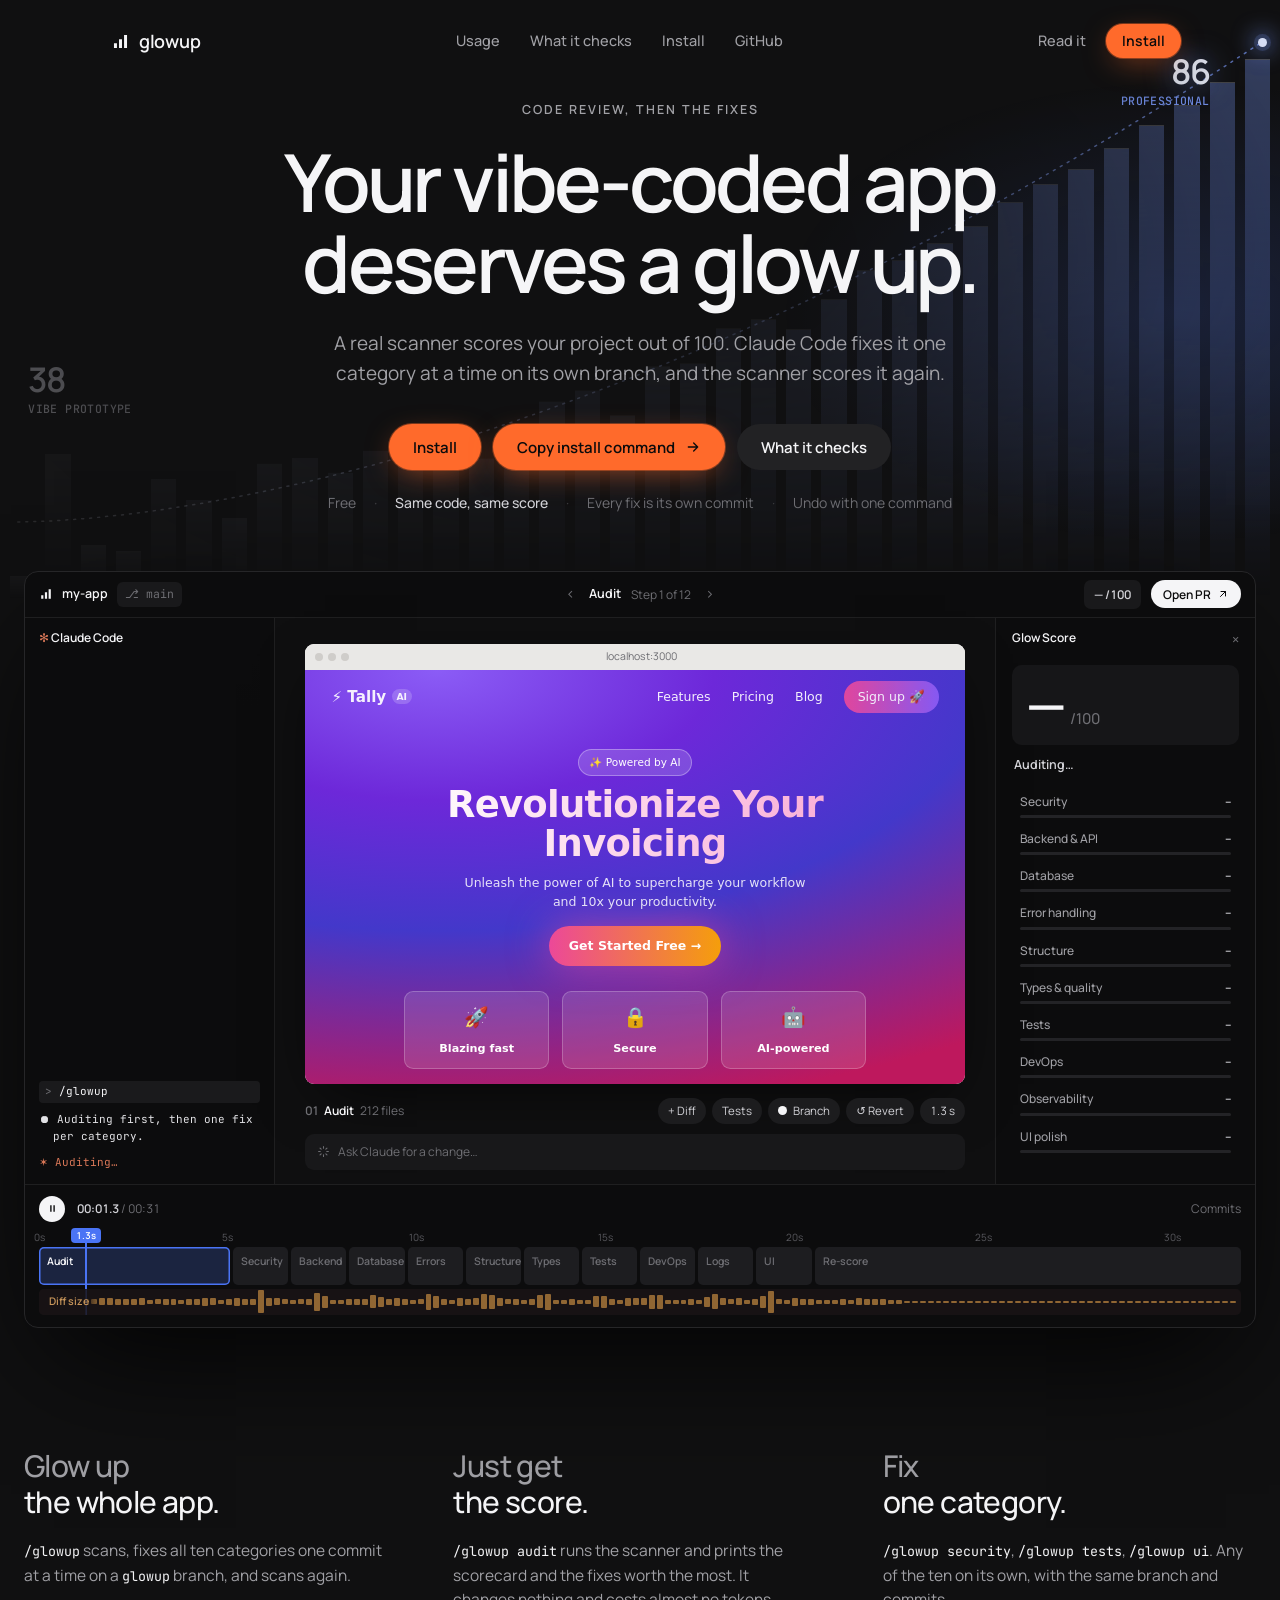
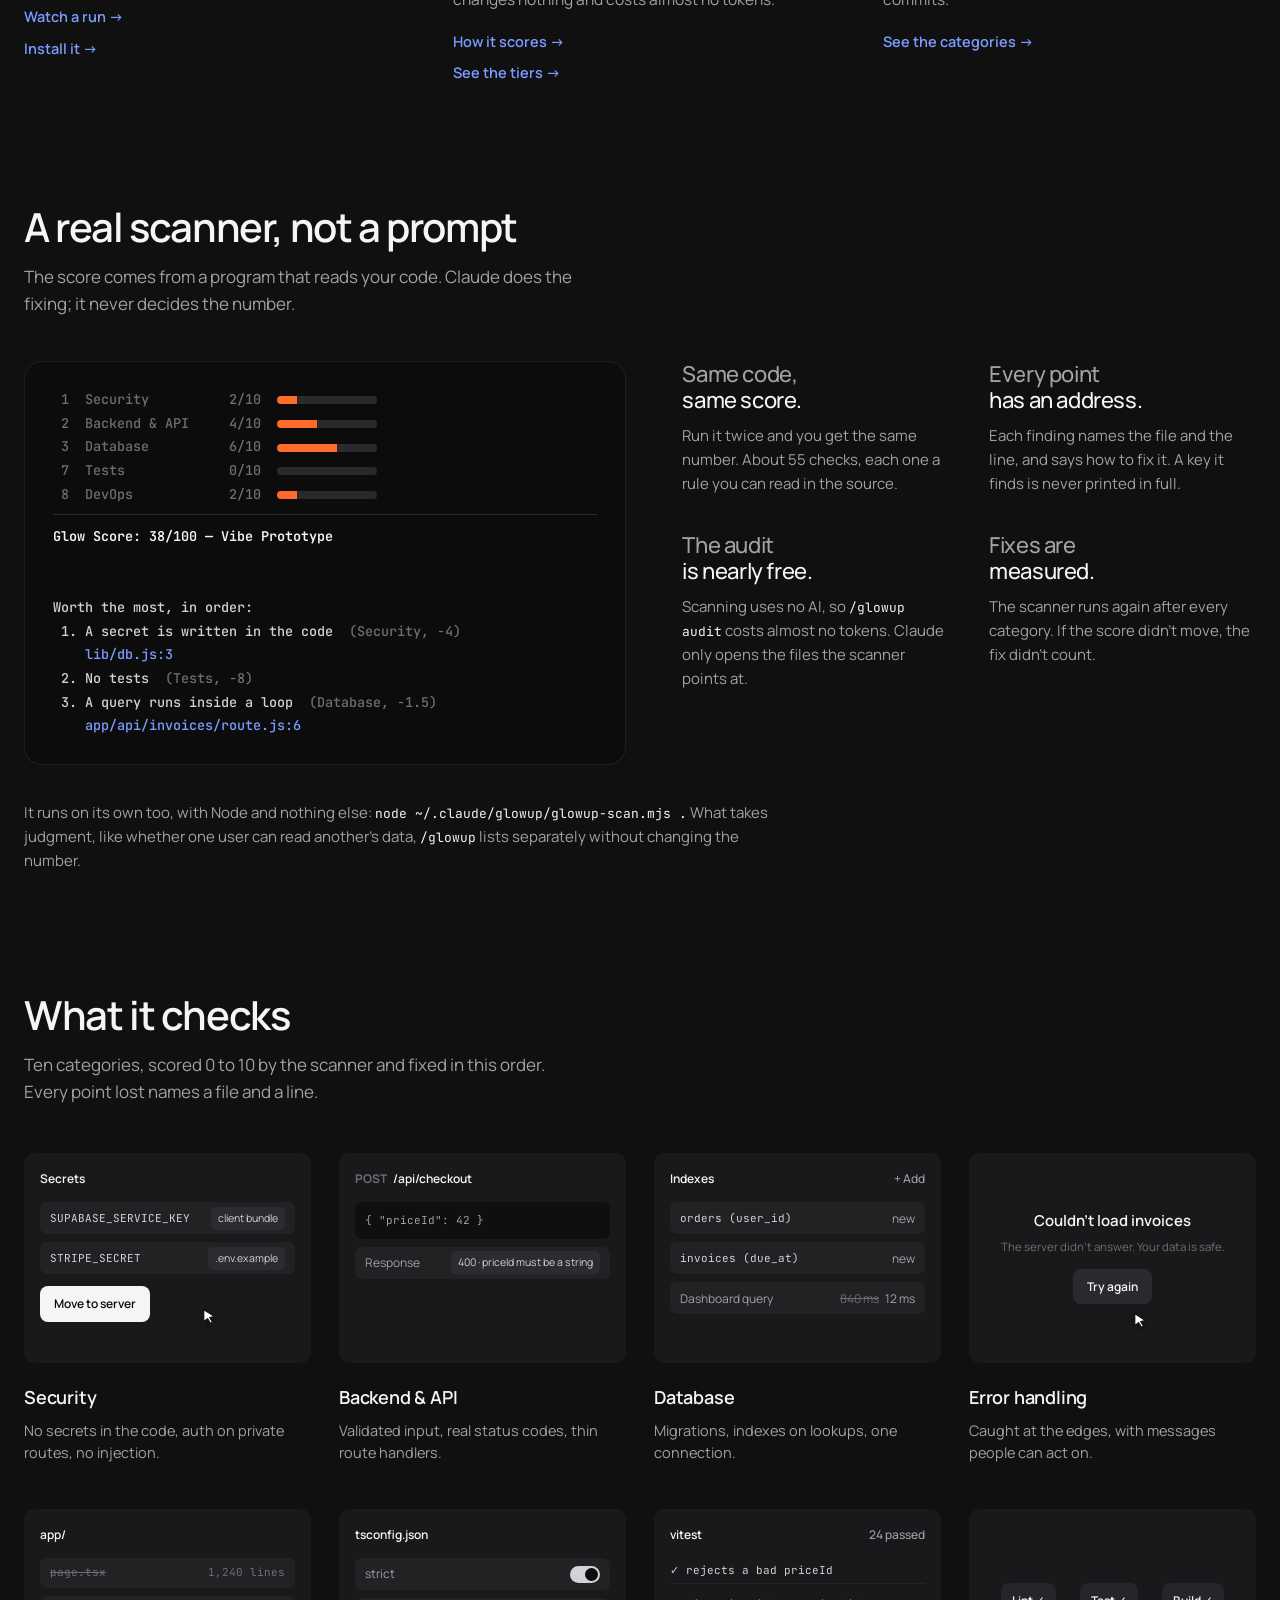
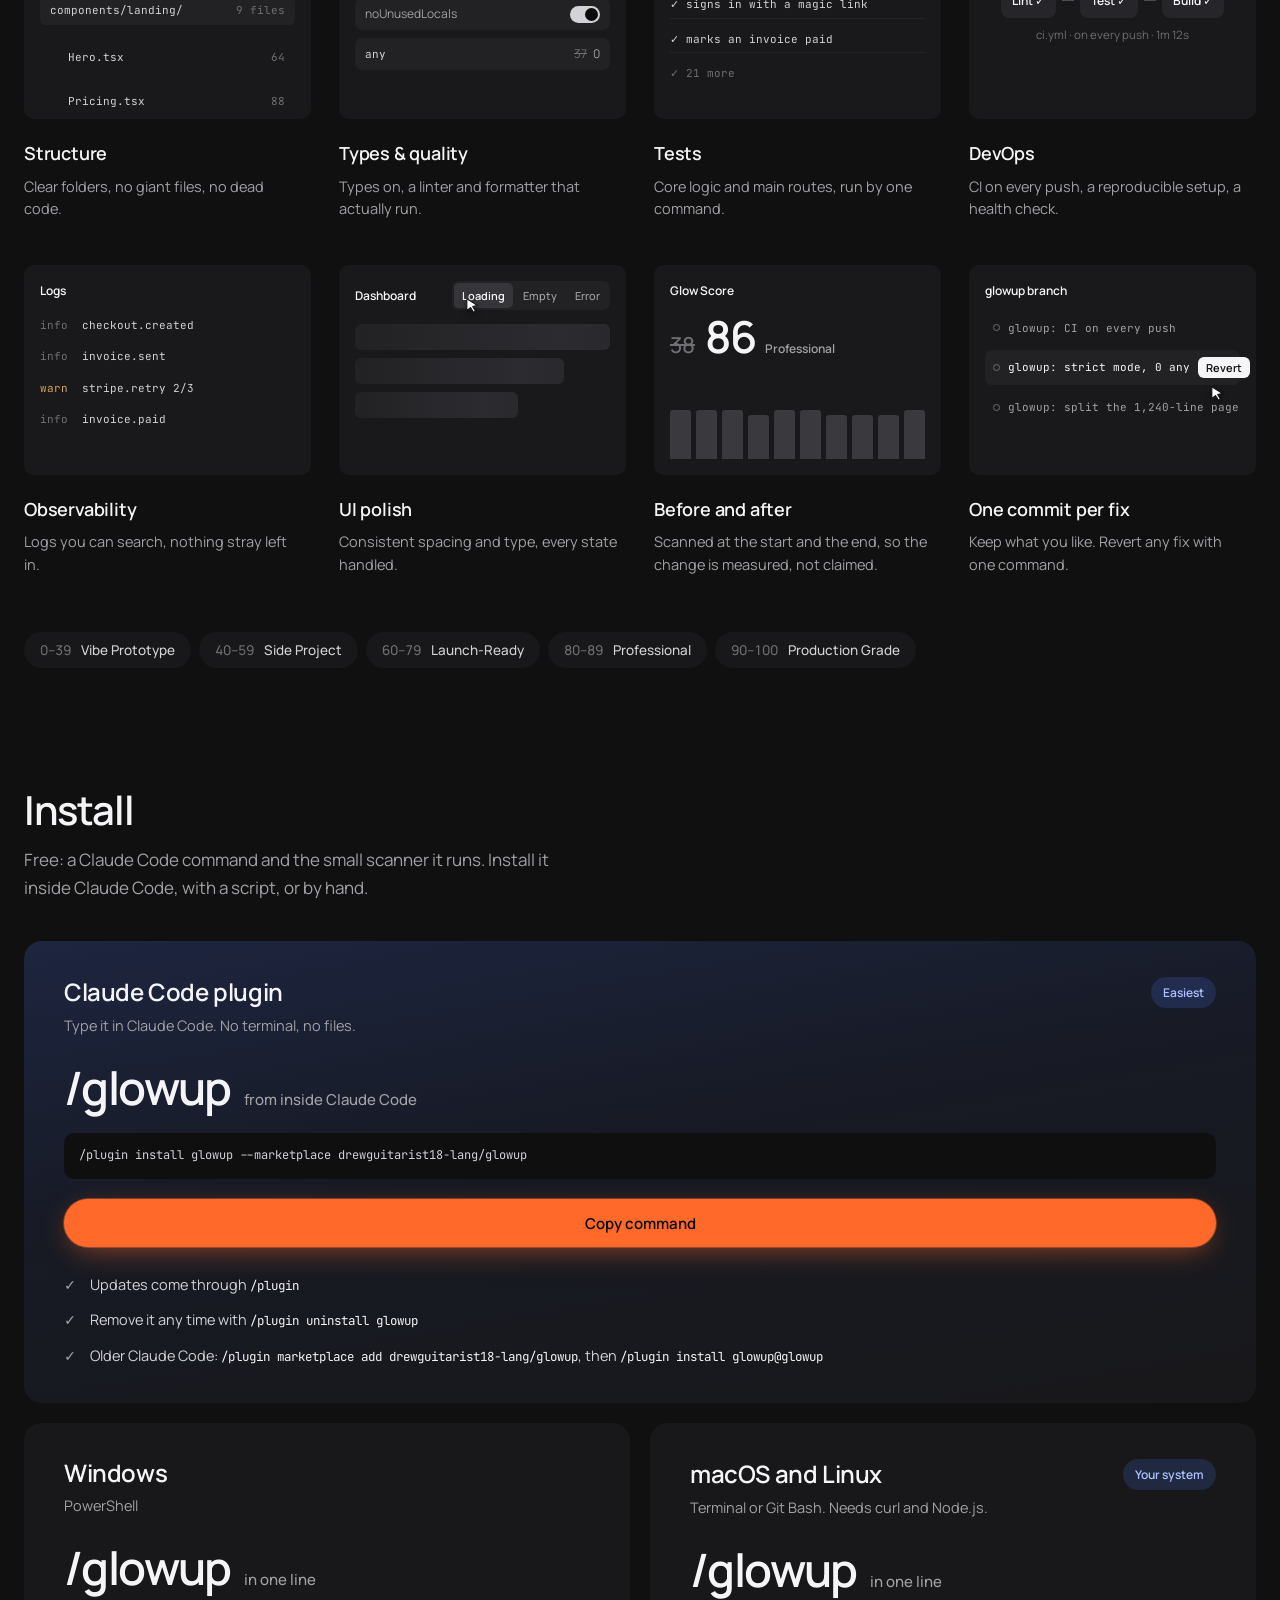
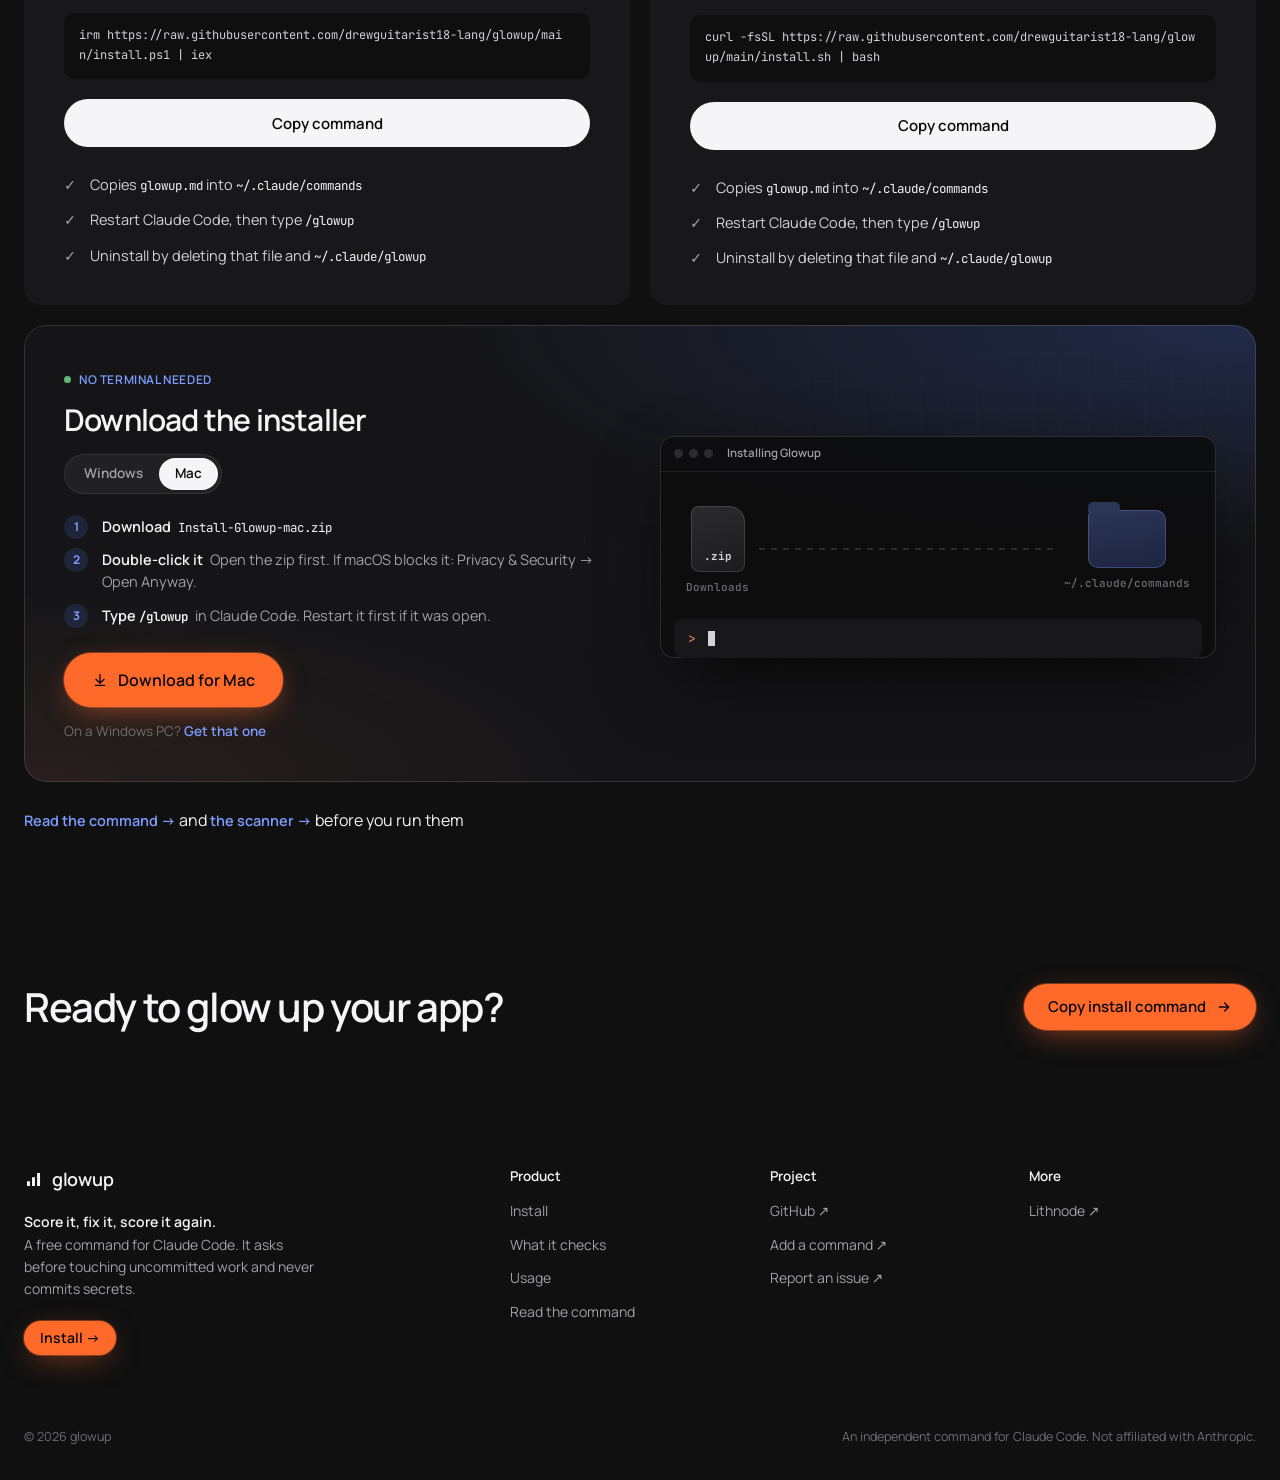
==== commit 1dad474b: "Site: floating pill navigation bar and install button in hero" ====
--- a/site/index.html
+++ b/site/index.html
@@ -16,13 +16,14 @@
   <link rel="preconnect" href="https://api.fontshare.com" crossorigin>
   <link rel="stylesheet" href="https://api.fontshare.com/v2/css?f[]=general-sans@400,500,600&display=swap">
   <link rel="stylesheet" href="https://fonts.googleapis.com/css2?family=Manrope:wght@400..700&family=JetBrains+Mono:wght@400;500;600&display=swap">
-  <link rel="stylesheet" href="styles.css?v=49">
+  <link rel="stylesheet" href="styles.css?v=51">
 </head>
 <body>
 <a class="skip" href="#main">Skip to content</a>
-
-<header class="site">
-  <div class="wrap">
+<div id="top" aria-hidden="true"></div>
+
+<header class="site" id="nav">
+  <div class="bar">
     <a class="brand" href="./">
       <svg viewBox="0 0 32 32" aria-hidden="true"><path d="M5 19h5v8H5zM13.5 12h5v15h-5zM22 5h5v22h-5z" fill="currentColor"/></svg>
       glowup
@@ -43,13 +44,14 @@
 <main id="main">
 
   <section class="hero">
-    <!-- Backdrop: the score climbing. Uneven grey bars on the left, a clean lit climb on the right. -->
-    <div class="rise" aria-hidden="true"><i style="--h:4.0%;--t:0.000"></i><i style="--h:24.4%;--t:0.029"></i><i style="--h:9.2%;--t:0.057"></i><i style="--h:8.1%;--t:0.086"></i><i style="--h:20.2%;--t:0.114"></i><i style="--h:16.7%;--t:0.143"></i><i style="--h:13.6%;--t:0.171"></i><i style="--h:22.7%;--t:0.200"></i><i style="--h:23.6%;--t:0.229"></i><i style="--h:21.2%;--t:0.257"></i><i style="--h:24.8%;--t:0.286"></i><i style="--h:25.4%;--t:0.314"></i><i style="--h:29.4%;--t:0.343"></i><i style="--h:23.5%;--t:0.371"></i><i style="--h:27.1%;--t:0.400"></i><i style="--h:33.0%;--t:0.429"></i><i style="--h:34.8%;--t:0.457"></i><i style="--h:30.6%;--t:0.486"></i><i style="--h:38.8%;--t:0.514"></i><i style="--h:39.3%;--t:0.543"></i><i style="--h:45.1%;--t:0.571"></i><i style="--h:46.6%;--t:0.600"></i><i style="--h:45.0%;--t:0.629"></i><i style="--h:50.0%;--t:0.657"></i><i style="--h:54.8%;--t:0.686"></i><i style="--h:56.5%;--t:0.714"></i><i style="--h:59.3%;--t:0.743"></i><i style="--h:62.1%;--t:0.771"></i><i style="--h:66.1%;--t:0.800"></i><i style="--h:69.1%;--t:0.829"></i><i style="--h:71.6%;--t:0.857"></i><i style="--h:75.1%;--t:0.886"></i><i style="--h:79.0%;--t:0.914"></i><i style="--h:82.4%;--t:0.943"></i><i style="--h:86.1%;--t:0.971"></i><i style="--h:90.0%;--t:1.000"></i></div>
+    <!-- Backdrop: the score climbing. Uneven grey bars on the left, a clean lit climb on the right, and above them the line from 38 to 86 (the demo's scores). -->
+    <div class="rise" aria-hidden="true"><i style="--h:4.0%;--t:0.000"></i><i style="--h:24.4%;--t:0.029"></i><i style="--h:9.2%;--t:0.057"></i><i style="--h:8.1%;--t:0.086"></i><i style="--h:20.2%;--t:0.114"></i><i style="--h:16.7%;--t:0.143"></i><i style="--h:13.6%;--t:0.171"></i><i style="--h:22.7%;--t:0.200"></i><i style="--h:23.6%;--t:0.229"></i><i style="--h:21.2%;--t:0.257"></i><i style="--h:24.8%;--t:0.286"></i><i style="--h:25.4%;--t:0.314"></i><i style="--h:29.4%;--t:0.343"></i><i style="--h:23.5%;--t:0.371"></i><i style="--h:27.1%;--t:0.400"></i><i style="--h:33.0%;--t:0.429"></i><i style="--h:34.8%;--t:0.457"></i><i style="--h:30.6%;--t:0.486"></i><i style="--h:38.8%;--t:0.514"></i><i style="--h:39.3%;--t:0.543"></i><i style="--h:45.1%;--t:0.571"></i><i style="--h:46.6%;--t:0.600"></i><i style="--h:45.0%;--t:0.629"></i><i style="--h:50.0%;--t:0.657"></i><i style="--h:54.8%;--t:0.686"></i><i style="--h:56.5%;--t:0.714"></i><i style="--h:59.3%;--t:0.743"></i><i style="--h:62.1%;--t:0.771"></i><i style="--h:66.1%;--t:0.800"></i><i style="--h:69.1%;--t:0.829"></i><i style="--h:71.6%;--t:0.857"></i><i style="--h:75.1%;--t:0.886"></i><i style="--h:79.0%;--t:0.914"></i><i style="--h:82.4%;--t:0.943"></i><i style="--h:86.1%;--t:0.971"></i><i style="--h:90.0%;--t:1.000"></i><svg class="rise-line" viewBox="0 0 100 100" preserveAspectRatio="none"><defs><linearGradient id="rise-g" x1="0" x2="1" y1="0" y2="0"><stop offset="0" stop-color="#9a9aa0" stop-opacity=".25"/><stop offset="1" stop-color="#7c9cff"/></linearGradient></defs><path d="M1.39 87.00L4.17 86.81L6.94 86.38L9.72 85.77L12.50 85.00L15.28 84.07L18.06 83.01L20.83 81.81L23.61 80.49L26.39 79.05L29.17 77.49L31.94 75.82L34.72 74.03L37.50 72.14L40.28 70.15L43.06 68.05L45.83 65.86L48.61 63.56L51.39 61.17L54.17 58.68L56.94 56.10L59.72 53.43L62.50 50.67L65.28 47.82L68.06 44.88L70.83 41.85L73.61 38.74L76.39 35.54L79.17 32.26L81.94 28.89L84.72 25.44L87.50 21.91L90.28 18.30L93.06 14.62L95.83 10.85L98.61 7.00" fill="none" stroke="url(#rise-g)" stroke-width="1.5" stroke-dasharray="2 6" stroke-linecap="round" vector-effect="non-scaling-stroke"/></svg><span class="rise-dot" style="left:98.61%;top:7.00%"></span><p class="rise-tag rise-from"><b>38</b><span>Vibe Prototype</span></p><p class="rise-tag rise-to"><b>86</b><span>Professional</span></p></div>
     <div class="wrap">
       <p class="eyebrow">Code review, then the fixes</p>
       <h1>Your vibe-coded app<br> deserves a glow up.</h1>
       <p class="lede">A real scanner scores your project out of 100. Claude Code fixes it one category at a time on its own branch, and the scanner scores it again.</p>
       <div class="actions">
+        <a class="btn btn-go" href="#install">Install</a>
         <button type="button" class="btn btn-go" data-copy-install><span>Copy install command</span><svg class="i" viewBox="0 0 24 24"><path d="M5 12h14M13 6l6 6-6 6"/></svg></button>
         <a class="btn btn-dark" href="#checks">What it checks</a>
       </div>
--- a/site/styles.css
+++ b/site/styles.css
@@ -56,23 +56,38 @@
 .btn.btn-go.done { background: var(--go-hover); }
 .btn.done span::after { content: " ✓"; }
 
-/* header */
-header.site { position: sticky; top: 0; z-index: 20; background: rgba(16, 16, 17, .8); backdrop-filter: saturate(1.4) blur(14px); -webkit-backdrop-filter: saturate(1.4) blur(14px); }
-header.site .wrap { display: grid; grid-template-columns: 1fr auto 1fr; align-items: center; height: 64px; }
+/* header: floating pill nav, styled like lithnode.com */
+#top { position: absolute; top: 0; left: 0; width: 1px; height: 24px; pointer-events: none; }
+header.site { position: fixed; top: 0; left: 0; right: 0; z-index: 50; padding: 14px 16px 0; pointer-events: none; }
+header.site .bar { pointer-events: auto; display: flex; align-items: center; justify-content: space-between; gap: 24px; height: 54px; padding: 0 8px 0 20px; margin: 0 auto;
+                   max-width: 1100px; border-radius: 999px; border: 1px solid transparent; background: transparent;
+                   transition: max-width .6s cubic-bezier(.16, 1, .3, 1), background .4s, border-color .4s, backdrop-filter .4s, box-shadow .4s, padding .6s cubic-bezier(.16, 1, .3, 1); }
+header.site.pill .bar { max-width: 760px; padding-left: 20px; background: rgba(18, 18, 20, .78); border-color: var(--line-2);
+                        backdrop-filter: blur(18px) saturate(1.4); -webkit-backdrop-filter: blur(18px) saturate(1.4);
+                        box-shadow: 0 16px 36px -10px rgba(0, 0, 0, .75); }
 .brand { display: inline-flex; align-items: center; gap: 9px; font: 600 18px/1 var(--head); letter-spacing: -.3px; }
 .brand svg { width: 19px; height: 19px; }
-header nav { display: flex; gap: 32px; font-size: 14.5px; font-weight: 500; color: var(--mute); }
+header nav { display: flex; gap: 30px; font-size: 14.5px; font-weight: 500; color: var(--mute); }
 header nav a:hover, .head-link:hover { color: var(--fg); }
-.head-r { display: flex; align-items: center; justify-content: flex-end; gap: 22px; }
+.head-r { display: flex; align-items: center; justify-content: flex-end; gap: 20px; }
 .head-link { font-size: 14.5px; font-weight: 500; color: var(--mute); }
 
 /* hero */
-.hero { position: relative; isolation: isolate; padding: 64px 0 0; text-align: center; }
+.hero { position: relative; isolation: isolate; padding: 104px 0 0; text-align: center; }
 /* backdrop: the score climbing, from an uneven grey mess to a clean lit climb. Sits behind the copy and runs in behind the product shot. */
 .rise { position: absolute; z-index: -1; top: 0; left: 0; right: 0; height: 600px; display: flex; align-items: flex-end; gap: 10px; padding: 0 10px; pointer-events: none; -webkit-mask-image: radial-gradient(60% 75% at 50% 42%, rgba(0, 0, 0, .3), #000 100%); mask-image: radial-gradient(60% 75% at 50% 42%, rgba(0, 0, 0, .3), #000 100%); }
-.rise::before { content: ""; position: absolute; inset: 0; background: radial-gradient(55% 90% at 92% 100%, rgba(74, 116, 245, .2), transparent 70%); }
+.rise::before { content: ""; position: absolute; inset: 0; background: radial-gradient(45% 55% at 92% 52%, rgba(74, 116, 245, .2), transparent 70%); }
 .rise i { position: relative; flex: 1; height: var(--h); transform-origin: bottom; opacity: calc(.05 + var(--t) * var(--t) * .3); background: linear-gradient(to top, transparent, color-mix(in srgb, var(--link) calc(var(--t) * 100%), #9a9aa0)); box-shadow: 0 -1px 0 color-mix(in srgb, #fff calc(var(--t) * 70%), transparent); animation: bars-up 1.1s cubic-bezier(.2, .7, .2, 1) calc(var(--t) * .7s) backwards; }
 @keyframes bars-up { from { transform: scaleY(0); } }
+/* above the bars: the line the score takes, 38 to 86, with a lit dot at the top */
+.rise-line { position: absolute; inset: 0; width: 100%; height: 100%; overflow: visible; opacity: .7; animation: rise-fade .9s ease-out 1.1s backwards; }
+.rise-dot { position: absolute; width: 9px; height: 9px; margin: -4.5px 0 0 -4.5px; border-radius: 50%; background: #dfe7ff; box-shadow: 0 0 0 4px rgba(124, 156, 255, .18), 0 0 22px 4px rgba(124, 156, 255, .8); animation: rise-fade .6s ease-out 1.7s backwards; }
+.rise-tag { position: absolute; display: flex; flex-direction: column; gap: 7px; font: 500 11.5px/1 var(--mono); letter-spacing: .4px; text-transform: uppercase; white-space: nowrap; animation: rise-fade .8s ease-out 1.5s backwards; }
+.rise-tag b { font: 600 34px/1 var(--head); letter-spacing: -1.2px; }
+.rise-from { left: 2.2%; bottom: 31%; color: var(--mute-2); text-align: left; opacity: .75; }
+.rise-to { right: 5.5%; top: 9%; color: var(--link); text-align: right; align-items: flex-end; }
+.rise-to b { color: #eef2ff; text-shadow: 0 0 28px rgba(124, 156, 255, .7); }
+@keyframes rise-fade { from { opacity: 0; } }
 .eyebrow { font: 600 12.5px/1 var(--body); letter-spacing: 2px; text-transform: uppercase; color: var(--mute); margin-bottom: 24px; }
 .hero h1 { font-size: 80px; font-weight: 600; letter-spacing: -3.6px; line-height: 1.02; }
 .lede { max-width: 640px; margin: 24px auto 0; font-size: 19px; line-height: 1.6; color: var(--mute); }
@@ -433,8 +448,9 @@
   .tiles { grid-template-columns: repeat(3, minmax(0, 1fr)); }
 }
 @media (max-width: 960px) {
+  .rise-tag { display: none; }
   header nav { display: none; }
-  header.site .wrap { grid-template-columns: 1fr auto; }
+  .head-link { display: none; }
   .hero h1 { font-size: 56px; letter-spacing: -2.2px; }
   .studio .body { grid-template-columns: 1fr; height: auto; }
   .cc { display: none; }
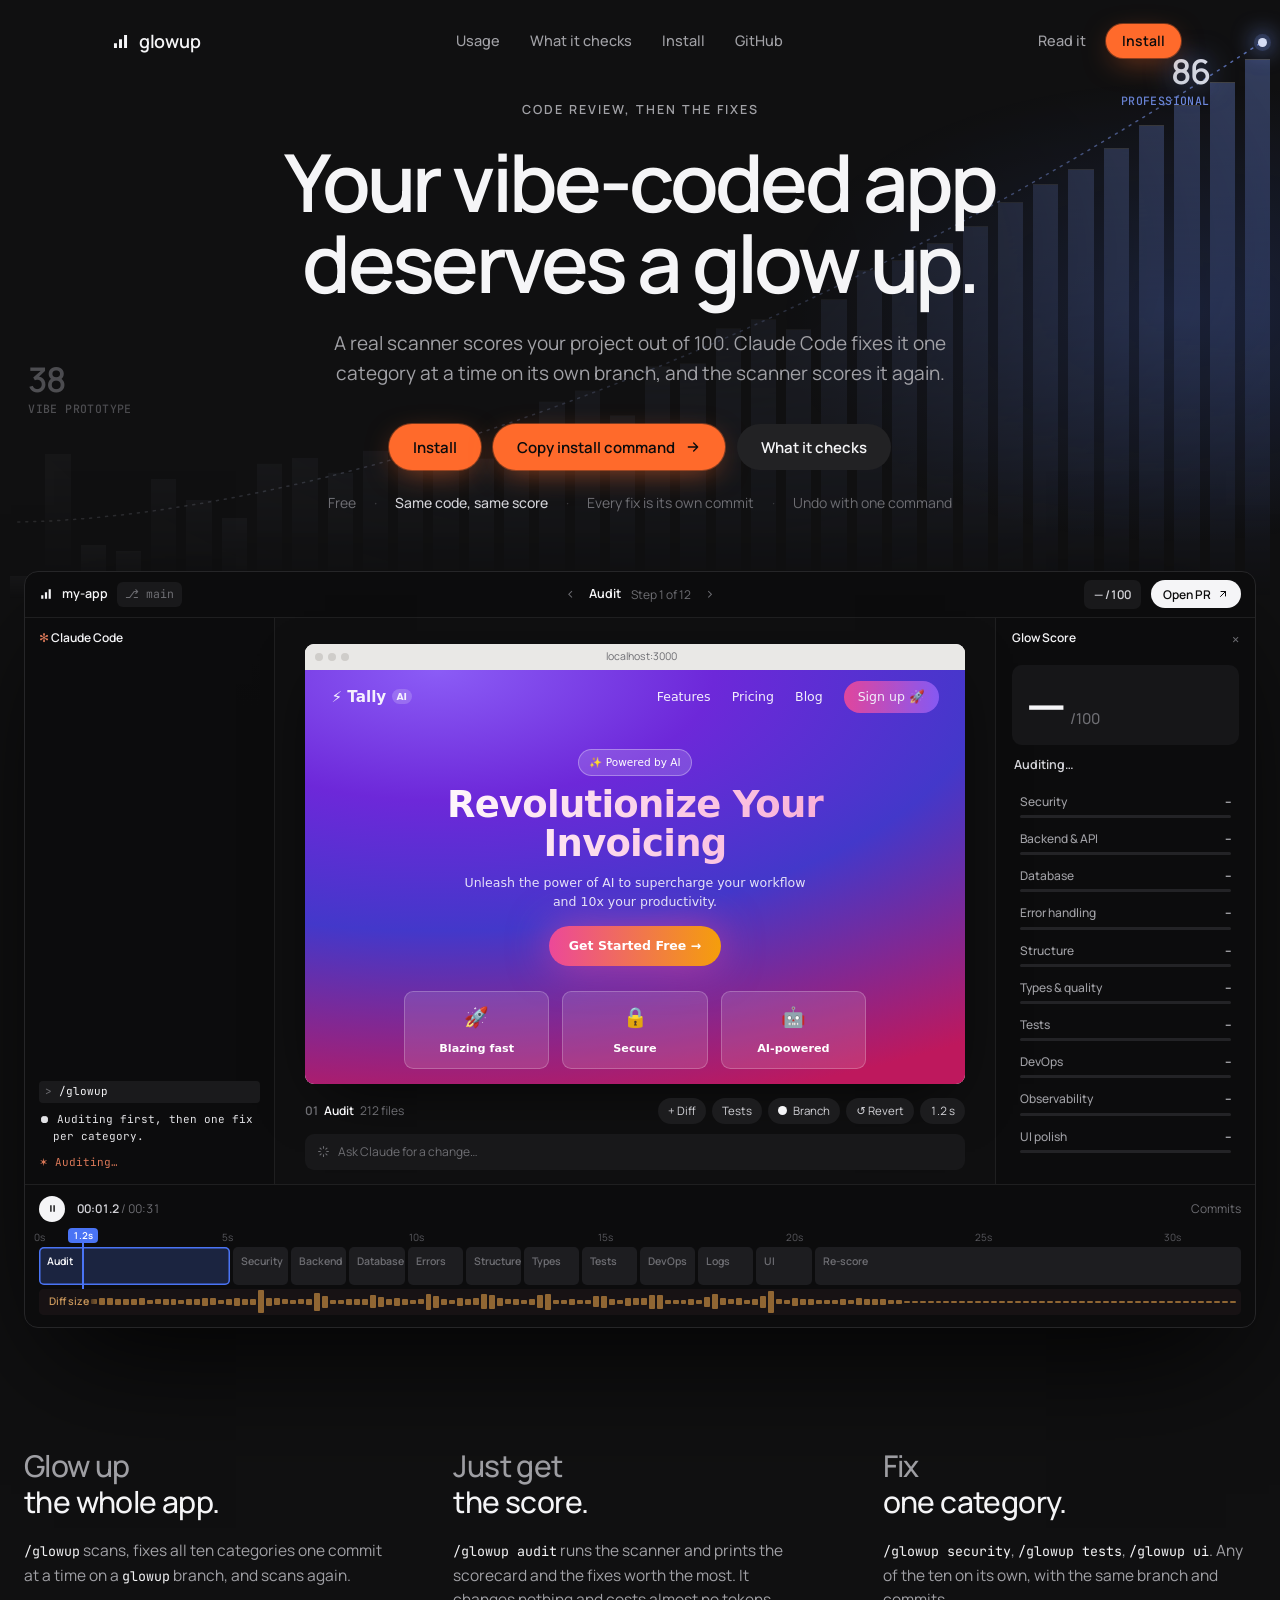
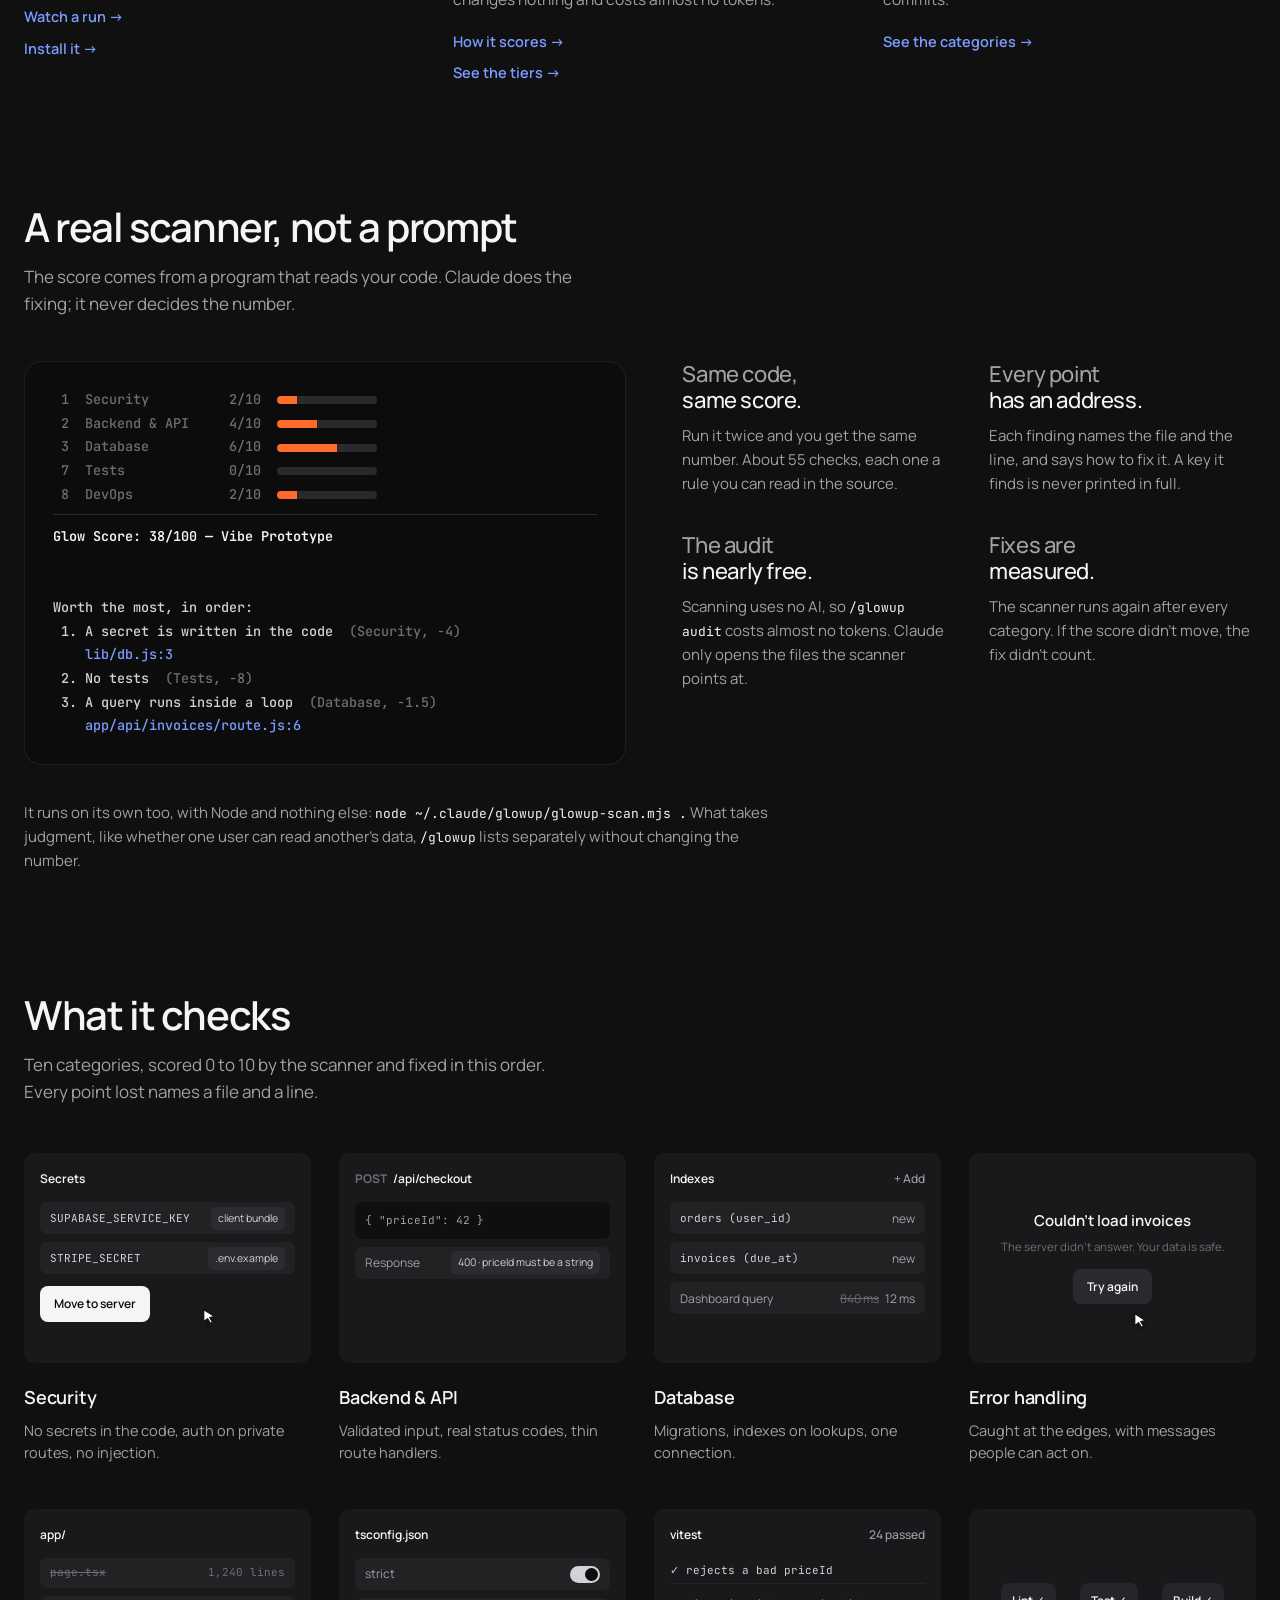
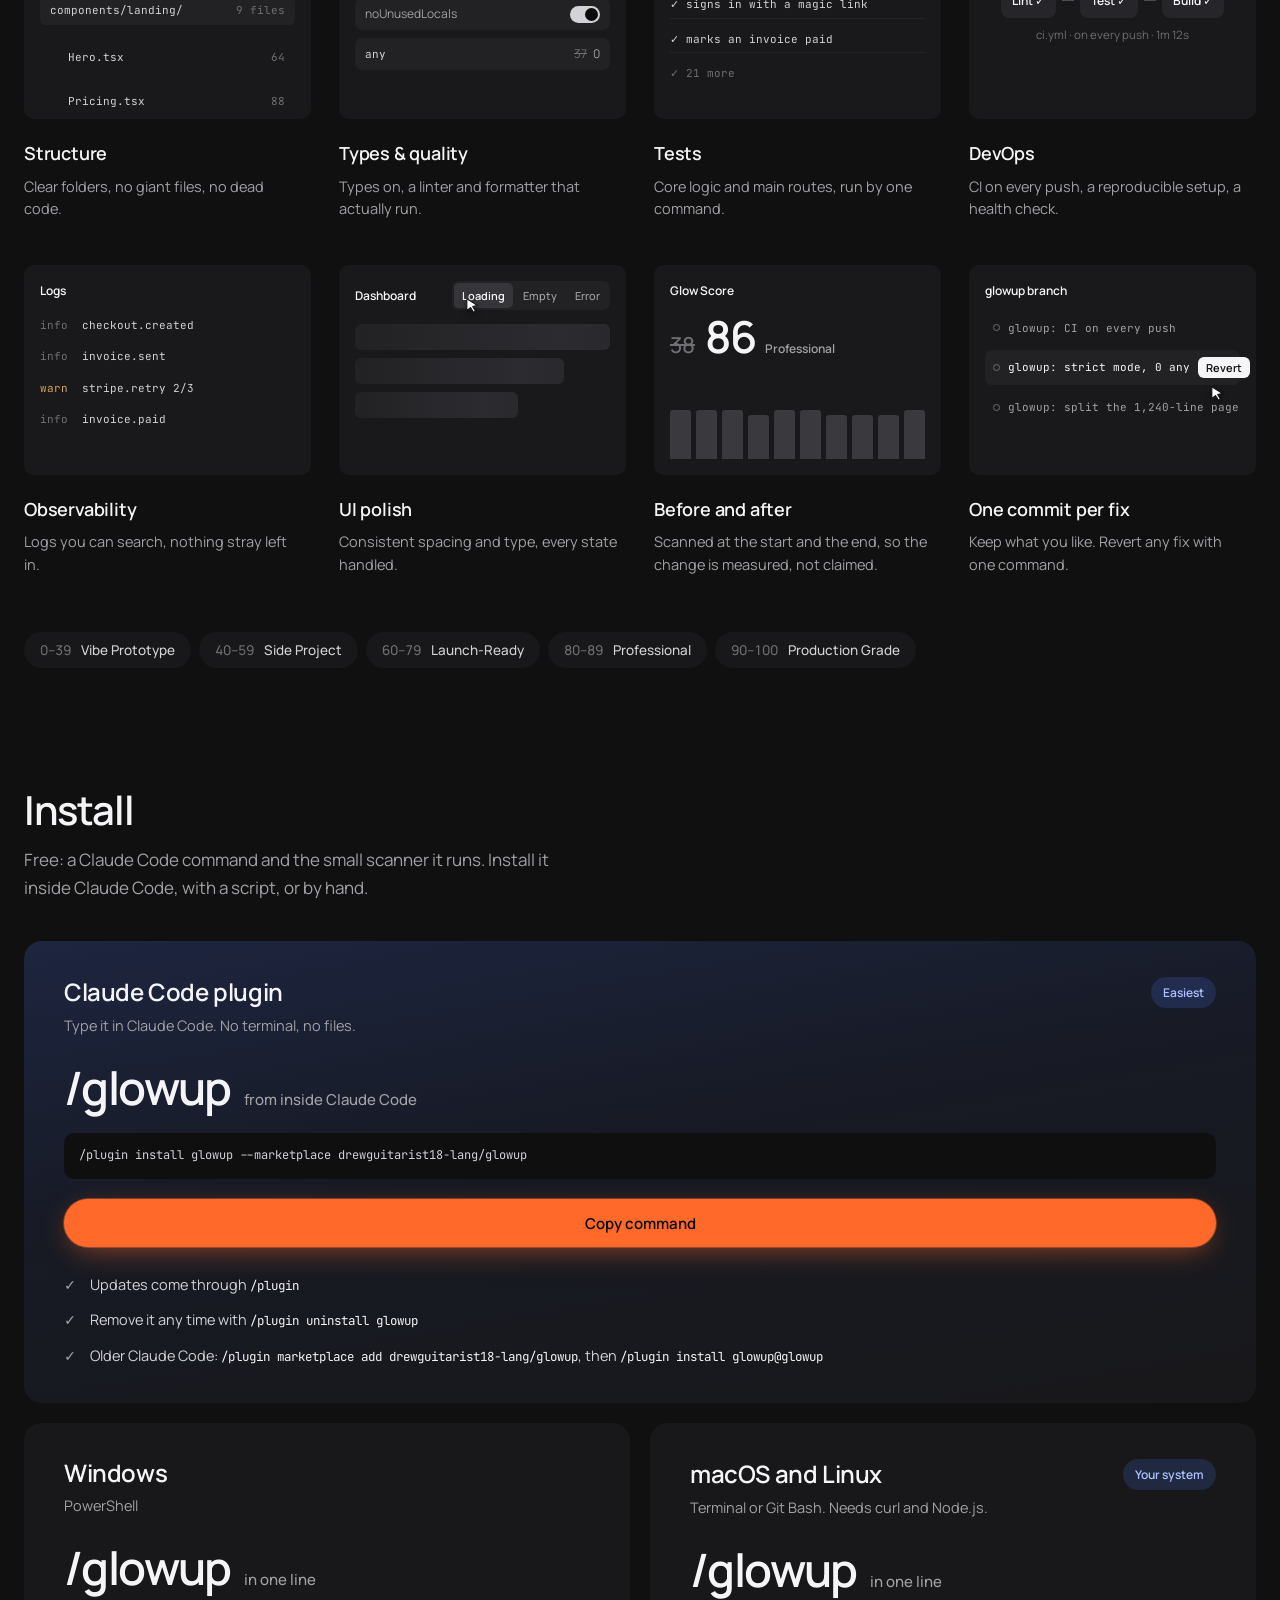
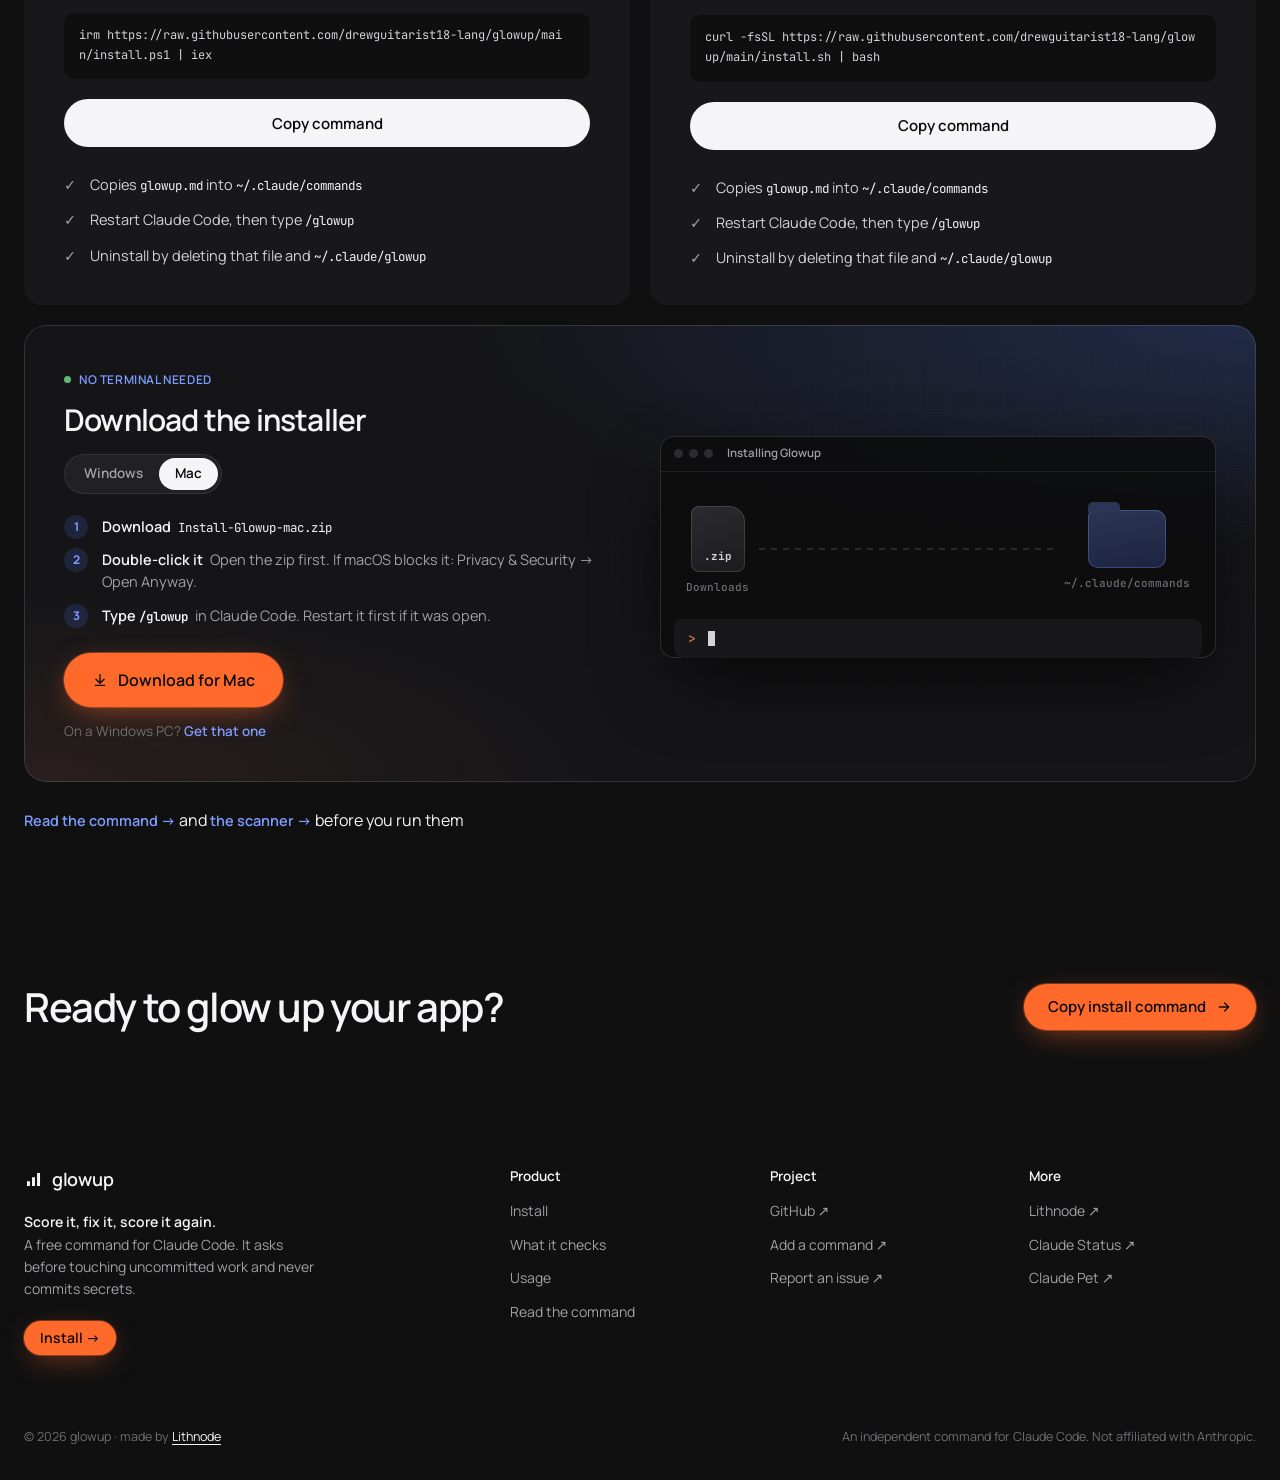
==== commit cbff974c: "Site: add Lithnode ecosystem cross-links in footer" ====
--- a/site/index.html
+++ b/site/index.html
@@ -16,7 +16,7 @@
   <link rel="preconnect" href="https://api.fontshare.com" crossorigin>
   <link rel="stylesheet" href="https://api.fontshare.com/v2/css?f[]=general-sans@400,500,600&display=swap">
   <link rel="stylesheet" href="https://fonts.googleapis.com/css2?family=Manrope:wght@400..700&family=JetBrains+Mono:wght@400;500;600&display=swap">
-  <link rel="stylesheet" href="styles.css?v=51">
+  <link rel="stylesheet" href="styles.css?v=52">
 </head>
 <body>
 <a class="skip" href="#main">Skip to content</a>
@@ -456,11 +456,13 @@
     </div>
     <div class="foot-col">
       <h2>More</h2>
-      <a href="https://lithnode.com">Lithnode ↗</a>
+      <a href="https://lithnode.com" target="_blank" rel="noopener">Lithnode ↗</a>
+      <a href="https://claude-status-nine.vercel.app" target="_blank" rel="noopener">Claude Status ↗</a>
+      <a href="https://pet.lithnode.com" target="_blank" rel="noopener">Claude Pet ↗</a>
     </div>
   </div>
   <div class="wrap foot-base">
-    <span>© 2026 glowup</span>
+    <span>© 2026 glowup · made by <a href="https://lithnode.com" target="_blank" rel="noopener">Lithnode</a></span>
     <span>An independent command for Claude Code. Not affiliated with Anthropic.</span>
   </div>
 </footer>
--- a/site/styles.css
+++ b/site/styles.css
@@ -440,6 +440,8 @@
 .foot-col a { color: var(--mute); }
 .foot-col a:hover { color: var(--fg); }
 .foot-base { display: flex; justify-content: space-between; gap: 16px; margin-top: 72px; color: var(--mute-2); font-size: 12.5px; flex-wrap: wrap; }
+.foot-base a { color: var(--fg); text-decoration: underline; text-underline-offset: 3px; }
+.foot-base a:hover { color: #fff; }
 
 /* ============ responsive ============ */
 @media (max-width: 1180px) {
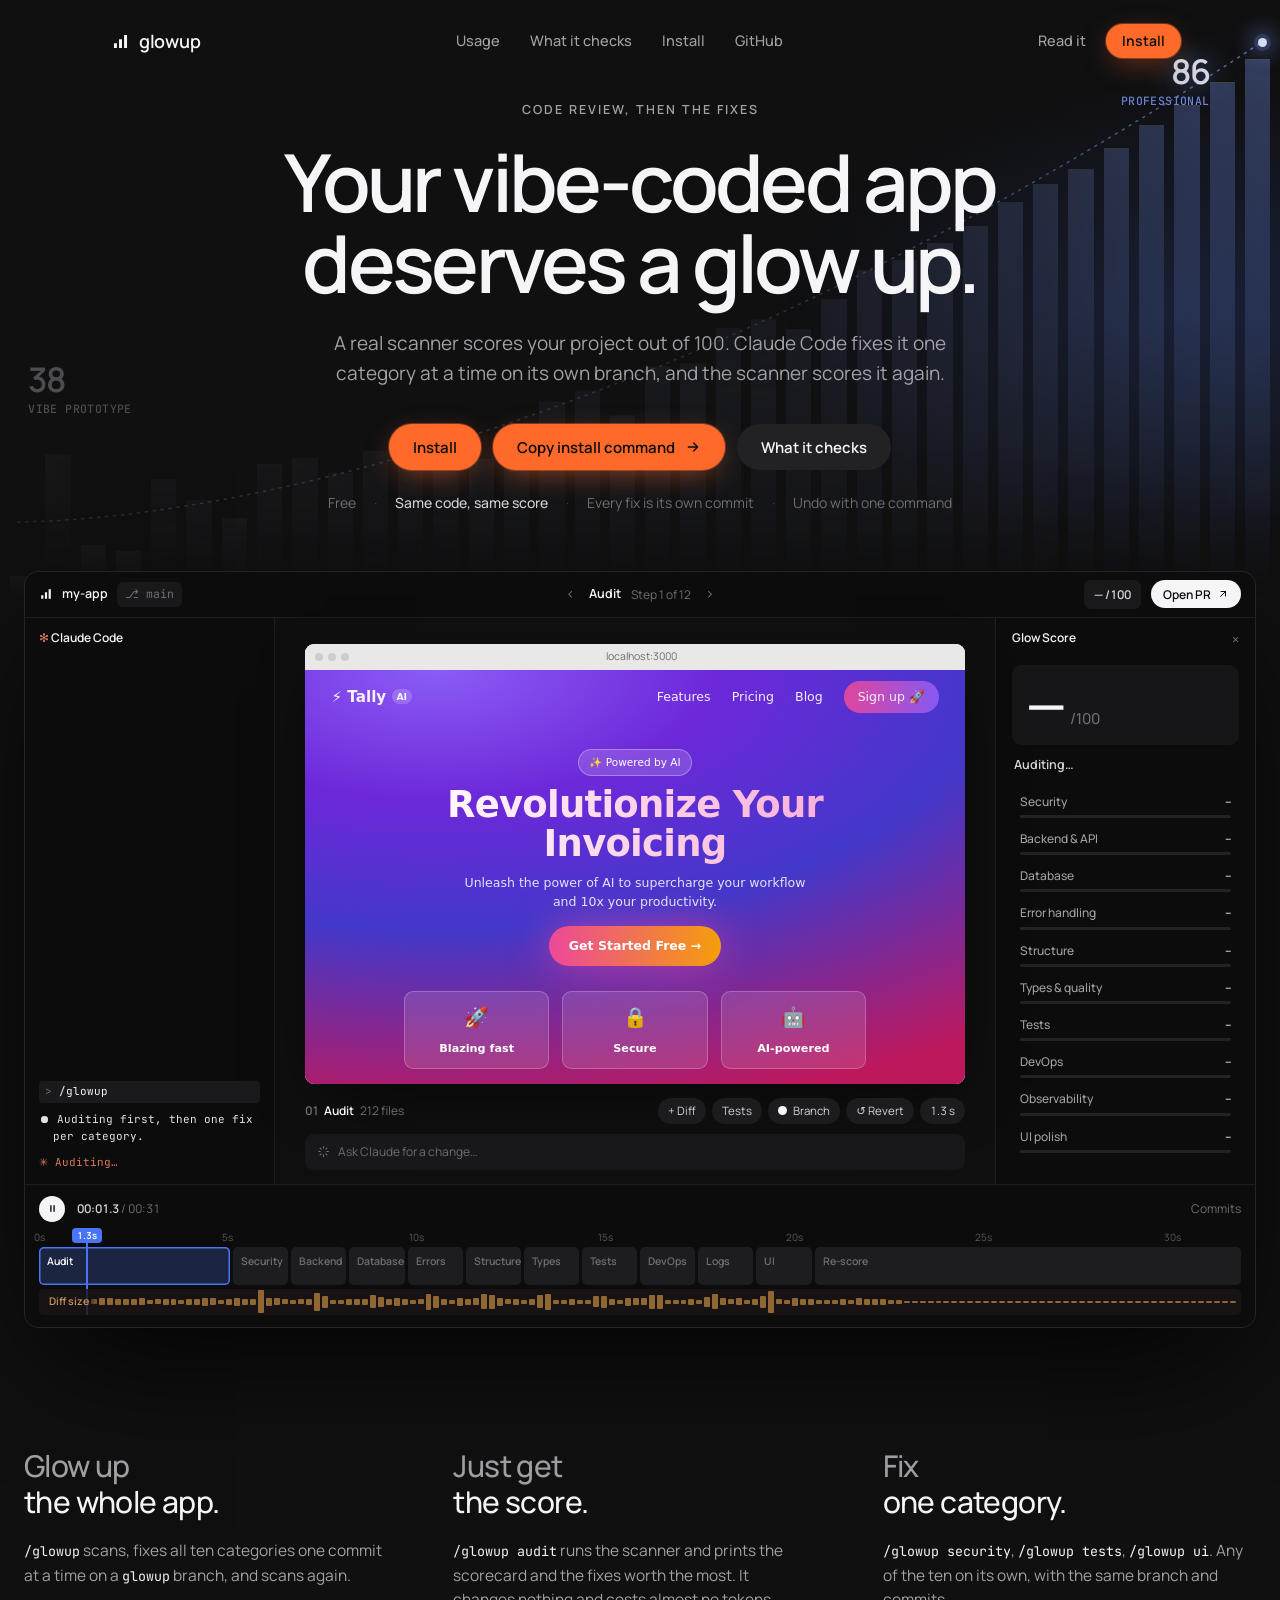
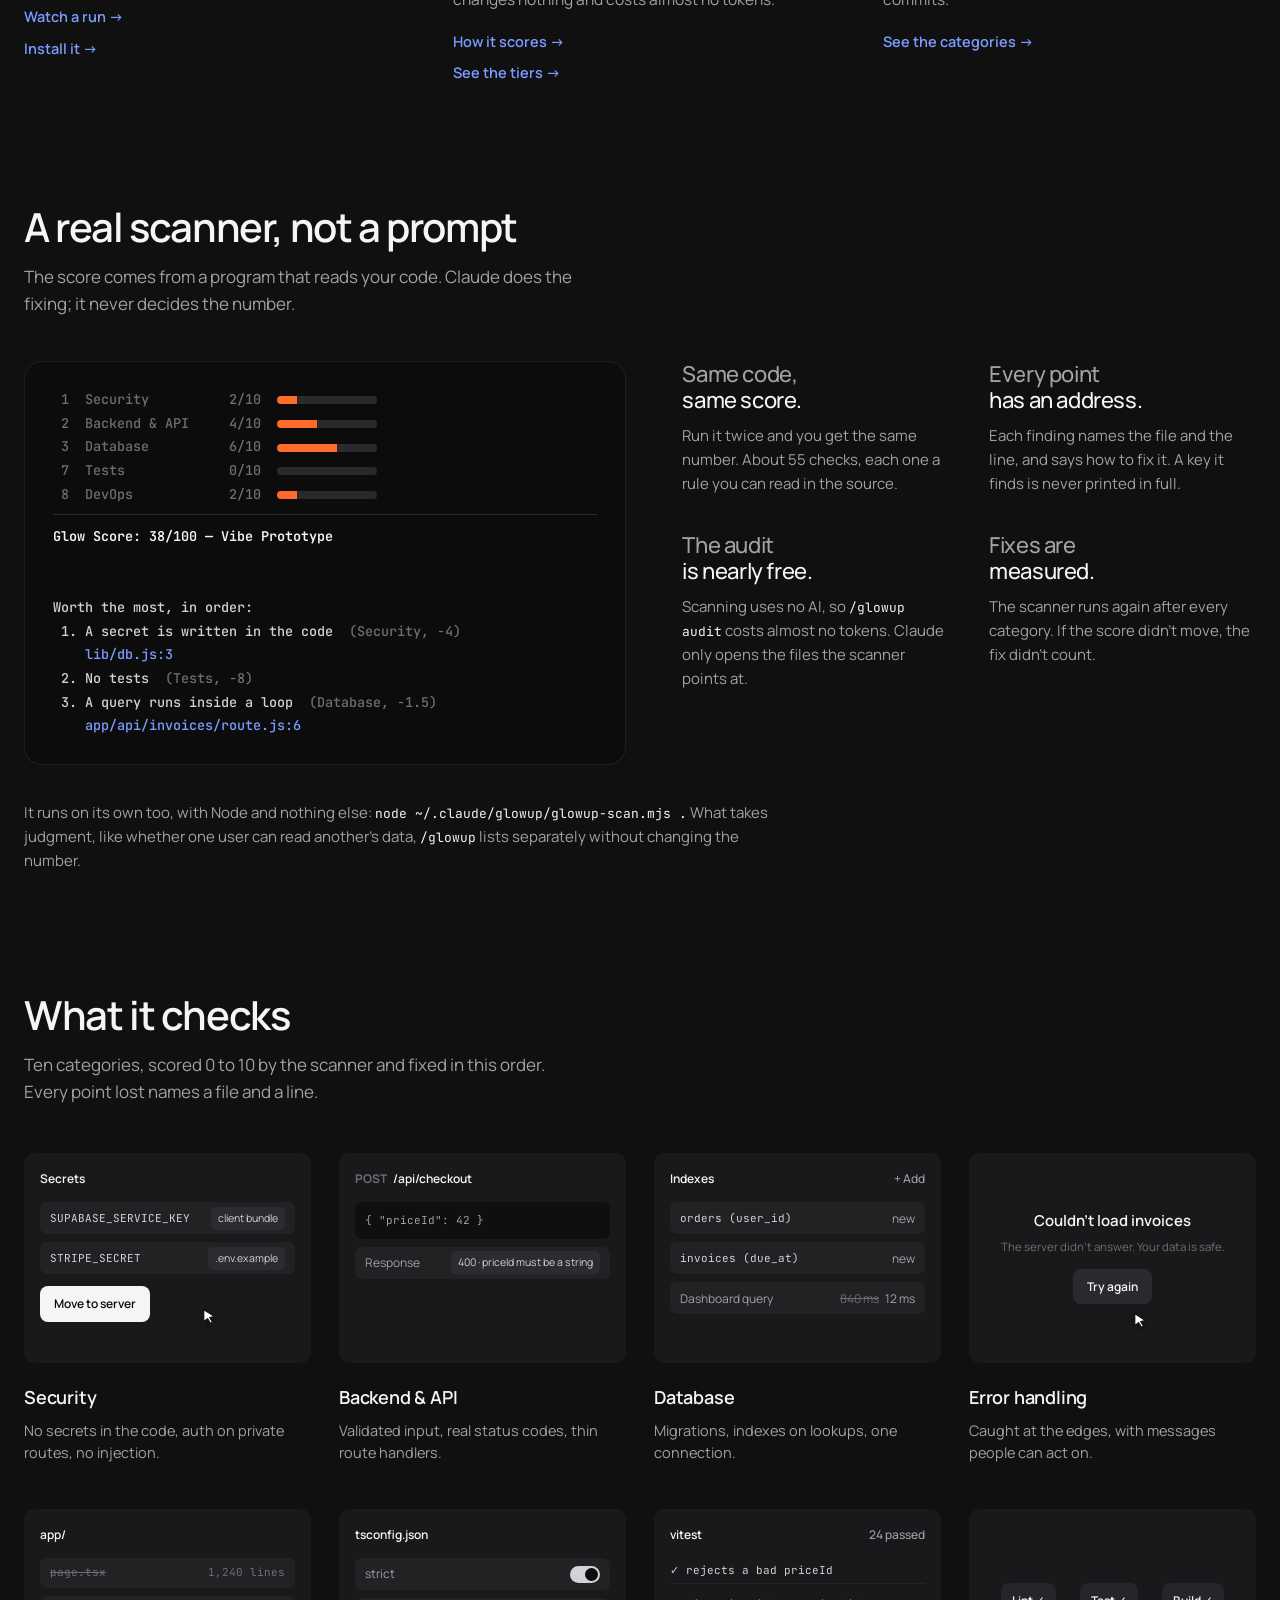
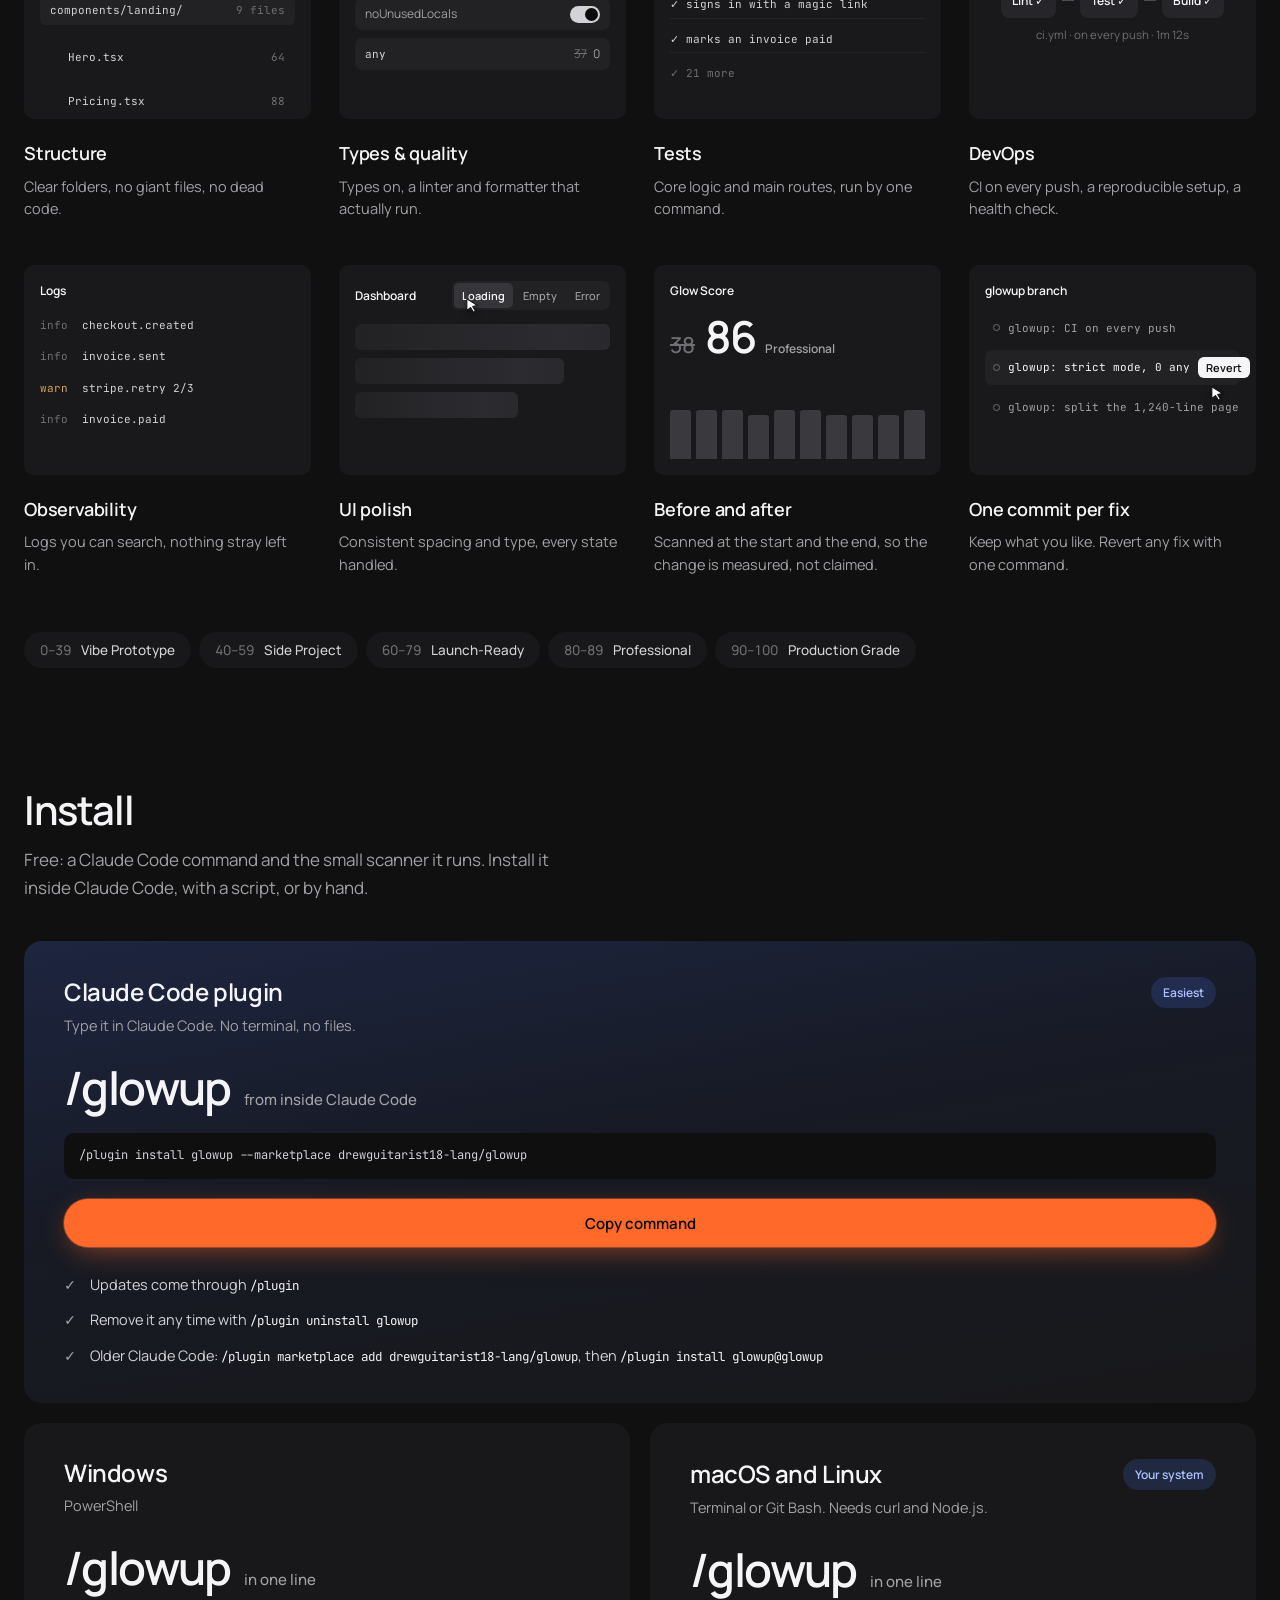
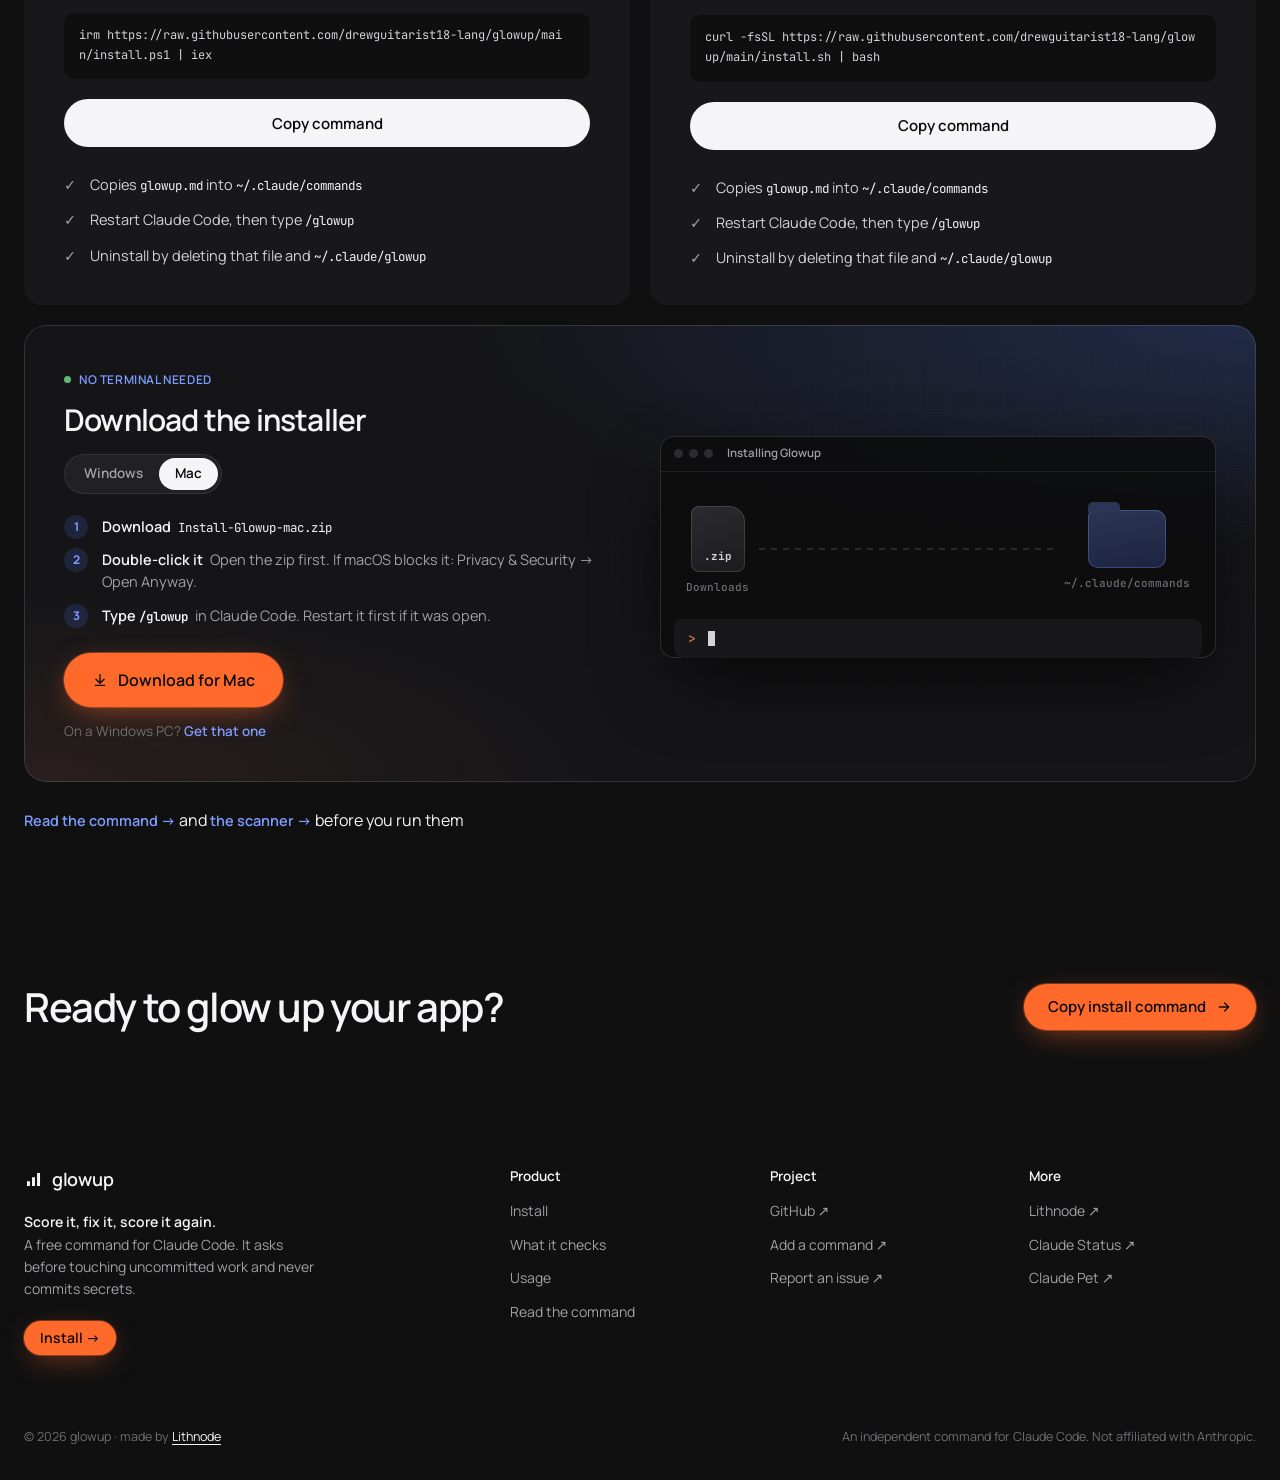
==== commit 62405c00: "Scanner: skip fenced-off demo code, read monorepo config - glowup-ignore-start / glowup-ignore-end m" ====
--- a/site/index.html
+++ b/site/index.html
@@ -88,6 +88,7 @@
             <div class="browser" aria-hidden="true">
               <div class="b-bar"><span class="b-dots"><i></i><i></i><i></i></span><span class="b-url">localhost:3000</span></div>
               <div class="app">
+                <!-- glowup-ignore-start: a deliberate example of the template look, shown as the "before" -->
                 <!-- before: the template look -->
                 <div class="v v-before">
                   <div class="bn"><b>⚡ Tally<em>AI</em></b><span>Features</span><span>Pricing</span><span>Blog</span><i>Sign up 🚀</i></div>
@@ -99,6 +100,7 @@
                   </div>
                   <div class="bc"><p><span>🚀</span>Blazing fast</p><p><span>🔒</span>Secure</p><p><span>🤖</span>AI-powered</p></div>
                 </div>
+                <!-- glowup-ignore-end -->
                 <!-- after: the glowed-up look -->
                 <div class="v v-after" data-after>
                   <div class="an"><b><i class="an-logo"></i>Tally</b><span class="an-nav"><span>Product</span><span>Pricing</span><span>Customers</span></span><span class="an-r"><span>Log in</span><i>Start free</i></span></div>
--- a/site/styles.css
+++ b/site/styles.css
@@ -150,6 +150,7 @@
 .app { position: relative; flex: 1; min-height: 0; container-type: size; overflow: hidden; }
 .v { position: absolute; inset: 0; }
 
+/* glowup-ignore-start: a deliberate example of the template look, shown as the "before" */
 /* before: the AI-template look */
 .v-before { background: radial-gradient(120% 90% at 20% 0%, #8b5cf6 0%, #6d28d9 35%, #4338ca 70%, #be185d 120%); color: #fff; font-family: system-ui, "Segoe UI", sans-serif; text-align: center; }
 .bn { display: flex; align-items: center; gap: 3.2cqw; padding: 2.6cqh 4cqw; font-size: 1.9cqw; opacity: .92; }
@@ -164,6 +165,7 @@
 .bc { display: flex; justify-content: center; gap: 2cqw; margin-top: 6cqh; }
 .bc p { width: 22cqw; padding: 2.4cqh 0; border-radius: 1.4cqw; background: rgba(255, 255, 255, .12); border: 1px solid rgba(255, 255, 255, .22); font-size: 1.7cqw; font-weight: 600; }
 .bc span { display: block; font-size: 3cqw; margin-bottom: .3em; }
+/* glowup-ignore-end */
 
 /* after: the glowed-up look */
 .v-after { background: #101011; color: #f5f5f7; font-family: var(--body); text-align: center; clip-path: inset(0 calc(100% - var(--wipe, 0) * 100%) 0 0); }
